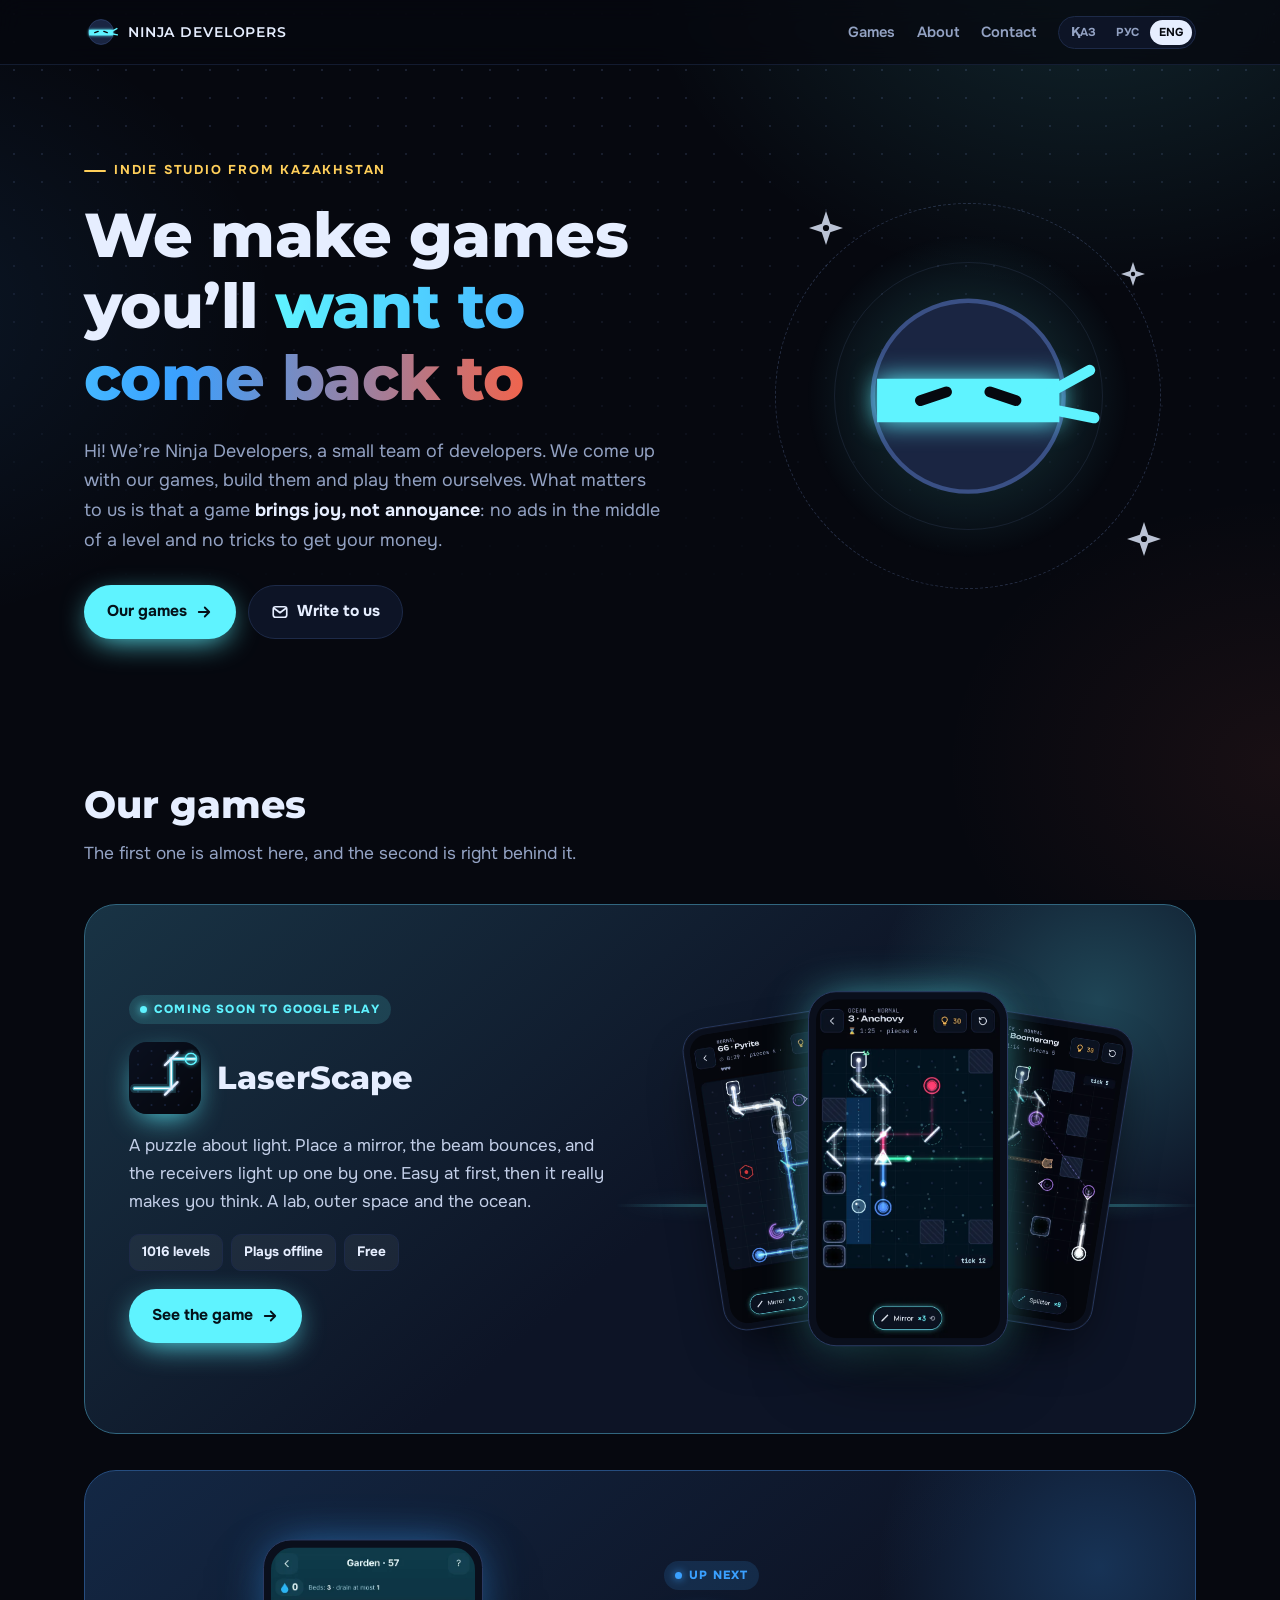
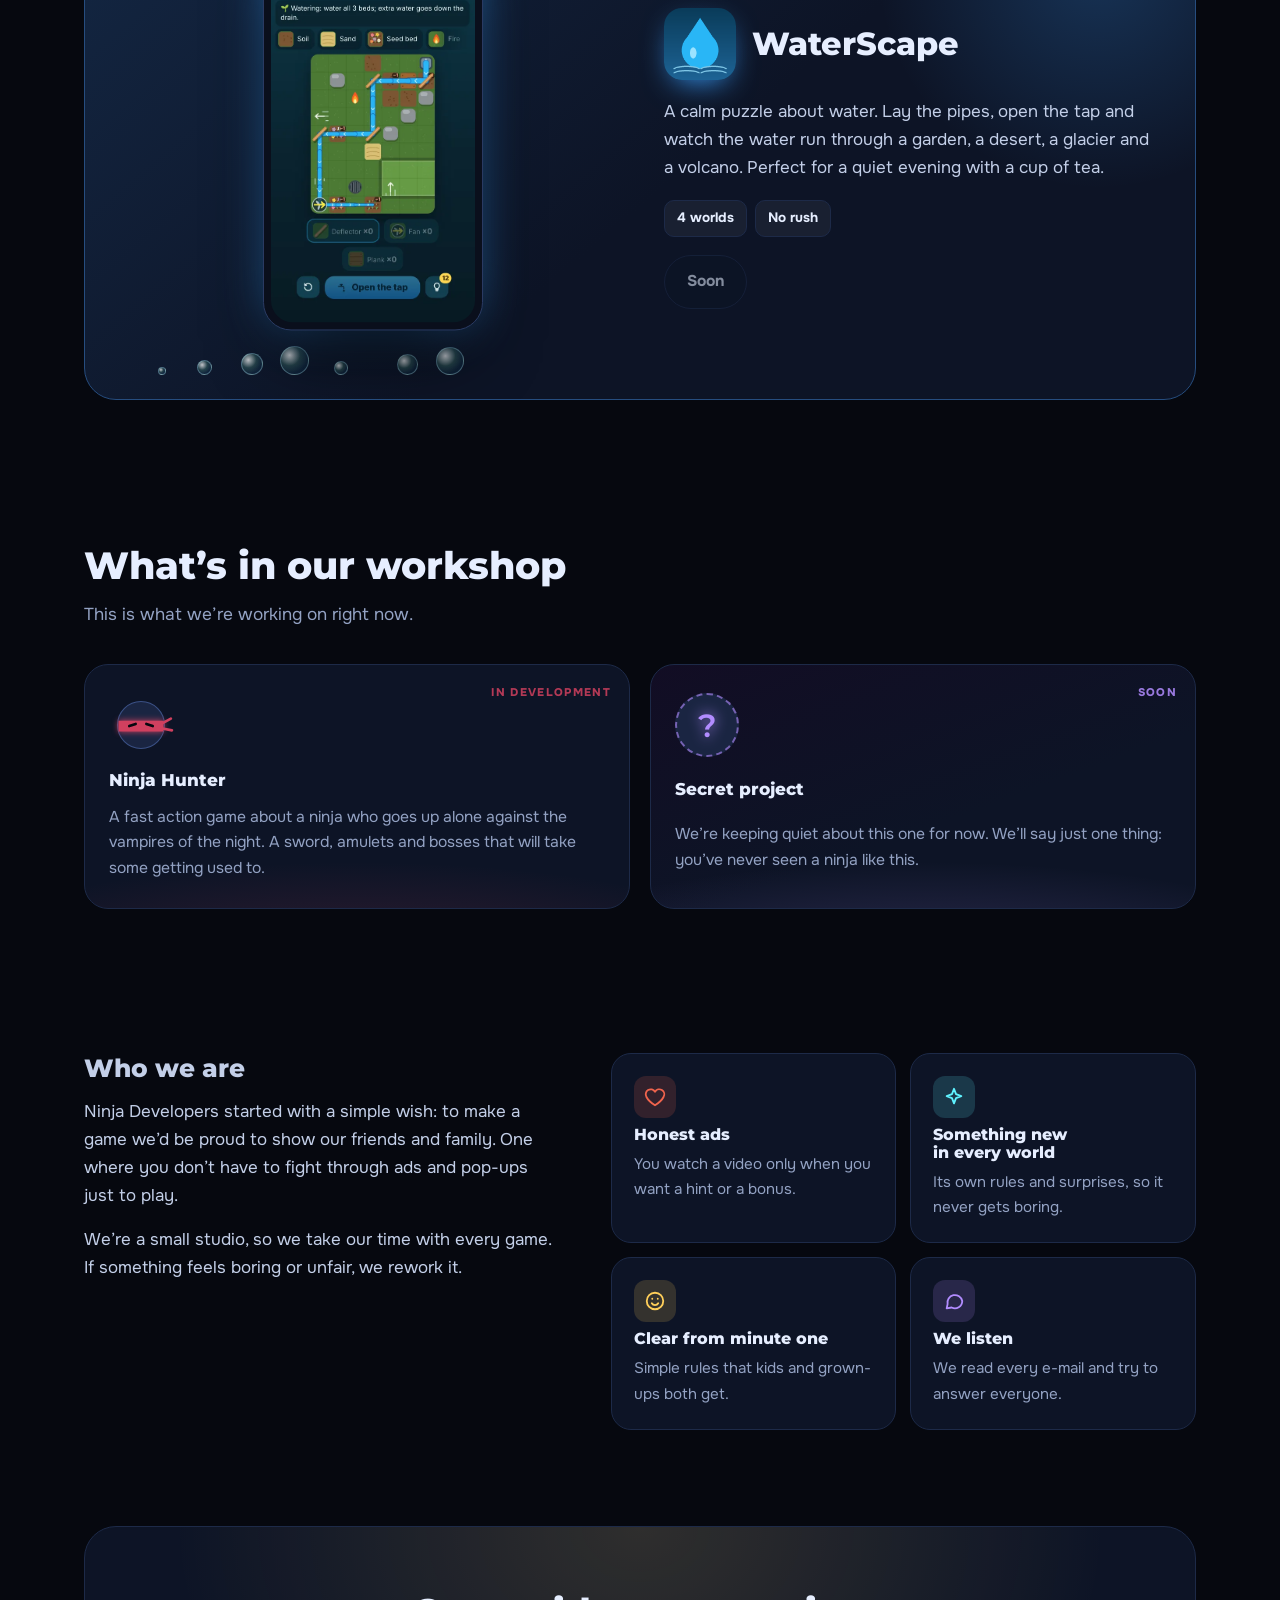
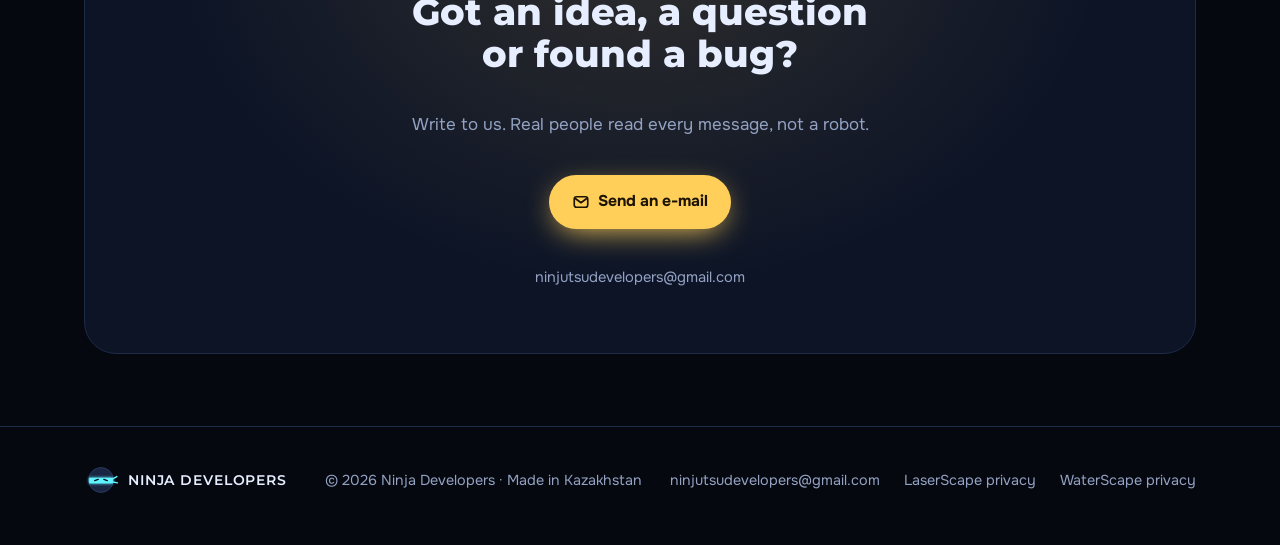
==== index.html @ 0ede1cc4 "About: drop the 'we play every level ourselves' claim Co-Authored-By: Claude Opus 5.5 <noreply@anthr" ====
<!DOCTYPE html>
<html lang="en" data-l="en"><head><meta charset="utf-8"><meta name="viewport" content="width=device-width,initial-scale=1,viewport-fit=cover">
<link rel="preconnect" href="https://fonts.googleapis.com"><link rel="preconnect" href="https://fonts.gstatic.com" crossorigin>
<link rel="stylesheet" href="https://fonts.googleapis.com/css2?family=Montserrat:wght@600;700;800&family=Onest:wght@400;600;700;800&display=swap">
<link rel="stylesheet" href="/style.css"><link rel="icon" href="/img/logo.svg" type="image/svg+xml"><meta name="theme-color" content="#06080f">
<script>document.documentElement.classList.add('js')</script>
<title>Ninja Developers: indie mobile games from Kazakhstan</title>
<meta name="description" content="Ninja Developers is a small indie studio from Kazakhstan. We make calm, honest mobile games: LaserScape, WaterScape and more on the way.">
<meta property="og:title" content="Ninja Developers"><meta property="og:description" content="A small indie studio from Kazakhstan making honest mobile games."><meta property="og:image" content="https://ninja-developers.com/img/og-laserscape.jpg">
</head><body><div class="sky"></div>
<header><div class="wrap bar"><a class="brand" href="/"><svg viewBox="0 0 120 120" class="ninja" aria-hidden="true"><circle cx="60" cy="60" r="44" class="nh"/><path d="M18 52h84v20H18z" class="nb"/><path d="M98 58l18-10M98 66l20 4" class="nt"/><g class="eyes"><path d="M38 62l12-4M70 58l12 4" class="ne"/></g></svg><span>NINJA DEVELOPERS</span></a>
<nav class="top"><a class="hide-s" href="/#games"><span lang="ru">Игры</span><span lang="en">Games</span><span lang="kk">Ойындар</span></a>
<a class="hide-s" href="/#about"><span lang="ru">О нас</span><span lang="en">About</span><span lang="kk">Біз туралы</span></a>
<a class="hide-s" href="/#contact"><span lang="ru">Контакты</span><span lang="en">Contact</span><span lang="kk">Байланыс</span></a>
<div class="langs" role="group" aria-label="Language"><button data-l="kk">ҚАЗ</button><button data-l="ru">РУС</button><button data-l="en">ENG</button></div></nav></div></header>
<main class="wrap">
<div class="hero"><div>
<span class="eyebrow" lang="ru">Инди-студия из Казахстана</span><span class="eyebrow" lang="en">Indie studio from Kazakhstan</span><span class="eyebrow" lang="kk">Қазақстандағы инди-студия</span>
<h1 lang="ru">Делаем игры, к&nbsp;которым <em>хочется вернуться</em></h1><h1 lang="en">We make games you’ll <em>want to come back to</em></h1><h1 lang="kk">Қайта оралғың келетін <em>ойындар</em> жасаймыз</h1>
<p class="lead" lang="ru">Привет! Мы Ninja Developers, небольшая команда разработчиков. Сами придумываем игры, сами их собираем и сами в них играем. Нам важно, чтобы игра <b>радовала, а&nbsp;не&nbsp;раздражала</b>: никакой рекламы посреди уровня и никаких ловушек ради денег.</p><p class="lead" lang="en">Hi! We’re Ninja Developers, a small team of developers. We come up with our games, build them and play them ourselves. What matters to us is that a game <b>brings joy, not annoyance</b>: no ads in the middle of a level and no tricks to get your money.</p><p class="lead" lang="kk">Сәлем! Біз Ninja Developers, шағын әзірлеушілер командамыз. Ойындарды өзіміз ойлап табамыз, өзіміз жасаймыз және өзіміз ойнаймыз. Біз үшін ойынның <b>ашуландырмай, қуантқаны</b> маңызды: деңгейдің ортасында жарнама жоқ, ақша үшін айла жоқ.</p>
<div class="btns"><a class="btn primary" href="#games"><span lang="ru">Наши игры</span><span lang="en">Our games</span><span lang="kk">Біздің ойындар</span><svg viewBox="0 0 24 24" fill="none" stroke="currentColor" stroke-width="2.4" stroke-linecap="round" stroke-linejoin="round"><path d="M5 12h14M13 6l6 6-6 6"/></svg></a><a class="btn" href="#contact"><svg viewBox="0 0 24 24" fill="none" stroke="currentColor" stroke-width="2.2" stroke-linecap="round" stroke-linejoin="round"><rect x="3" y="5" width="18" height="14" rx="3"/><path d="M4 7l8 6 8-6"/></svg><span lang="ru">Написать нам</span><span lang="en">Write to us</span><span lang="kk">Бізге жазу</span></a></div>
</div>
<div class="stage" aria-hidden="true"><div class="ring"></div><div class="ring r2"></div><svg viewBox="0 0 120 120" class="ninja big" aria-hidden="true"><circle cx="60" cy="60" r="44" class="nh"/><path d="M18 52h84v20H18z" class="nb"/><path d="M98 58l18-10M98 66l20 4" class="nt"/><g class="eyes"><path d="M38 62l12-4M70 58l12 4" class="ne"/></g></svg><div class="orb o1"><svg viewBox="0 0 24 24" fill="#cfd8ea"><path d="M12 0l3 9 9 3-9 3-3 9-3-9-9-3 9-3z"/><circle cx="12" cy="12" r="2.2" fill="#06080f"/></svg></div><div class="orb o2"><svg viewBox="0 0 24 24" fill="#cfd8ea"><path d="M12 0l3 9 9 3-9 3-3 9-3-9-9-3 9-3z"/><circle cx="12" cy="12" r="2.2" fill="#06080f"/></svg></div><div class="orb o3"><svg viewBox="0 0 24 24" fill="#cfd8ea"><path d="M12 0l3 9 9 3-9 3-3 9-3-9-9-3 9-3z"/><circle cx="12" cy="12" r="2.2" fill="#06080f"/></svg></div></div>
</div>

<section id="games"><div class="sh rv"><h2 lang="ru">Наши игры</h2><h2 lang="en">Our games</h2><h2 lang="kk">Біздің ойындар</h2><p lang="ru">Первая выходит совсем скоро, вторая сразу за ней.</p><p lang="en">The first one is almost here, and the second is right behind it.</p><p lang="kk">Біріншісі жақында шығады, екіншісі соның артынан.</p></div>

<article class="game laser rv"><div class="info">
<span class="badge"><span lang="ru">Скоро в Google Play</span><span lang="en">Coming soon to Google Play</span><span lang="kk">Жақында Google Play-де</span></span>
<div class="title"><img src="/img/laserscape-icon.png" alt=""><h3>LaserScape</h3></div>
<p lang="ru">Головоломка про свет. Ставишь зеркало, луч отражается, и приёмники загораются один за другим. Сначала легко, а потом приходится по-настоящему подумать. Лаборатория, космос и океан.</p><p lang="en">A puzzle about light. Place a mirror, the beam bounces, and the receivers light up one by one. Easy at first, then it really makes you think. A lab, outer space and the ocean.</p><p lang="kk">Жарық туралы басқатырғыш. Айнаны қоясың, сәуле шағылады, қабылдағыштар бірінен соң бірі жанады. Басында оңай, кейін шын ойлануға тура келеді. Зертхана, ғарыш және мұхит.</p>
<ul class="chips"><li><span lang="ru">1016 уровней</span><span lang="en">1016 levels</span><span lang="kk">1016 деңгей</span></li><li><span lang="ru">Играется без интернета</span><span lang="en">Plays offline</span><span lang="kk">Интернетсіз ойналады</span></li><li><span lang="ru">Бесплатно</span><span lang="en">Free</span><span lang="kk">Тегін</span></li></ul>
<div class="btns"><a class="btn primary" href="/laserscape/"><span lang="ru">Посмотреть игру</span><span lang="en">See the game</span><span lang="kk">Ойынды көру</span><svg viewBox="0 0 24 24" fill="none" stroke="currentColor" stroke-width="2.4" stroke-linecap="round" stroke-linejoin="round"><path d="M5 12h14M13 6l6 6-6 6"/></svg></a></div>
</div><div class="phones" aria-hidden="true"><div class="phone p1"><img lang="ru" src="/img/ls-ru-2_lab.webp" alt="" loading="lazy"><img lang="en" src="/img/ls-en-2_lab.webp" alt="" loading="lazy"><img lang="kk" src="/img/ls-ru-2_lab.webp" alt="" loading="lazy"></div><div class="phone p2"><img lang="ru" src="/img/ls-ru-4_ocean.webp" alt="" loading="lazy"><img lang="en" src="/img/ls-en-4_ocean.webp" alt="" loading="lazy"><img lang="kk" src="/img/ls-ru-4_ocean.webp" alt="" loading="lazy"></div><div class="phone p3"><img lang="ru" src="/img/ls-ru-3_space.webp" alt="" loading="lazy"><img lang="en" src="/img/ls-en-3_space.webp" alt="" loading="lazy"><img lang="kk" src="/img/ls-ru-3_space.webp" alt="" loading="lazy"></div></div></article>

<article class="game water flip rv"><div class="info">
<span class="badge"><span lang="ru">Следующая</span><span lang="en">Up next</span><span lang="kk">Келесі</span></span>
<div class="title"><img src="/img/waterscape-icon.png" alt=""><h3>WaterScape</h3></div>
<p lang="ru">Спокойная головоломка про воду. Собираешь трубы, открываешь кран и смотришь, как вода бежит через сад, пустыню, ледник и вулкан. Хорошо заходит вечером, с чашкой чая.</p><p lang="en">A calm puzzle about water. Lay the pipes, open the tap and watch the water run through a garden, a desert, a glacier and a volcano. Perfect for a quiet evening with a cup of tea.</p><p lang="kk">Су туралы сабырлы басқатырғыш. Құбырларды құрастырасың, кранды ашасың да, судың бақ, шөл, мұздық және жанартау арқылы ағып жатқанын көресің. Кешкі шаймен ойнауға таптырмайды.</p>
<ul class="chips"><li><span lang="ru">4 мира</span><span lang="en">4 worlds</span><span lang="kk">4 әлем</span></li><li><span lang="ru">Без спешки</span><span lang="en">No rush</span><span lang="kk">Асықпай</span></li></ul>
<div class="btns"><span class="btn" aria-disabled="true"><span lang="ru">Скоро</span><span lang="en">Soon</span><span lang="kk">Жақында</span></span></div>
</div><div class="phones one" aria-hidden="true"><span class="bub" style="--x:6%;--s:8px;--d:9s;--dl:-0.0s"></span><span class="bub" style="--x:14%;--s:15px;--d:14s;--dl:-2.3s"></span><span class="bub" style="--x:23%;--s:22px;--d:9s;--dl:-4.6s"></span><span class="bub" style="--x:31%;--s:29px;--d:14s;--dl:-6.9s"></span><span class="bub" style="--x:42%;--s:14px;--d:9s;--dl:-9.2s"></span><span class="bub" style="--x:55%;--s:21px;--d:14s;--dl:-11.5s"></span><span class="bub" style="--x:63%;--s:28px;--d:9s;--dl:-13.8s"></span><div class="phone p2"><img lang="ru" src="/img/ws-ru-garden.webp" alt="" loading="lazy"><img lang="en" src="/img/ws-en-garden.webp" alt="" loading="lazy"><img lang="kk" src="/img/ws-ru-garden.webp" alt="" loading="lazy"></div></div></article>
</section>

<section id="workshop"><div class="sh rv"><h2 lang="ru">Что у нас в мастерской</h2><h2 lang="en">What’s in our workshop</h2><h2 lang="kk">Шеберханамызда не бар</h2><p lang="ru">Над этим мы работаем прямо сейчас.</p><p lang="en">This is what we’re working on right now.</p><p lang="kk">Қазір осының үстінде жұмыс істеп жатырмыз.</p></div>
<div class="teasers">
<div class="teaser rv"><span class="lock"><span lang="ru">В разработке</span><span lang="en">In development</span><span lang="kk">Әзірленуде</span></span><svg viewBox="0 0 120 120" class="ninja" aria-hidden="true"><circle cx="60" cy="60" r="44" class="nh"/><path d="M18 52h84v20H18z" class="nb"/><path d="M98 58l18-10M98 66l20 4" class="nt"/><g class="eyes"><path d="M38 62l12-4M70 58l12 4" class="ne"/></g></svg><h3 lang="ru">Ninja Hunter</h3><h3 lang="en">Ninja Hunter</h3><h3 lang="kk">Ninja Hunter</h3><p lang="ru">Динамичный экшен про ниндзя, который в одиночку выходит против ночных вампиров. Меч, амулеты и боссы, к которым придётся привыкнуть.</p><p lang="en">A fast action game about a ninja who goes up alone against the vampires of the night. A sword, amulets and bosses that will take some getting used to.</p><p lang="kk">Түнгі вампирлерге жалғыз қарсы шыққан ниндзя туралы серпінді экшен. Семсер, тұмарлар және үйренуге тура келетін бастар.</p></div>
<div class="teaser mystery rv"><span class="lock"><span lang="ru">Скоро</span><span lang="en">Soon</span><span lang="kk">Жақында</span></span><div class="qm" aria-hidden="true">?</div><h3 lang="ru">Секретный проект</h3><h3 lang="en">Secret project</h3><h3 lang="kk">Құпия жоба</h3><p lang="ru">Про эту игру мы пока молчим. Скажем только одно: такого ниндзя вы ещё не видели.</p><p lang="en">We’re keeping quiet about this one for now. We’ll say just one thing: you’ve never seen a ninja like this.</p><p lang="kk">Бұл ойын туралы әзірге үндемейміз. Тек бірін айтамыз: мұндай ниндзяны әлі көрген жоқсыз.</p></div>
</div></section>

<section id="about"><div class="about">
<div class="story rv"><h2 lang="ru">Кто мы</h2><h2 lang="en">Who we are</h2><h2 lang="kk">Біз кімбіз</h2><p lang="ru">Ninja Developers началась с простого желания: сделать игру, которую не стыдно показать друзьям и родным. Такую, где не нужно продираться через рекламу и всплывающие окна, чтобы просто поиграть.</p><p lang="en">Ninja Developers started with a simple wish: to make a game we’d be proud to show our friends and family. One where you don’t have to fight through ads and pop-ups just to play.</p><p lang="kk">Ninja Developers қарапайым ниеттен басталды: досқа да, туысқа да көрсетуге ұялмайтын ойын жасау. Жай ойнау үшін жарнама мен қалқымалы терезелерден өтудің қажеті жоқ ойын.</p><p lang="ru">Мы маленькая студия, поэтому каждую игру делаем не спеша и внимательно. Если что-то кажется скучным или нечестным, переделываем.</p><p lang="en">We’re a small studio, so we take our time with every game. If something feels boring or unfair, we rework it.</p><p lang="kk">Біз шағын студиямыз, сондықтан әр ойынды асықпай, мұқият жасаймыз. Бірдеңе іш пыстыратын не әділетсіз көрінсе, қайта жасаймыз.</p></div>
<div class="values">
<div class="value rv" style="--c:var(--ember)"><div class="ic"><svg viewBox="0 0 24 24" fill="none" stroke="currentColor" stroke-width="2" stroke-linecap="round" stroke-linejoin="round"><path d="M12 21s-7-4.4-9.3-9A5.2 5.2 0 0 1 12 6.2 5.2 5.2 0 0 1 21.3 12C19 16.6 12 21 12 21z"/></svg></div><h3 lang="ru">Реклама по-честному</h3><h3 lang="en">Honest ads</h3><h3 lang="kk">Адал жарнама</h3><p lang="ru">Видео смотришь, только если сам захотел подсказку или бонус.</p><p lang="en">You watch a video only when you want a hint or a bonus.</p><p lang="kk">Бейнені тек өзің кеңес не бонус алғың келгенде көресің.</p></div>
<div class="value rv" style="--c:var(--laser)"><div class="ic"><svg viewBox="0 0 24 24" fill="none" stroke="currentColor" stroke-width="2" stroke-linecap="round" stroke-linejoin="round"><path d="M12 3l2.2 5.8L20 11l-5.8 2.2L12 19l-2.2-5.8L4 11l5.8-2.2z"/></svg></div><h3 lang="ru">В каждом мире что-то новое</h3><h3 lang="en">Something new in every world</h3><h3 lang="kk">Әр әлемде жаңа нәрсе</h3><p lang="ru">Свои правила и сюрпризы, чтобы не было скучно.</p><p lang="en">Its own rules and surprises, so it never gets boring.</p><p lang="kk">Іш пыспауы үшін өз ережелері мен тосынсыйлары бар.</p></div>
<div class="value rv" style="--c:var(--gold)"><div class="ic"><svg viewBox="0 0 24 24" fill="none" stroke="currentColor" stroke-width="2" stroke-linecap="round" stroke-linejoin="round"><circle cx="12" cy="12" r="9"/><path d="M8.5 14.5a4 4 0 0 0 7 0M9 9.5h.01M15 9.5h.01"/></svg></div><h3 lang="ru">Понятно с первой минуты</h3><h3 lang="en">Clear from minute one</h3><h3 lang="kk">Бірінші минуттан түсінікті</h3><p lang="ru">Простые правила, понятные и детям, и взрослым.</p><p lang="en">Simple rules that kids and grown-ups both get.</p><p lang="kk">Балаға да, ересекке де түсінікті қарапайым ережелер.</p></div>
<div class="value rv" style="--c:var(--moon)"><div class="ic"><svg viewBox="0 0 24 24" fill="none" stroke="currentColor" stroke-width="2" stroke-linecap="round" stroke-linejoin="round"><path d="M21 12a8 8 0 0 1-11.6 7.1L4 20l1-4.6A8 8 0 1 1 21 12z"/></svg></div><h3 lang="ru">Слушаем игроков</h3><h3 lang="en">We listen</h3><h3 lang="kk">Ойыншыларды тыңдаймыз</h3><p lang="ru">Читаем каждое письмо и стараемся ответить всем.</p><p lang="en">We read every e-mail and try to answer everyone.</p><p lang="kk">Әр хатты оқимыз, бәріне жауап беруге тырысамыз.</p></div>
</div></div></section>

<section id="contact" class="contact rv"><h2 lang="ru">Есть идея, вопрос или нашли ошибку?</h2><h2 lang="en">Got an idea, a question or found a bug?</h2><h2 lang="kk">Идея, сұрақ бар ма, әлде қате таптыңыз ба?</h2><p lang="ru">Напишите нам. Письма читаем мы сами, а не робот.</p><p lang="en">Write to us. Real people read every message, not a robot.</p><p lang="kk">Бізге жазыңыз. Хаттарды робот емес, өзіміз оқимыз.</p>
<a class="btn primary" href="mailto:ninjutsudevelopers@gmail.com"><svg viewBox="0 0 24 24" fill="none" stroke="currentColor" stroke-width="2.2" stroke-linecap="round" stroke-linejoin="round"><rect x="3" y="5" width="18" height="14" rx="3"/><path d="M4 7l8 6 8-6"/></svg><span lang="ru">Написать письмо</span><span lang="en">Send an e-mail</span><span lang="kk">Хат жазу</span></a>
<span class="mail">ninjutsudevelopers@gmail.com</span></section>
</main>
<footer><div class="wrap"><a class="brand" href="/"><svg viewBox="0 0 120 120" class="ninja" aria-hidden="true"><circle cx="60" cy="60" r="44" class="nh"/><path d="M18 52h84v20H18z" class="nb"/><path d="M98 58l18-10M98 66l20 4" class="nt"/><g class="eyes"><path d="M38 62l12-4M70 58l12 4" class="ne"/></g></svg><span>NINJA DEVELOPERS</span></a>
<span>© 2026 Ninja Developers · <span lang="ru">Сделано в Казахстане</span><span lang="en">Made in Kazakhstan</span><span lang="kk">Қазақстанда жасалған</span></span>
<span class="links"><a href="mailto:ninjutsudevelopers@gmail.com">ninjutsudevelopers@gmail.com</a>
<a href="/privacy/laserscape.html"><span lang="ru">Политика LaserScape</span><span lang="en">LaserScape privacy</span><span lang="kk">LaserScape құпиялылығы</span></a>
<a href="/privacy/waterscape.html"><span lang="ru">Политика WaterScape</span><span lang="en">WaterScape privacy</span><span lang="kk">WaterScape құпиялылығы</span></a></span>
</div></footer><script src="/site.js"></script>
</body></html>
---- style.css ----
/* Ninja Developers site. Night palette of the games, warm accents, one dark look.
   Each game has its own colour (--c on the element), like the ninja's headband in every game's splash. */
:root{--bg:#06080f;--bg2:#0a0f1d;--panel:#0d1426;--panel2:#111a31;--line:#1d2a48;--fg:#e6eeff;--dim:#93a2c3;
  --laser:#5ff3ff;--water:#3aa0ff;--ember:#f0644d;--blood:#d0405f;--moon:#b28cff;--gold:#ffcf5a;
  --display:'Montserrat',system-ui,sans-serif;--body:'Onest',system-ui,-apple-system,'Segoe UI',sans-serif;color-scheme:dark}
*{box-sizing:border-box}
html{-webkit-text-size-adjust:100%;scroll-behavior:smooth}
body{margin:0;background:var(--bg);color:var(--fg);font:17px/1.65 var(--body);overflow-x:hidden}
a{color:var(--laser)}a:focus-visible,button:focus-visible{outline:2px solid var(--laser);outline-offset:3px;border-radius:6px}
img{max-width:100%;display:block}
.wrap{max-width:72rem;margin:0 auto;padding:0 max(20px,env(safe-area-inset-left,0px))}
h1,h2,h3{font-family:var(--display);font-weight:800;line-height:1.15;text-wrap:balance;margin:0}
p{margin:0}

/* sky behind everything: soft glows and a faint dot grid like the game boards */
.sky{position:fixed;inset:0;z-index:-1;pointer-events:none;
  background:radial-gradient(40rem 30rem at 85% -5%,rgba(95,243,255,.13),transparent 70%),
             radial-gradient(36rem 28rem at -10% 35%,rgba(58,160,255,.10),transparent 70%),
             radial-gradient(30rem 24rem at 100% 85%,rgba(240,100,77,.08),transparent 70%),var(--bg)}
.sky::after{content:"";position:absolute;inset:0;background-image:radial-gradient(rgba(150,180,255,.16) 1px,transparent 1.4px);background-size:28px 28px;
  -webkit-mask-image:linear-gradient(180deg,#000,transparent 70%);mask-image:linear-gradient(180deg,#000,transparent 70%)}

/* header */
header{position:sticky;top:0;z-index:10;background:rgba(6,8,15,.72);backdrop-filter:blur(12px);-webkit-backdrop-filter:blur(12px);border-bottom:1px solid rgba(29,42,72,.6)}
.bar{display:flex;align-items:center;gap:16px;min-height:64px}
.brand{display:flex;align-items:center;gap:10px;color:var(--fg);text-decoration:none;font:600 .9rem var(--display);letter-spacing:.06em}
.brand svg{width:34px;height:34px}
nav.top{margin-left:auto;display:flex;gap:22px;align-items:center;font-size:.92rem}
nav.top a{color:var(--dim);text-decoration:none;font-weight:600}nav.top a:hover{color:var(--fg)}
.langs{display:flex;gap:2px;background:var(--panel);border:1px solid var(--line);border-radius:999px;padding:3px}
.langs button{background:none;border:0;color:var(--dim);font:700 .72rem var(--body);padding:5px 9px;border-radius:999px;cursor:pointer}
.langs button[aria-pressed=true]{color:var(--bg);background:var(--fg)}

/* ninja head (same drawing as the studio splash) */
.ninja .nh{fill:#1a2542;stroke:#3a5085;stroke-width:2}
.ninja .nb{fill:var(--c,var(--laser));filter:drop-shadow(0 0 6px var(--c,var(--laser)))}
.ninja .nt{stroke:var(--c,var(--laser));stroke-width:5;stroke-linecap:round;fill:none;transform-origin:98px 62px;animation:tail 1.8s ease-in-out infinite alternate}
.ninja .ne{stroke:var(--bg);stroke-width:5;stroke-linecap:round}
.ninja .eyes{animation:look 6s ease-in-out infinite}
@keyframes tail{from{transform:rotate(-5deg)}to{transform:rotate(6deg)}}
@keyframes look{0%,40%,100%{transform:none}46%,58%{transform:translateX(-6px)}64%,76%{transform:translateX(6px)}82%{transform:none}}

/* hero */
.hero{display:grid;grid-template-columns:1.15fr .85fr;gap:40px;align-items:center;padding:88px 0 72px}
.eyebrow{display:inline-flex;align-items:center;gap:8px;font-size:.8rem;font-weight:700;letter-spacing:.14em;text-transform:uppercase;color:var(--gold)}
.eyebrow::before{content:"";width:22px;height:2px;background:currentColor;border-radius:2px}
.hero h1{font-size:clamp(2.1rem,5.4vw,3.9rem);margin:18px 0 22px;letter-spacing:-.01em}
.hero h1 em{font-style:normal;background:linear-gradient(90deg,var(--laser),var(--water) 50%,var(--ember));-webkit-background-clip:text;background-clip:text;color:transparent}
.lead{color:var(--dim);font-size:1.12rem;max-width:36rem}
.lead b{color:var(--fg);font-weight:700}
.hero .btns{margin-top:30px}
.stage{position:relative;aspect-ratio:1;max-width:420px;width:100%;justify-self:center;display:grid;place-items:center}
.stage::before{content:"";position:absolute;inset:8%;border-radius:50%;background:radial-gradient(circle,rgba(95,243,255,.22),transparent 65%);animation:pulse 4s ease-in-out infinite}
.stage .ring{position:absolute;inset:4%;border:1px dashed rgba(150,180,255,.22);border-radius:50%;animation:spin 40s linear infinite}
.stage .ring.r2{inset:18%;border-style:solid;border-color:rgba(150,180,255,.10);animation-duration:60s;animation-direction:reverse}
.stage .big{width:62%;height:auto;overflow:visible;position:relative}
.stage .big .nb,.stage .big .nt{animation:band 12s ease-in-out infinite}
.stage .big .nt{animation:tail 1.8s ease-in-out infinite alternate,bandS 12s ease-in-out infinite}
@keyframes band{0%,20%{fill:var(--laser);filter:drop-shadow(0 0 10px var(--laser))}25%,45%{fill:var(--water);filter:drop-shadow(0 0 10px var(--water))}50%,70%{fill:var(--ember);filter:drop-shadow(0 0 10px var(--ember))}75%,95%{fill:var(--moon);filter:drop-shadow(0 0 10px var(--moon))}100%{fill:var(--laser)}}
@keyframes bandS{0%,20%{stroke:var(--laser)}25%,45%{stroke:var(--water)}50%,70%{stroke:var(--ember)}75%,95%{stroke:var(--moon)}100%{stroke:var(--laser)}}
.orb{position:absolute;width:34px;height:34px;opacity:.9;animation:float 6s ease-in-out infinite}
.orb svg{width:100%;height:100%}
.orb.o1{top:6%;left:12%}.orb.o2{bottom:12%;right:4%;animation-delay:-2s}.orb.o3{top:18%;right:8%;width:24px;height:24px;animation-delay:-4s}
@keyframes pulse{50%{transform:scale(1.08);opacity:.75}}
@keyframes spin{to{transform:rotate(360deg)}}
@keyframes float{50%{transform:translateY(-12px) rotate(25deg)}}

/* buttons */
.btns{display:flex;gap:12px;flex-wrap:wrap;align-items:center}
.btn{display:inline-flex;align-items:center;gap:8px;padding:13px 22px;border-radius:999px;font-weight:700;font-size:.98rem;text-decoration:none;border:1px solid var(--line);color:var(--fg);background:var(--panel);transition:transform .15s,box-shadow .15s,background .15s}
.btn:hover{transform:translateY(-2px);background:var(--panel2)}
.btn.primary{background:var(--c,var(--laser));color:#04121a;border-color:transparent;box-shadow:0 8px 30px -8px var(--c,var(--laser))}
.btn.primary:hover{box-shadow:0 12px 36px -6px var(--c,var(--laser))}
.btn[aria-disabled=true]{opacity:.55;pointer-events:none}
.btn svg{width:18px;height:18px;flex:none}

/* sections */
section{padding:72px 0;display:grid;gap:36px}
.sh{display:grid;gap:12px;max-width:44rem}
.sh h2{font-size:clamp(1.6rem,3.6vw,2.4rem)}
.sh p{color:var(--dim);font-size:1.08rem}

/* game showcase rows */
.game{--c:var(--laser);position:relative;display:grid;grid-template-columns:1fr 1fr;gap:48px;align-items:center;padding:44px;border-radius:32px;
  background:linear-gradient(140deg,color-mix(in srgb,var(--c) 14%,var(--panel)) 0%,var(--panel) 55%);border:1px solid color-mix(in srgb,var(--c) 30%,var(--line));overflow:hidden}
.game::after{content:"";position:absolute;width:28rem;height:28rem;right:-8rem;top:-8rem;border-radius:50%;background:radial-gradient(circle,color-mix(in srgb,var(--c) 22%,transparent),transparent 70%);pointer-events:none}
.game.water{--c:var(--water)}
.game.flip .info{order:2}
.game .info{display:grid;gap:18px;position:relative;z-index:1;justify-items:start}
.game .title{display:flex;gap:16px;align-items:center}
.game .title img{width:72px;height:72px;border-radius:18px;box-shadow:0 10px 30px -10px var(--c)}
.game h3{font-size:clamp(1.5rem,3vw,2rem)}
.badge{display:inline-flex;align-items:center;gap:7px;font-size:.74rem;font-weight:800;letter-spacing:.1em;text-transform:uppercase;color:var(--c);padding:5px 11px;border-radius:999px;background:color-mix(in srgb,var(--c) 14%,transparent)}
.badge::before{content:"";width:7px;height:7px;border-radius:50%;background:currentColor;box-shadow:0 0 8px currentColor;animation:blink 2s ease-in-out infinite}
@keyframes blink{50%{opacity:.35}}
.game .info>p{color:#c3cfe8;font-size:1.06rem}
.chips{display:flex;flex-wrap:wrap;gap:8px;list-style:none;margin:0;padding:0}
.chips li{font-size:.85rem;font-weight:700;padding:6px 12px;border-radius:10px;background:rgba(255,255,255,.05);border:1px solid var(--line);color:var(--fg)}

/* phones fan */
.phones{position:relative;height:440px;z-index:1}
.phone{position:absolute;top:50%;left:50%;width:200px;aspect-ratio:9/16;border-radius:28px;padding:7px;background:#0a0f1c;border:1px solid #2a3a62;
  box-shadow:0 30px 60px -20px rgba(0,0,0,.8),0 0 0 1px rgba(255,255,255,.03) inset;transition:transform .5s cubic-bezier(.2,.8,.2,1)}
.phone img{width:100%;height:100%;object-fit:cover;object-position:top;border-radius:22px}
.phone.p1{transform:translate(-50%,-50%) translateX(-120px) rotate(-9deg) scale(.86);z-index:1}
.phone.p2{transform:translate(-50%,-50%);z-index:3;box-shadow:0 30px 70px -18px rgba(0,0,0,.9),0 0 50px -14px var(--c)}
.phone.p3{transform:translate(-50%,-50%) translateX(120px) rotate(9deg) scale(.86);z-index:2}
.game:hover .phone.p1{transform:translate(-50%,-50%) translateX(-140px) rotate(-12deg) scale(.88)}
.game:hover .phone.p3{transform:translate(-50%,-50%) translateX(140px) rotate(12deg) scale(.88)}
.phones.one .phone.p2{width:220px}

/* workshop teasers */
.teasers{display:grid;gap:20px;grid-template-columns:repeat(auto-fit,minmax(240px,1fr))}
.teaser{--c:var(--blood);position:relative;padding:28px 24px 26px;border-radius:24px;background:var(--panel);border:1px solid var(--line);display:grid;gap:14px;overflow:hidden;transition:transform .2s,border-color .2s}
.teaser:hover{transform:translateY(-4px);border-color:color-mix(in srgb,var(--c) 50%,var(--line))}
.teaser::before{content:"";position:absolute;inset:0;background:radial-gradient(120% 70% at 50% 130%,color-mix(in srgb,var(--c) 22%,transparent),transparent 70%);pointer-events:none}
.teaser>*{position:relative}.teaser .lock{position:absolute}
.teaser .ninja{width:64px;height:64px;overflow:visible}
.teaser h3{font-size:1.05rem}
.teaser p{color:var(--dim);font-size:.98rem}
.teaser .lock{position:absolute;top:18px;right:18px;font-size:.7rem;font-weight:800;letter-spacing:.12em;text-transform:uppercase;color:var(--c);opacity:.85}
.teasers{grid-template-columns:repeat(auto-fit,minmax(300px,1fr))}
.teaser.mystery{--c:var(--moon);background:linear-gradient(160deg,#120d24,var(--panel) 60%)}
.teaser .qm{width:64px;height:64px;border-radius:50%;display:grid;place-items:center;font:600 2rem var(--display);color:var(--c);
  background:#1a2542;border:2px dashed color-mix(in srgb,var(--c) 60%,transparent);text-shadow:0 0 14px var(--c);animation:qm 3s ease-in-out infinite}
@keyframes qm{50%{transform:rotate(-8deg) scale(1.06);box-shadow:0 0 30px -6px var(--c)}}

/* about */
.about{display:grid;grid-template-columns:.9fr 1.1fr;gap:48px;align-items:start}
.about .story{display:grid;gap:16px;color:#c3cfe8;font-size:1.06rem}
.values{display:grid;gap:14px;grid-template-columns:1fr 1fr}
.value{padding:22px;border-radius:20px;background:var(--panel);border:1px solid var(--line);display:grid;gap:8px;align-content:start}
.value .ic{width:42px;height:42px;border-radius:12px;display:grid;place-items:center;background:color-mix(in srgb,var(--c) 16%,transparent);color:var(--c)}
.value .ic svg{width:22px;height:22px}
.value h3{font-size:.98rem}
.value p{color:var(--dim);font-size:.95rem}

/* contact */
.contact{position:relative;text-align:center;justify-items:center;padding:64px 28px;margin:24px 0 72px;border-radius:32px;overflow:hidden;
  background:radial-gradient(60% 120% at 50% 0%,rgba(255,207,90,.14),transparent 70%),var(--panel);border:1px solid var(--line)}
.contact h2{font-size:clamp(1.6rem,3.6vw,2.3rem);max-width:30rem}
.contact p{color:var(--dim);max-width:32rem;font-size:1.06rem}
.contact .btn.primary{--c:var(--gold);color:#1d1400}
.contact .mail{font-size:.92rem;color:var(--dim)}

/* game page bits */
.worlds{display:grid;gap:20px;grid-template-columns:repeat(auto-fit,minmax(260px,1fr))}
.world{--c:var(--laser);border-radius:24px;overflow:hidden;background:var(--panel);border:1px solid color-mix(in srgb,var(--c) 28%,var(--line));display:grid}
.world img{aspect-ratio:4/3;object-fit:cover;object-position:50% 22%;width:100%}
.world div{padding:20px 22px 24px;display:grid;gap:8px}
.world h3{font-size:1.1rem;color:var(--c)}
.world p{color:var(--dim);font-size:.98rem}
.world.space{--c:var(--moon)}.world.ocean{--c:var(--water)}
.steps{display:grid;gap:16px;grid-template-columns:repeat(auto-fit,minmax(220px,1fr));counter-reset:s;list-style:none;margin:0;padding:0}
.steps li{counter-increment:s;padding:24px;border-radius:20px;background:var(--panel);border:1px solid var(--line);display:grid;gap:6px;color:var(--dim)}
.steps li::before{content:counter(s);font:600 1.6rem var(--display);color:var(--c,var(--laser))}
.steps b{color:var(--fg)}
.gallery{display:flex;gap:16px;overflow-x:auto;scroll-snap-type:x mandatory;padding:4px 4px 16px;margin:0 -4px;scrollbar-width:thin}
.gallery img{flex:none;width:200px;aspect-ratio:9/16;object-fit:cover;object-position:top;border-radius:20px;border:1px solid var(--line);scroll-snap-align:start}
.gallery[lang]{display:none}
html[data-l=ru] .gallery[lang=ru],html[data-l=en] .gallery[lang=en],html[data-l=kk] .gallery[lang=kk]{display:flex}
.facts{display:grid;gap:14px;grid-template-columns:repeat(auto-fit,minmax(220px,1fr))}
.fact{padding:22px;border-radius:20px;background:var(--panel);border:1px solid var(--line);display:grid;gap:4px}
.fact b{font:600 1.5rem var(--display);color:var(--c,var(--laser))}
.fact span{color:var(--dim);font-size:.95rem}

/* footer */
footer{border-top:1px solid var(--line);padding:36px 0 48px;color:var(--dim);font-size:.9rem}
footer .wrap{display:flex;flex-wrap:wrap;gap:14px 28px;align-items:center}
footer .brand{margin-right:auto}
footer .links{display:flex;flex-wrap:wrap;gap:8px 24px}
footer a{color:var(--dim);text-decoration:none}footer a:hover{color:var(--fg)}

/* reveal on scroll (only when JS runs) */
.js .rv{opacity:0;transform:translateY(24px);transition:opacity .7s ease,transform .7s cubic-bezier(.2,.8,.2,1)}
.js .rv.in{opacity:1;transform:none}

/* ===== Game pages: each page wears its game's colour and mood (body class g-<game>) =====
   To add a game: copy one g-* block, set --c/--c2 and the sky, and put a .mood layer after .sky. */
.mood{position:absolute;top:0;left:0;width:100%;height:820px;overflow:hidden;z-index:-1;pointer-events:none}
.g-game .hero{min-height:72vh}
.g-game .sh h2::after{content:"";display:block;width:56px;height:4px;border-radius:4px;margin-top:14px;background:linear-gradient(90deg,var(--c),var(--c2))}
.g-game .steps li,.g-game .fact,.g-game .world{border-color:color-mix(in srgb,var(--c) 22%,var(--line))}
.g-game .eyebrow{color:var(--c2)}
.g-game .hero h1{background:linear-gradient(90deg,var(--fg) 30%,var(--c));-webkit-background-clip:text;background-clip:text;color:transparent}

/* LaserScape: night lab, neon grid like the game board, a beam that bounces off mirrors */
.g-laser{--c:var(--laser);--c2:#b28cff}
.g-laser .sky{background:radial-gradient(44rem 30rem at 80% 0%,rgba(95,243,255,.16),transparent 70%),radial-gradient(34rem 26rem at 0% 60%,rgba(178,140,255,.12),transparent 70%),#04060c}
.g-laser .sky::after{background-image:linear-gradient(rgba(95,243,255,.06) 1px,transparent 1px),linear-gradient(90deg,rgba(95,243,255,.06) 1px,transparent 1px);background-size:56px 56px}
.beam svg{width:100%;height:100%}
.beam .ray{fill:none;stroke:var(--laser);stroke-width:3;stroke-linecap:round;stroke-linejoin:round;filter:drop-shadow(0 0 6px var(--laser)) drop-shadow(0 0 16px var(--laser));
  stroke-dasharray:2400;stroke-dashoffset:2400;animation:ray 7s cubic-bezier(.5,0,.3,1) infinite}
.beam .ray.r2{stroke:#b28cff;filter:drop-shadow(0 0 6px #b28cff);animation-delay:3.5s;opacity:.7}
.beam .mir{stroke:#e8f6ff;stroke-width:5;stroke-linecap:round;opacity:.75}
.beam .src{fill:#0d1528;stroke:var(--laser);stroke-width:3}
.beam .rcv{fill:none;stroke:var(--laser);stroke-width:3;animation:rcv 7s ease infinite}
.beam .rcv.r2{stroke:#b28cff;animation-delay:3.5s}
@keyframes ray{0%{stroke-dashoffset:2400;opacity:1}45%{stroke-dashoffset:0;opacity:1}80%{stroke-dashoffset:0;opacity:1}100%{stroke-dashoffset:0;opacity:0}}
@keyframes rcv{0%,40%{fill:transparent;filter:none}48%,80%{fill:currentColor;filter:drop-shadow(0 0 14px var(--laser))}100%{fill:transparent}}
.beam .rcv{color:var(--laser)}.beam .rcv.r2{color:#b28cff}
.g-laser .phone.p2{box-shadow:0 30px 70px -18px rgba(0,0,0,.9),0 0 60px -10px var(--laser)}

/* WaterScape: deep teal water, light ripples, rising bubbles and waves */
.g-water{--c:#29b6f6;--c2:#7ee8c4;--bg:#071a23;--panel:#0d2a36;--panel2:#123644;--line:#1d4a5a}
.g-water .sky{background:radial-gradient(50rem 30rem at 70% -10%,rgba(126,232,196,.16),transparent 70%),radial-gradient(40rem 30rem at 10% 30%,rgba(41,182,246,.18),transparent 70%),linear-gradient(180deg,#0e3a4a 0%,#0a2430 45%,#071a23 100%)}
.g-water .sky::after{background-image:radial-gradient(rgba(180,240,255,.10) 1px,transparent 1.6px);background-size:34px 34px}
.water-mood .caustic{position:absolute;inset:-20%;background:radial-gradient(closest-side,rgba(126,232,196,.10),transparent),radial-gradient(closest-side,rgba(41,182,246,.10),transparent);
  background-size:380px 300px,520px 420px;background-position:0 0,140px 90px;animation:caustic 18s ease-in-out infinite alternate;filter:blur(8px)}
.water-mood{-webkit-mask-image:linear-gradient(180deg,#000 75%,transparent);mask-image:linear-gradient(180deg,#000 75%,transparent)}
.water-mood .waves{bottom:12%}
@keyframes caustic{to{background-position:200px 120px,-80px 260px;transform:scale(1.08)}}
.bub{position:absolute;bottom:-30px;left:var(--x);width:var(--s);height:var(--s);border-radius:50%;
  background:radial-gradient(circle at 32% 30%,rgba(255,255,255,.75),rgba(126,232,196,.20) 40%,rgba(41,182,246,.08) 70%);border:1px solid rgba(180,240,255,.35);
  animation:bub var(--d) linear infinite;animation-delay:var(--dl)}
@keyframes bub{0%{transform:translate(0,0);opacity:0}10%{opacity:.9}50%{transform:translate(14px,-420px)}100%{transform:translate(-10px,-860px);opacity:0}}
.waves{position:absolute;left:0;right:0;bottom:0;height:120px}
.waves svg{position:absolute;bottom:0;width:200%;height:100%;animation:wave 14s linear infinite}
.waves svg.w2{animation-duration:22s;animation-direction:reverse;opacity:.55}
@keyframes wave{to{transform:translateX(-50%)}}
.g-water .btn.primary{color:#03202b}
.g-water .phone{border-color:#2a6577}
.world.garden{--c:#7ccf6a}.world.desert{--c:#f2b25a}.world.glacier{--c:#9fe3ff}.world.volcano{--c:#ff7a4d}

/* Ninja Hunter: night over Kuroyama's castle, blood moon, bats, embers, pixel headings like the game */
.g-hunter{--c:#e0455f;--c2:#ffcf5a;--bg:#07050b;--panel:#120c18;--panel2:#1a1122;--line:#2c1d36}
.g-hunter .sky{background:radial-gradient(40rem 30rem at 50% 110%,rgba(155,27,48,.20),transparent 70%),linear-gradient(180deg,#0d0812 0%,#07050b 60%)}
.g-hunter .sky::after{background-image:radial-gradient(rgba(255,220,230,.35) 1px,transparent 1.3px),radial-gradient(rgba(255,220,230,.18) 1px,transparent 1.2px);background-size:140px 120px,90px 70px;background-position:0 0,40px 30px}
.g-hunter h1,.g-hunter h2,.g-hunter h3{font-family:'Tiny5',var(--display);font-weight:400;letter-spacing:.02em}
.g-hunter .hero h1{font-size:clamp(2.6rem,7vw,5rem);background:linear-gradient(180deg,#fff 40%,#ff8f9f);-webkit-background-clip:text;background-clip:text;color:transparent;text-shadow:none;filter:drop-shadow(0 0 18px rgba(224,69,95,.45))}
.g-hunter .btn.primary{color:#fff;border-radius:6px;box-shadow:0 0 0 2px #0007 inset,0 8px 30px -8px var(--c)}
.g-hunter .btn{border-radius:6px}
.g-hunter .steps li,.g-hunter .fact,.g-hunter .chap{border-radius:8px}
.g-hunter .phone{border-radius:18px;border-color:#3a2440}.g-hunter .phone img{border-radius:12px;object-position:50% 30%}
.g-hunter .gallery img{border-radius:12px}
.hunt-mood .moon{position:absolute;top:84px;right:3%;width:240px;height:240px;border-radius:50%;
  background:radial-gradient(circle at 38% 36%,#ff9a8a 0%,#e0455f 38%,#9b1b30 70%,#5a0f1e 100%);box-shadow:0 0 80px 10px rgba(224,69,95,.45),0 0 200px 40px rgba(155,27,48,.25);animation:moon 8s ease-in-out infinite}
.hunt-mood .moon::after{content:"";position:absolute;inset:0;border-radius:50%;background:radial-gradient(circle at 62% 58%,rgba(0,0,0,.18) 0 9%,transparent 10%),radial-gradient(circle at 30% 64%,rgba(0,0,0,.14) 0 6%,transparent 7%),radial-gradient(circle at 58% 28%,rgba(0,0,0,.12) 0 5%,transparent 6%)}
@keyframes moon{50%{box-shadow:0 0 100px 16px rgba(224,69,95,.55),0 0 240px 60px rgba(155,27,48,.3)}}
.hunt-mood .castle{position:absolute;bottom:0;left:-4%;width:min(1000px,80%);height:auto;fill:#040307;opacity:.95}
.hunt-mood .castle .win{fill:#ffcf5a;animation:win 3s steps(2) infinite}
.hunt-mood .castle .win:nth-child(2n){animation-delay:-1.3s}
@keyframes win{50%{fill:#7a4a10}}
.bat{position:absolute;top:var(--y);left:-60px;width:var(--w);height:auto;fill:#0a0610;filter:drop-shadow(0 0 2px rgba(224,69,95,.5));animation:batfly var(--d) linear infinite;animation-delay:var(--dl)}
.bat path{animation:flap .28s steps(2) infinite;transform-origin:50% 40%}
@keyframes batfly{0%{transform:translate(0,0)}25%{transform:translate(30vw,-30px)}50%{transform:translate(60vw,20px)}75%{transform:translate(90vw,-20px)}100%{transform:translate(115vw,10px)}}
@keyframes flap{50%{transform:scaleY(.35)}}
.ember{position:absolute;bottom:-10px;left:var(--x);width:4px;height:4px;background:#ff7a4d;box-shadow:0 0 6px #ff7a4d;animation:ember var(--d) linear infinite;animation-delay:var(--dl)}
@keyframes ember{0%{transform:translate(0,0);opacity:0}10%{opacity:1}100%{transform:translate(40px,-700px);opacity:0}}
.chapters{display:grid;gap:14px;grid-template-columns:repeat(auto-fit,minmax(190px,1fr))}
.chap{padding:22px 20px;background:var(--panel);border:1px solid var(--line);display:grid;gap:6px;position:relative;overflow:hidden}
.chap .n{font:600 .75rem var(--body);letter-spacing:.14em;text-transform:uppercase;color:var(--c2)}
.chap h3{font-size:1.25rem}
.chap p{color:var(--dim);font-size:.95rem}
.chap .boss{margin-top:6px;font-size:.85rem;font-weight:700;color:var(--c)}
.chap.final{background:linear-gradient(160deg,#2a0d18,var(--panel) 70%);border-color:#5a1f30}
@media (max-width:860px){.hunt-mood .moon{width:150px;height:150px;top:90px;right:6%}}

/* game cards on the home page carry a hint of the same mood */
.game.laser .phones::before{content:"";position:absolute;left:-10%;right:-10%;top:58%;height:3px;border-radius:3px;background:linear-gradient(90deg,transparent,var(--laser),transparent);filter:drop-shadow(0 0 8px var(--laser));animation:sweep 4s ease-in-out infinite;z-index:0}
@keyframes sweep{0%,100%{transform:translateY(-120px) scaleX(.3);opacity:0}30%,70%{opacity:1;transform:translateY(0) scaleX(1)}}
.game.water .bub{bottom:-20px}

/* language switch: elements carry lang="ru|en|kk"; only the chosen one shows */
html[data-l=ru] [lang=en]:not(html),html[data-l=ru] [lang=kk]:not(html),
html[data-l=en] [lang=ru]:not(html),html[data-l=en] [lang=kk]:not(html),
html[data-l=kk] [lang=ru]:not(html),html[data-l=kk] [lang=en]:not(html){display:none!important}

@media (max-width:860px){
  .hero{grid-template-columns:1fr;padding:48px 0 40px;gap:8px}
  .stage{order:-1;max-width:240px}
  .game{grid-template-columns:1fr;padding:28px 22px;gap:28px}
  .game.flip .info{order:0}
  .phones{height:360px}.phone{width:160px}
  .phone.p1{transform:translate(-50%,-50%) translateX(-92px) rotate(-9deg) scale(.86)}
  .phone.p3{transform:translate(-50%,-50%) translateX(92px) rotate(9deg) scale(.86)}
  .phones.one .phone.p2{width:180px}
  .about{grid-template-columns:1fr;gap:28px}
  section{padding:52px 0}
}
@media (max-width:560px){nav.top .hide-s{display:none}.values{grid-template-columns:1fr}.brand span{display:none}}
@media (max-width:860px){.mood{height:640px}.beam{opacity:.45}.g-game .hero{min-height:0}}
@media (prefers-reduced-motion:reduce){*,*::before,*::after{animation:none!important;transition:none!important}.js .rv{opacity:1;transform:none}}
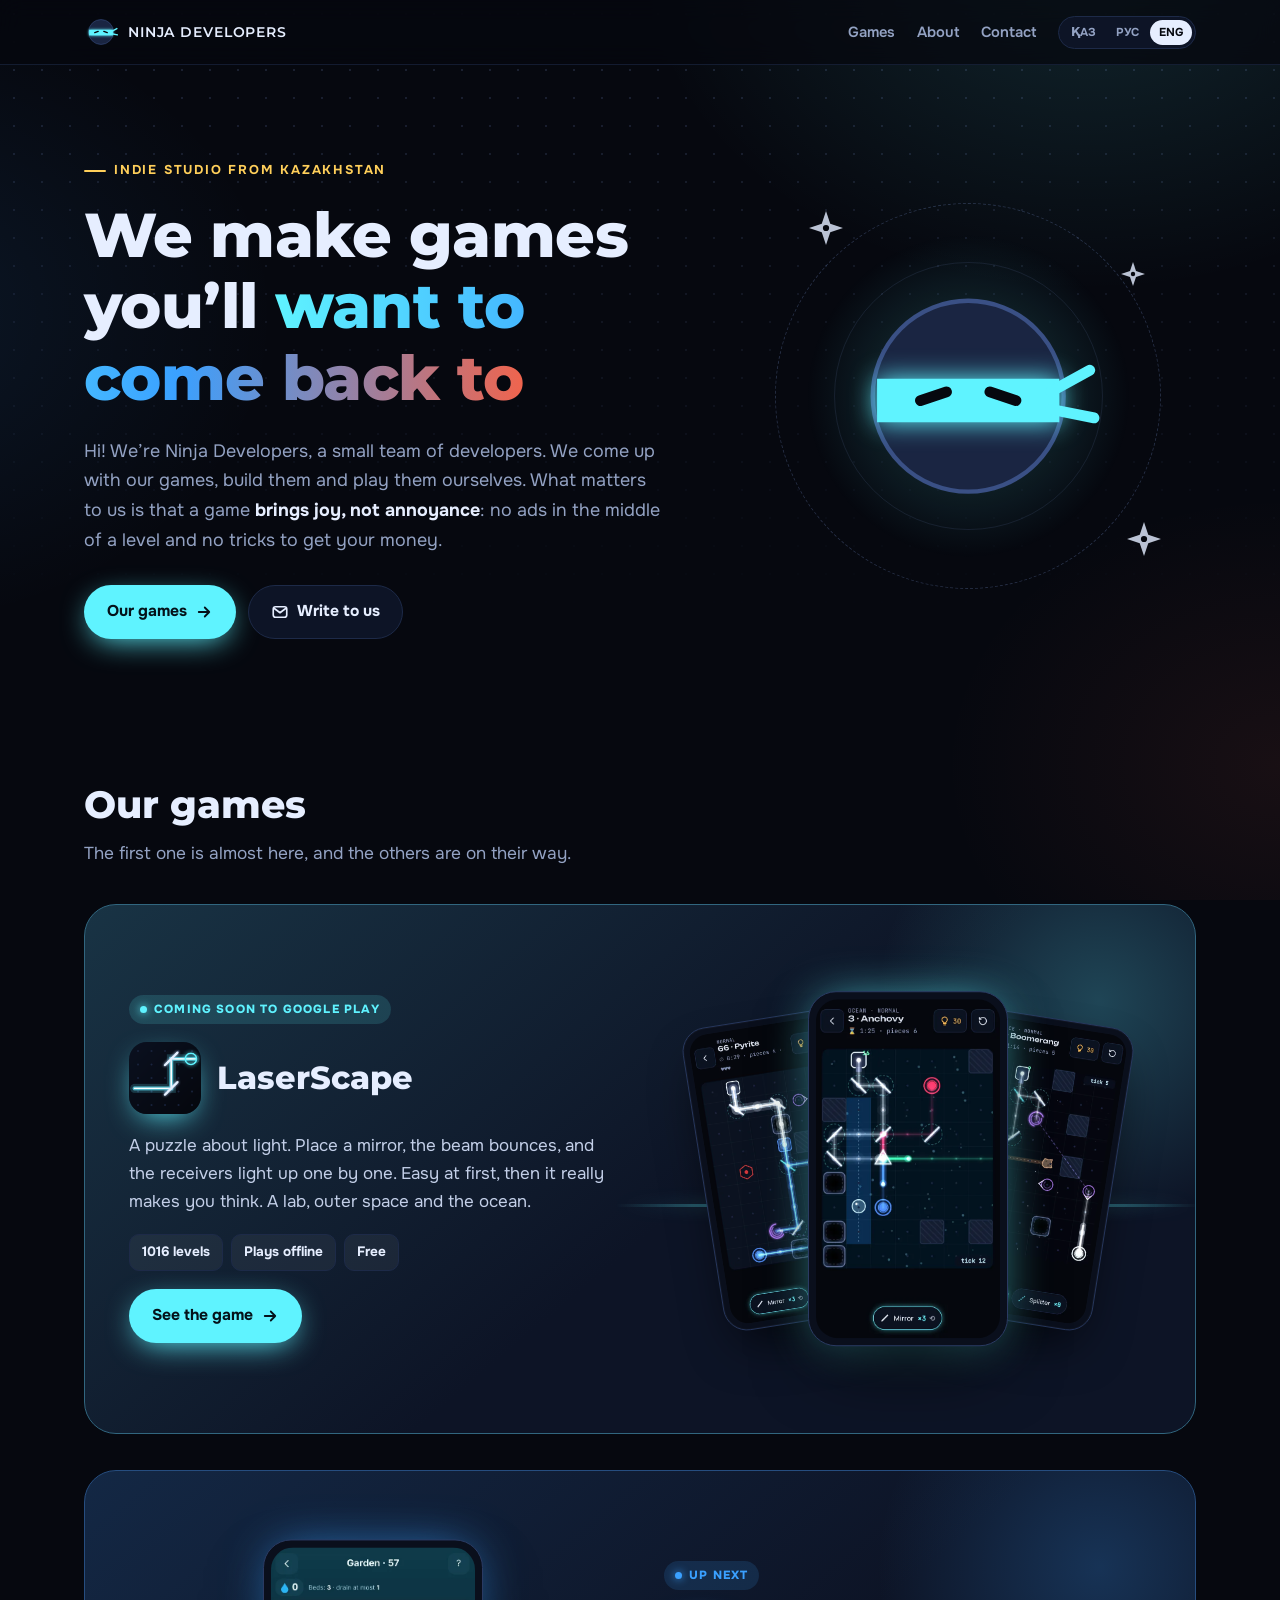
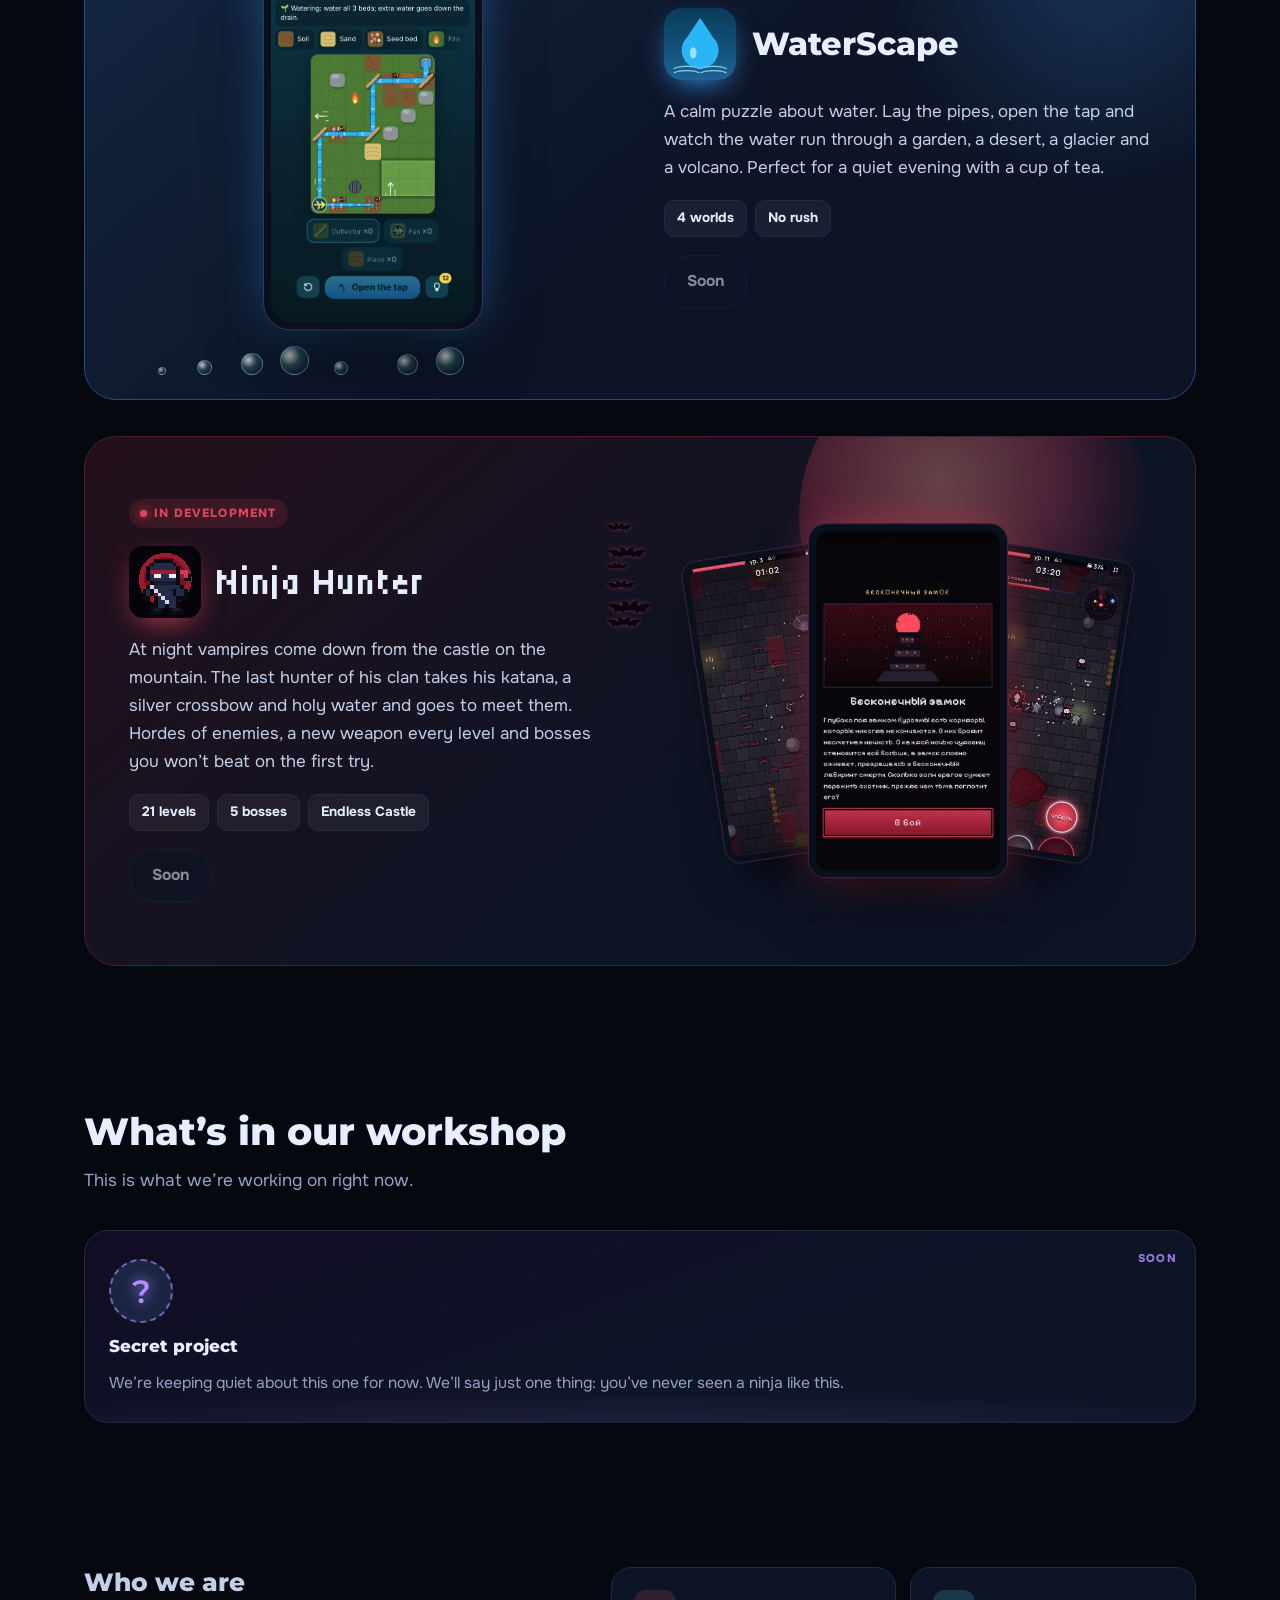
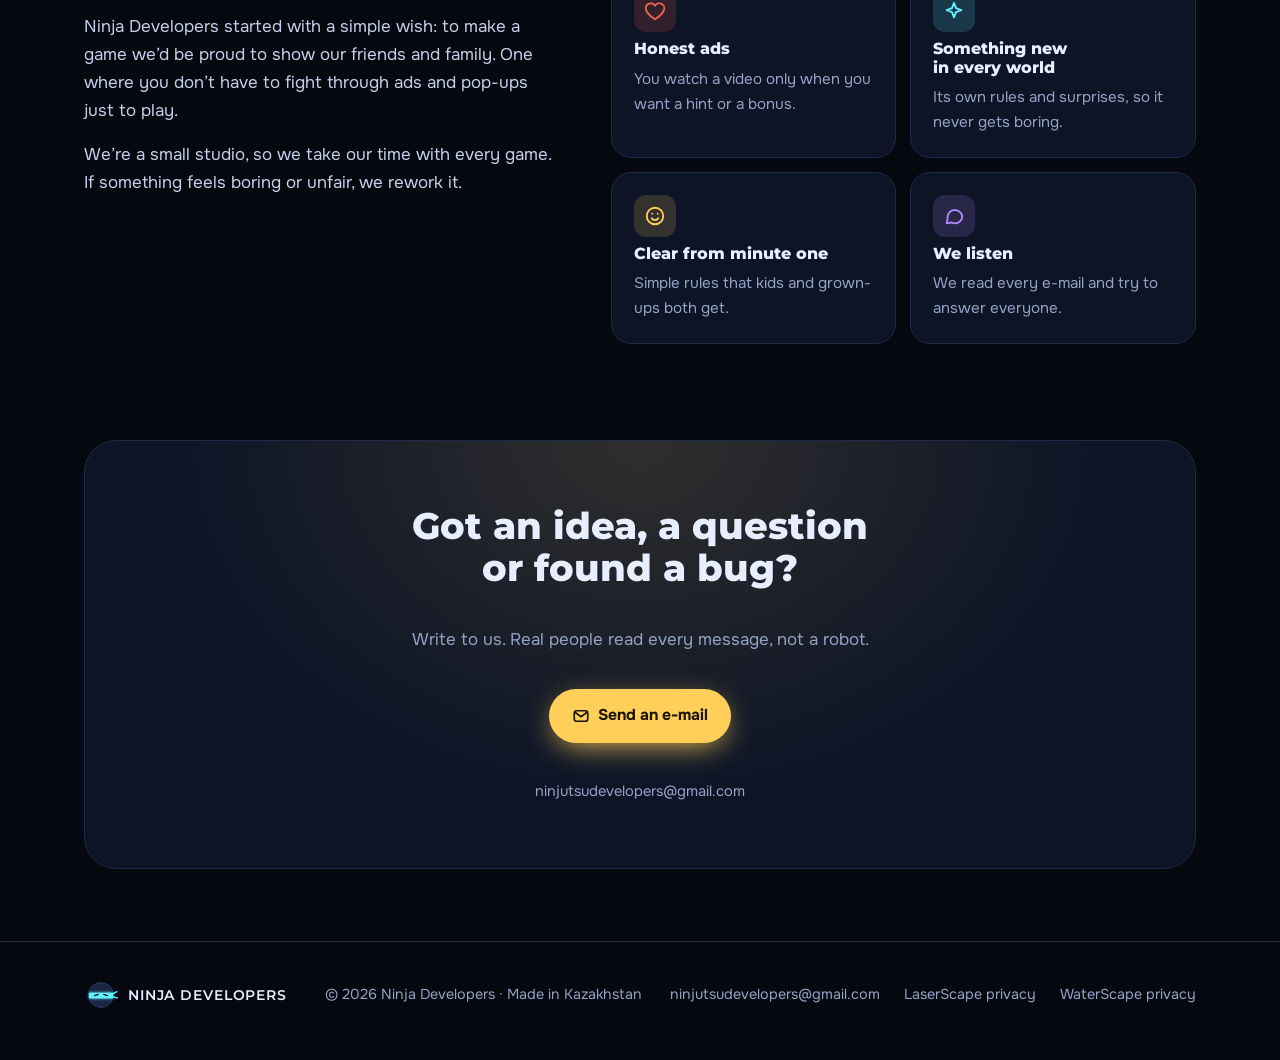
==== commit 5e6b7644: "Home: Ninja Hunter showcase card in its night mood Third game card (blood-moon glow, bats, pixel tit" ====
--- a/index.html
+++ b/index.html
@@ -1,7 +1,7 @@
 <!DOCTYPE html>
 <html lang="en" data-l="en"><head><meta charset="utf-8"><meta name="viewport" content="width=device-width,initial-scale=1,viewport-fit=cover">
 <link rel="preconnect" href="https://fonts.googleapis.com"><link rel="preconnect" href="https://fonts.gstatic.com" crossorigin>
-<link rel="stylesheet" href="https://fonts.googleapis.com/css2?family=Montserrat:wght@600;700;800&family=Onest:wght@400;600;700;800&display=swap">
+<link rel="stylesheet" href="https://fonts.googleapis.com/css2?family=Montserrat:wght@600;700;800&family=Onest:wght@400;600;700;800&family=Tiny5&display=swap">
 <link rel="stylesheet" href="/style.css"><link rel="icon" href="/img/logo.svg" type="image/svg+xml"><meta name="theme-color" content="#06080f">
 <script>document.documentElement.classList.add('js')</script>
 <title>Ninja Developers: indie mobile games from Kazakhstan</title>
@@ -23,7 +23,7 @@
 <div class="stage" aria-hidden="true"><div class="ring"></div><div class="ring r2"></div><svg viewBox="0 0 120 120" class="ninja big" aria-hidden="true"><circle cx="60" cy="60" r="44" class="nh"/><path d="M18 52h84v20H18z" class="nb"/><path d="M98 58l18-10M98 66l20 4" class="nt"/><g class="eyes"><path d="M38 62l12-4M70 58l12 4" class="ne"/></g></svg><div class="orb o1"><svg viewBox="0 0 24 24" fill="#cfd8ea"><path d="M12 0l3 9 9 3-9 3-3 9-3-9-9-3 9-3z"/><circle cx="12" cy="12" r="2.2" fill="#06080f"/></svg></div><div class="orb o2"><svg viewBox="0 0 24 24" fill="#cfd8ea"><path d="M12 0l3 9 9 3-9 3-3 9-3-9-9-3 9-3z"/><circle cx="12" cy="12" r="2.2" fill="#06080f"/></svg></div><div class="orb o3"><svg viewBox="0 0 24 24" fill="#cfd8ea"><path d="M12 0l3 9 9 3-9 3-3 9-3-9-9-3 9-3z"/><circle cx="12" cy="12" r="2.2" fill="#06080f"/></svg></div></div>
 </div>
 
-<section id="games"><div class="sh rv"><h2 lang="ru">Наши игры</h2><h2 lang="en">Our games</h2><h2 lang="kk">Біздің ойындар</h2><p lang="ru">Первая выходит совсем скоро, вторая сразу за ней.</p><p lang="en">The first one is almost here, and the second is right behind it.</p><p lang="kk">Біріншісі жақында шығады, екіншісі соның артынан.</p></div>
+<section id="games"><div class="sh rv"><h2 lang="ru">Наши игры</h2><h2 lang="en">Our games</h2><h2 lang="kk">Біздің ойындар</h2><p lang="ru">Первая выходит совсем скоро, остальные уже на подходе.</p><p lang="en">The first one is almost here, and the others are on their way.</p><p lang="kk">Біріншісі жақында шығады, қалғандары да жолда.</p></div>
 
 <article class="game laser rv"><div class="info">
 <span class="badge"><span lang="ru">Скоро в Google Play</span><span lang="en">Coming soon to Google Play</span><span lang="kk">Жақында Google Play-де</span></span>
@@ -40,11 +40,17 @@
 <ul class="chips"><li><span lang="ru">4 мира</span><span lang="en">4 worlds</span><span lang="kk">4 әлем</span></li><li><span lang="ru">Без спешки</span><span lang="en">No rush</span><span lang="kk">Асықпай</span></li></ul>
 <div class="btns"><span class="btn" aria-disabled="true"><span lang="ru">Скоро</span><span lang="en">Soon</span><span lang="kk">Жақында</span></span></div>
 </div><div class="phones one" aria-hidden="true"><span class="bub" style="--x:6%;--s:8px;--d:9s;--dl:-0.0s"></span><span class="bub" style="--x:14%;--s:15px;--d:14s;--dl:-2.3s"></span><span class="bub" style="--x:23%;--s:22px;--d:9s;--dl:-4.6s"></span><span class="bub" style="--x:31%;--s:29px;--d:14s;--dl:-6.9s"></span><span class="bub" style="--x:42%;--s:14px;--d:9s;--dl:-9.2s"></span><span class="bub" style="--x:55%;--s:21px;--d:14s;--dl:-11.5s"></span><span class="bub" style="--x:63%;--s:28px;--d:9s;--dl:-13.8s"></span><div class="phone p2"><img lang="ru" src="/img/ws-ru-garden.webp" alt="" loading="lazy"><img lang="en" src="/img/ws-en-garden.webp" alt="" loading="lazy"><img lang="kk" src="/img/ws-ru-garden.webp" alt="" loading="lazy"></div></div></article>
+<article class="game hunter rv"><div class="info">
+<span class="badge"><span lang="ru">В разработке</span><span lang="en">In development</span><span lang="kk">Әзірленуде</span></span>
+<div class="title"><img src="/img/ninjahunter-icon.png" alt="" style="image-rendering:pixelated"><h3>Ninja Hunter</h3></div>
+<p lang="ru">Ночью из замка на горе спускаются вампиры. Последний охотник клана берёт катану, серебряный арбалет и святую воду и идёт к ним сам. Толпы врагов, новое оружие с каждым уровнем и боссы, которых не победить с первого раза.</p><p lang="en">At night vampires come down from the castle on the mountain. The last hunter of his clan takes his katana, a silver crossbow and holy water and goes to meet them. Hordes of enemies, a new weapon every level and bosses you won’t beat on the first try.</p><p lang="kk">Түнде таудағы қамалдан вампирлер түседі. Руының соңғы аңшысы катанасын, күміс арбалетін және қасиетті суын алып, оларға өзі барады. Жау тобы, әр деңгейде жаңа қару және бірден жеңе алмайтын бастар.</p>
+<ul class="chips"><li><span lang="ru">21 уровень</span><span lang="en">21 levels</span><span lang="kk">21 деңгей</span></li><li><span lang="ru">5 боссов</span><span lang="en">5 bosses</span><span lang="kk">5 бас</span></li><li><span lang="ru">Бесконечный замок</span><span lang="en">Endless Castle</span><span lang="kk">Шексіз қамал</span></li></ul>
+<div class="btns"><span class="btn" aria-disabled="true"><span lang="ru">Скоро</span><span lang="en">Soon</span><span lang="kk">Жақында</span></span></div>
+</div><div class="phones" aria-hidden="true"><svg class="bat" viewBox="0 0 60 30" style="--y:14%;--w:46px;--d:22s;--dl:0s"><path d="M30 12c-2-4-6-6-10-5 2 2 2 4 1 6-4-3-11-4-16-1 4 1 7 4 8 8 3-2 7-2 9 1 1-3 4-4 8-3 4-1 7 0 8 3 2-3 6-3 9-1 1-4 4-7 8-8-5-3-12-2-16 1-1-2-1-4 1-6-4-1-8 1-10 5z"/></svg><svg class="bat" viewBox="0 0 60 30" style="--y:22%;--w:34px;--d:28s;--dl:-6s"><path d="M30 12c-2-4-6-6-10-5 2 2 2 4 1 6-4-3-11-4-16-1 4 1 7 4 8 8 3-2 7-2 9 1 1-3 4-4 8-3 4-1 7 0 8 3 2-3 6-3 9-1 1-4 4-7 8-8-5-3-12-2-16 1-1-2-1-4 1-6-4-1-8 1-10 5z"/></svg><svg class="bat" viewBox="0 0 60 30" style="--y:9%;--w:30px;--d:18s;--dl:-11s"><path d="M30 12c-2-4-6-6-10-5 2 2 2 4 1 6-4-3-11-4-16-1 4 1 7 4 8 8 3-2 7-2 9 1 1-3 4-4 8-3 4-1 7 0 8 3 2-3 6-3 9-1 1-4 4-7 8-8-5-3-12-2-16 1-1-2-1-4 1-6-4-1-8 1-10 5z"/></svg><svg class="bat" viewBox="0 0 60 30" style="--y:30%;--w:40px;--d:34s;--dl:-3s"><path d="M30 12c-2-4-6-6-10-5 2 2 2 4 1 6-4-3-11-4-16-1 4 1 7 4 8 8 3-2 7-2 9 1 1-3 4-4 8-3 4-1 7 0 8 3 2-3 6-3 9-1 1-4 4-7 8-8-5-3-12-2-16 1-1-2-1-4 1-6-4-1-8 1-10 5z"/></svg><svg class="bat" viewBox="0 0 60 30" style="--y:18%;--w:26px;--d:24s;--dl:-15s"><path d="M30 12c-2-4-6-6-10-5 2 2 2 4 1 6-4-3-11-4-16-1 4 1 7 4 8 8 3-2 7-2 9 1 1-3 4-4 8-3 4-1 7 0 8 3 2-3 6-3 9-1 1-4 4-7 8-8-5-3-12-2-16 1-1-2-1-4 1-6-4-1-8 1-10 5z"/></svg><svg class="bat" viewBox="0 0 60 30" style="--y:26%;--w:52px;--d:30s;--dl:-20s"><path d="M30 12c-2-4-6-6-10-5 2 2 2 4 1 6-4-3-11-4-16-1 4 1 7 4 8 8 3-2 7-2 9 1 1-3 4-4 8-3 4-1 7 0 8 3 2-3 6-3 9-1 1-4 4-7 8-8-5-3-12-2-16 1-1-2-1-4 1-6-4-1-8 1-10 5z"/></svg><div class="phone p1"><img src="/img/nh-ru-bats.webp" alt="" loading="lazy"></div><div class="phone p2"><img src="/img/nh-ru-endless.webp" alt="" loading="lazy"></div><div class="phone p3"><img src="/img/nh-ru-elite.webp" alt="" loading="lazy"></div></div></article>
 </section>
 
 <section id="workshop"><div class="sh rv"><h2 lang="ru">Что у нас в мастерской</h2><h2 lang="en">What’s in our workshop</h2><h2 lang="kk">Шеберханамызда не бар</h2><p lang="ru">Над этим мы работаем прямо сейчас.</p><p lang="en">This is what we’re working on right now.</p><p lang="kk">Қазір осының үстінде жұмыс істеп жатырмыз.</p></div>
 <div class="teasers">
-<div class="teaser rv"><span class="lock"><span lang="ru">В разработке</span><span lang="en">In development</span><span lang="kk">Әзірленуде</span></span><svg viewBox="0 0 120 120" class="ninja" aria-hidden="true"><circle cx="60" cy="60" r="44" class="nh"/><path d="M18 52h84v20H18z" class="nb"/><path d="M98 58l18-10M98 66l20 4" class="nt"/><g class="eyes"><path d="M38 62l12-4M70 58l12 4" class="ne"/></g></svg><h3 lang="ru">Ninja Hunter</h3><h3 lang="en">Ninja Hunter</h3><h3 lang="kk">Ninja Hunter</h3><p lang="ru">Динамичный экшен про ниндзя, который в одиночку выходит против ночных вампиров. Меч, амулеты и боссы, к которым придётся привыкнуть.</p><p lang="en">A fast action game about a ninja who goes up alone against the vampires of the night. A sword, amulets and bosses that will take some getting used to.</p><p lang="kk">Түнгі вампирлерге жалғыз қарсы шыққан ниндзя туралы серпінді экшен. Семсер, тұмарлар және үйренуге тура келетін бастар.</p></div>
 <div class="teaser mystery rv"><span class="lock"><span lang="ru">Скоро</span><span lang="en">Soon</span><span lang="kk">Жақында</span></span><div class="qm" aria-hidden="true">?</div><h3 lang="ru">Секретный проект</h3><h3 lang="en">Secret project</h3><h3 lang="kk">Құпия жоба</h3><p lang="ru">Про эту игру мы пока молчим. Скажем только одно: такого ниндзя вы ещё не видели.</p><p lang="en">We’re keeping quiet about this one for now. We’ll say just one thing: you’ve never seen a ninja like this.</p><p lang="kk">Бұл ойын туралы әзірге үндемейміз. Тек бірін айтамыз: мұндай ниндзяны әлі көрген жоқсыз.</p></div>
 </div></section>
 
--- a/style.css
+++ b/style.css
@@ -261,6 +261,16 @@
 @keyframes sweep{0%,100%{transform:translateY(-120px) scaleX(.3);opacity:0}30%,70%{opacity:1;transform:translateY(0) scaleX(1)}}
 .game.water .bub{bottom:-20px}
 
+/* Ninja Hunter card on the home page: blood moon glow, bats, pixel title */
+.game.hunter{--c:#e0455f;background:linear-gradient(140deg,#24101a 0%,var(--panel) 60%);border-color:#4a2032}
+.game.hunter::after{width:22rem;height:22rem;right:4%;top:-6rem;background:radial-gradient(circle at 40% 40%,rgba(255,154,138,.35),rgba(224,69,95,.28) 40%,rgba(155,27,48,.15) 60%,transparent 72%)}
+.game.hunter h3{font-family:'Tiny5',var(--display);font-weight:400;font-size:clamp(1.8rem,3.6vw,2.4rem);letter-spacing:.02em}
+.game.hunter .title img{border-radius:14px;background:#0a0610}
+.game.hunter .phones{overflow:visible}
+.game.hunter .phone{border-radius:18px;border-color:#3a2440}.game.hunter .phone img{border-radius:12px;object-position:50% 30%}
+.game.hunter .phone.p2{box-shadow:0 30px 70px -18px rgba(0,0,0,.9),0 0 50px -12px #e0455f}
+.game.hunter .bat{z-index:4}
+
 /* language switch: elements carry lang="ru|en|kk"; only the chosen one shows */
 html[data-l=ru] [lang=en]:not(html),html[data-l=ru] [lang=kk]:not(html),
 html[data-l=en] [lang=ru]:not(html),html[data-l=en] [lang=kk]:not(html),
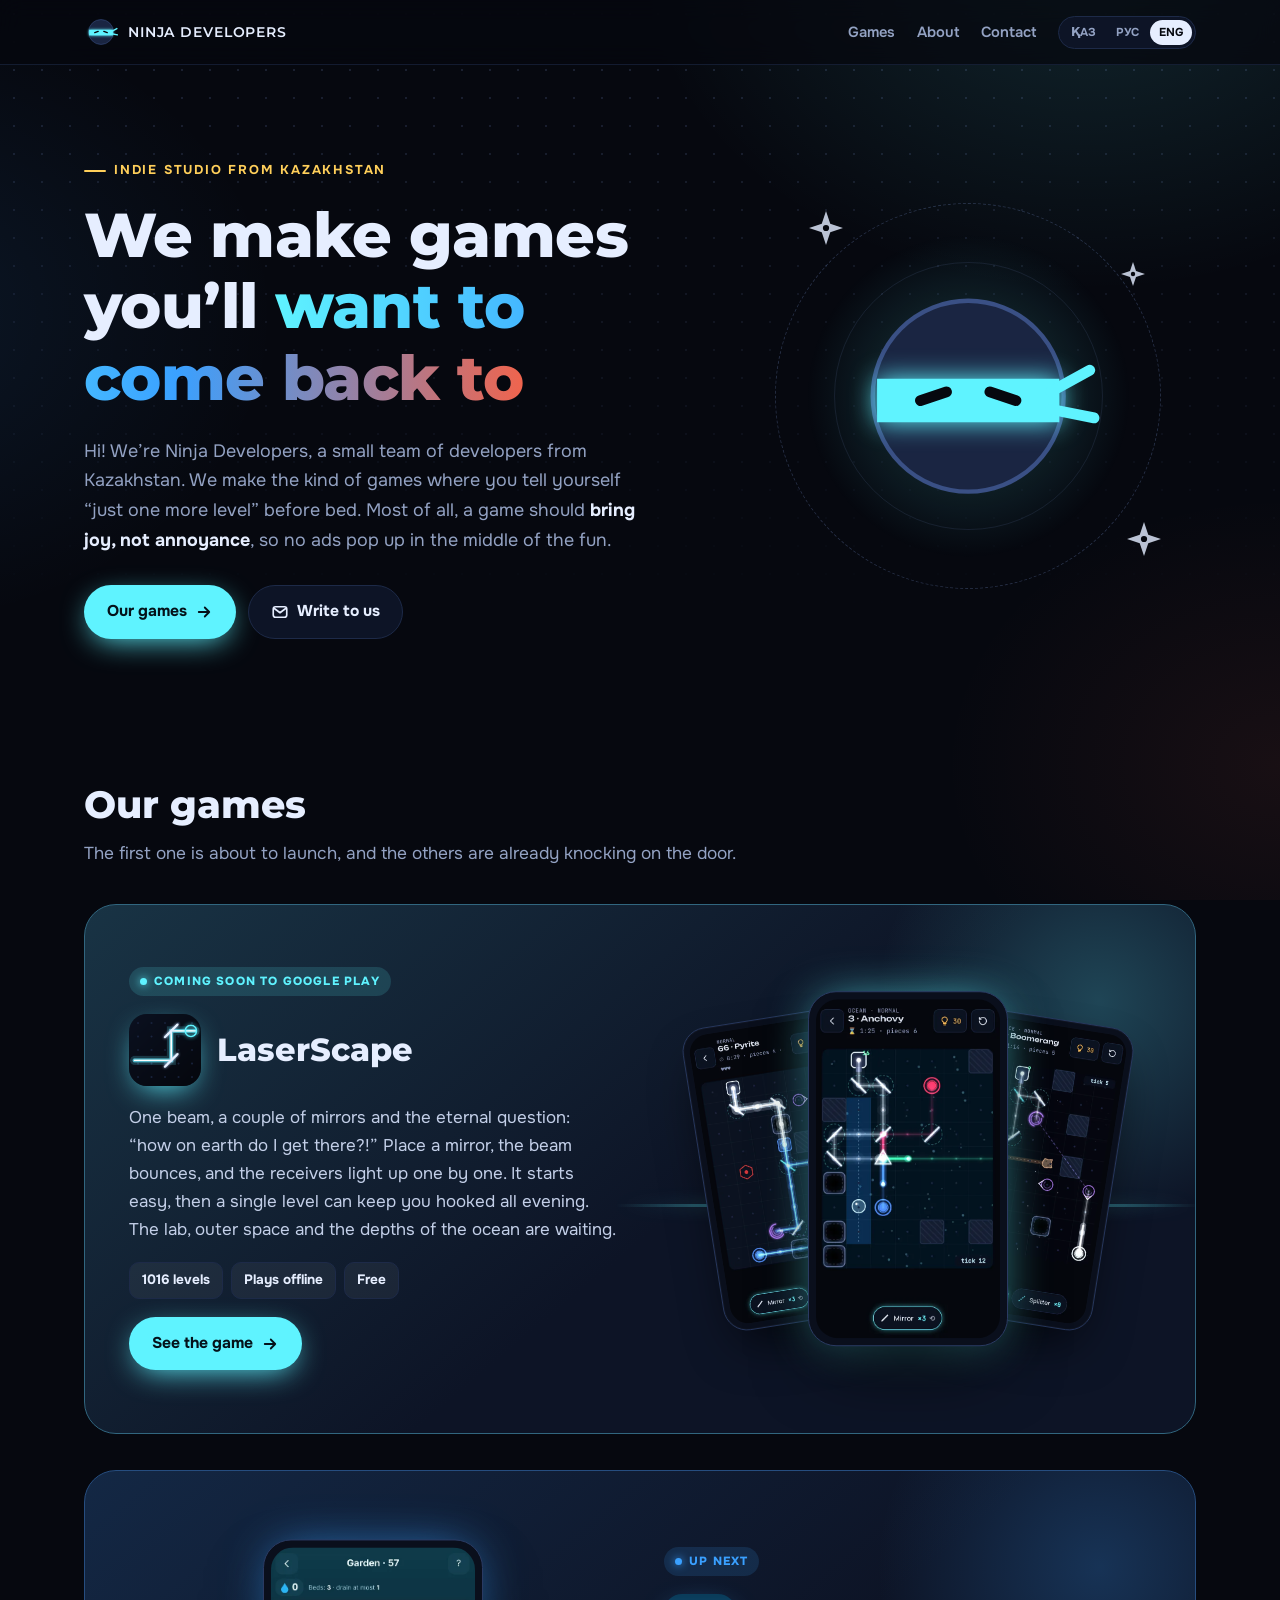
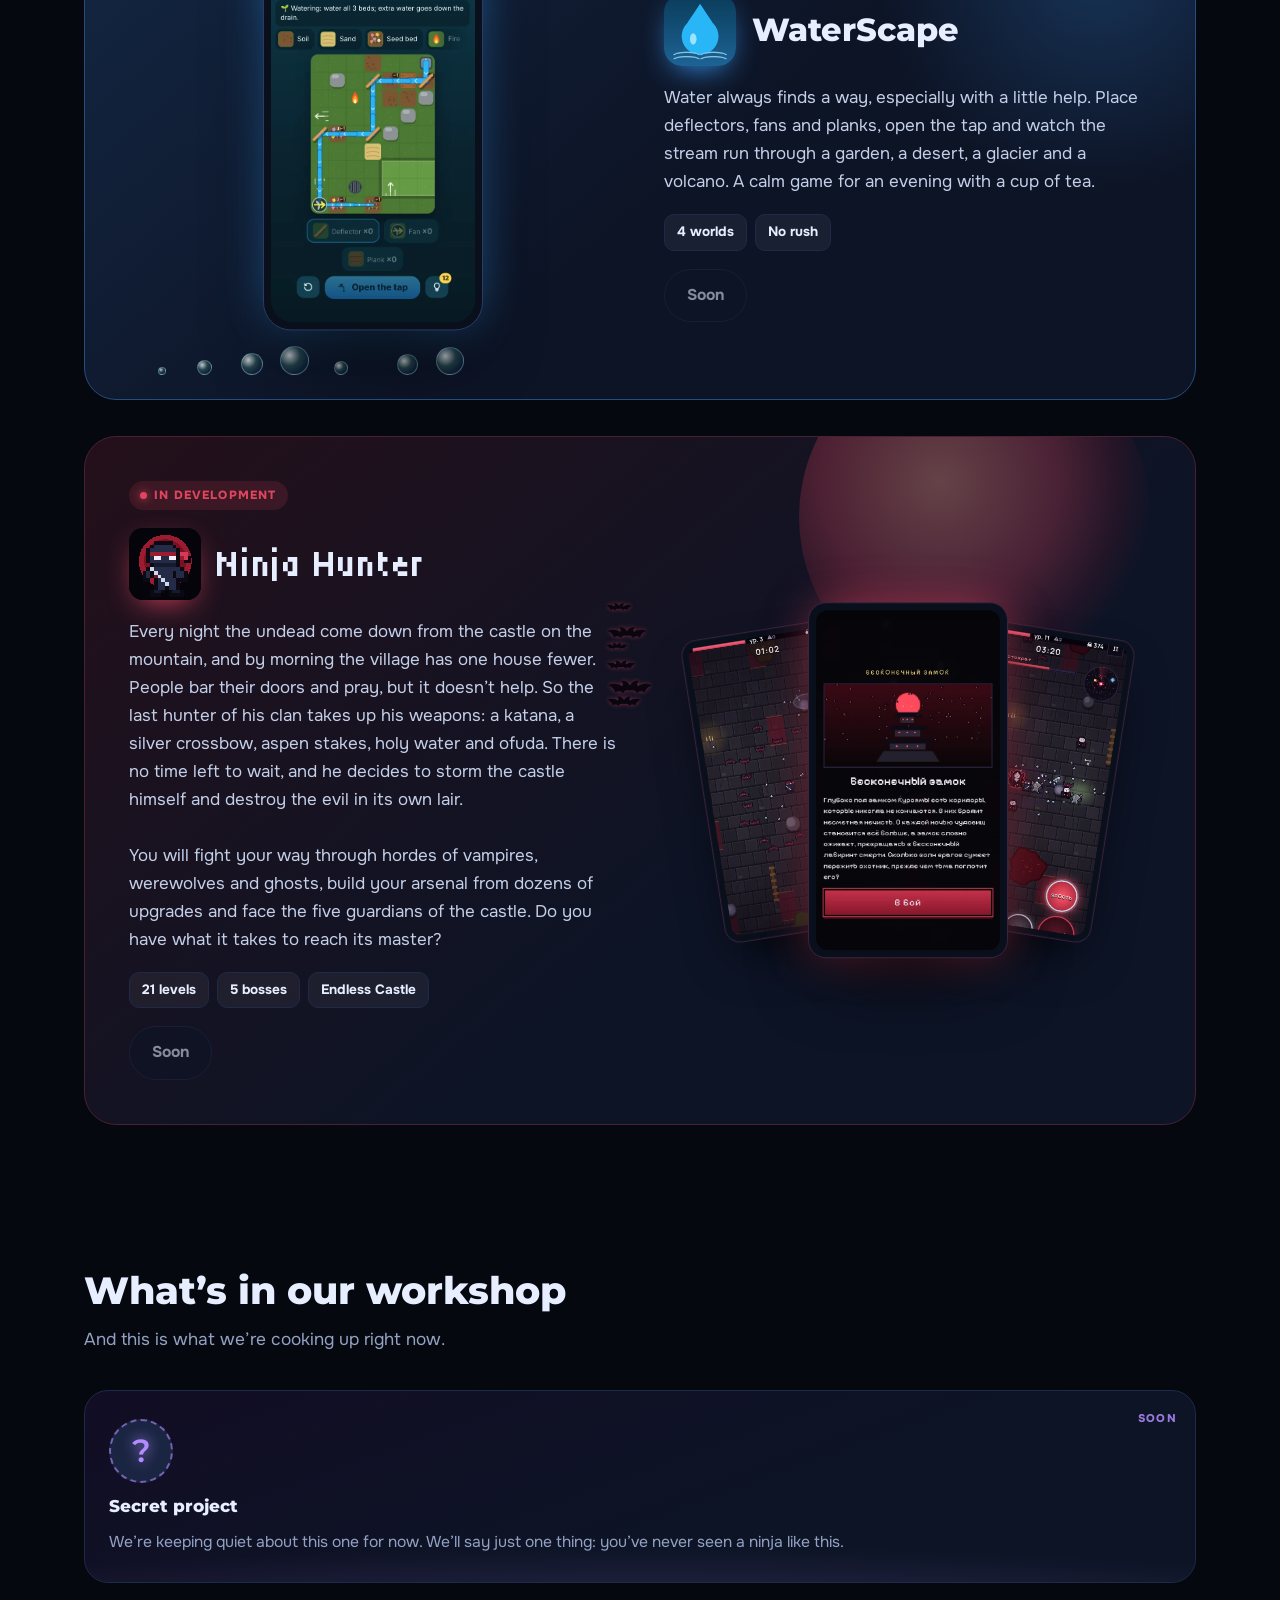
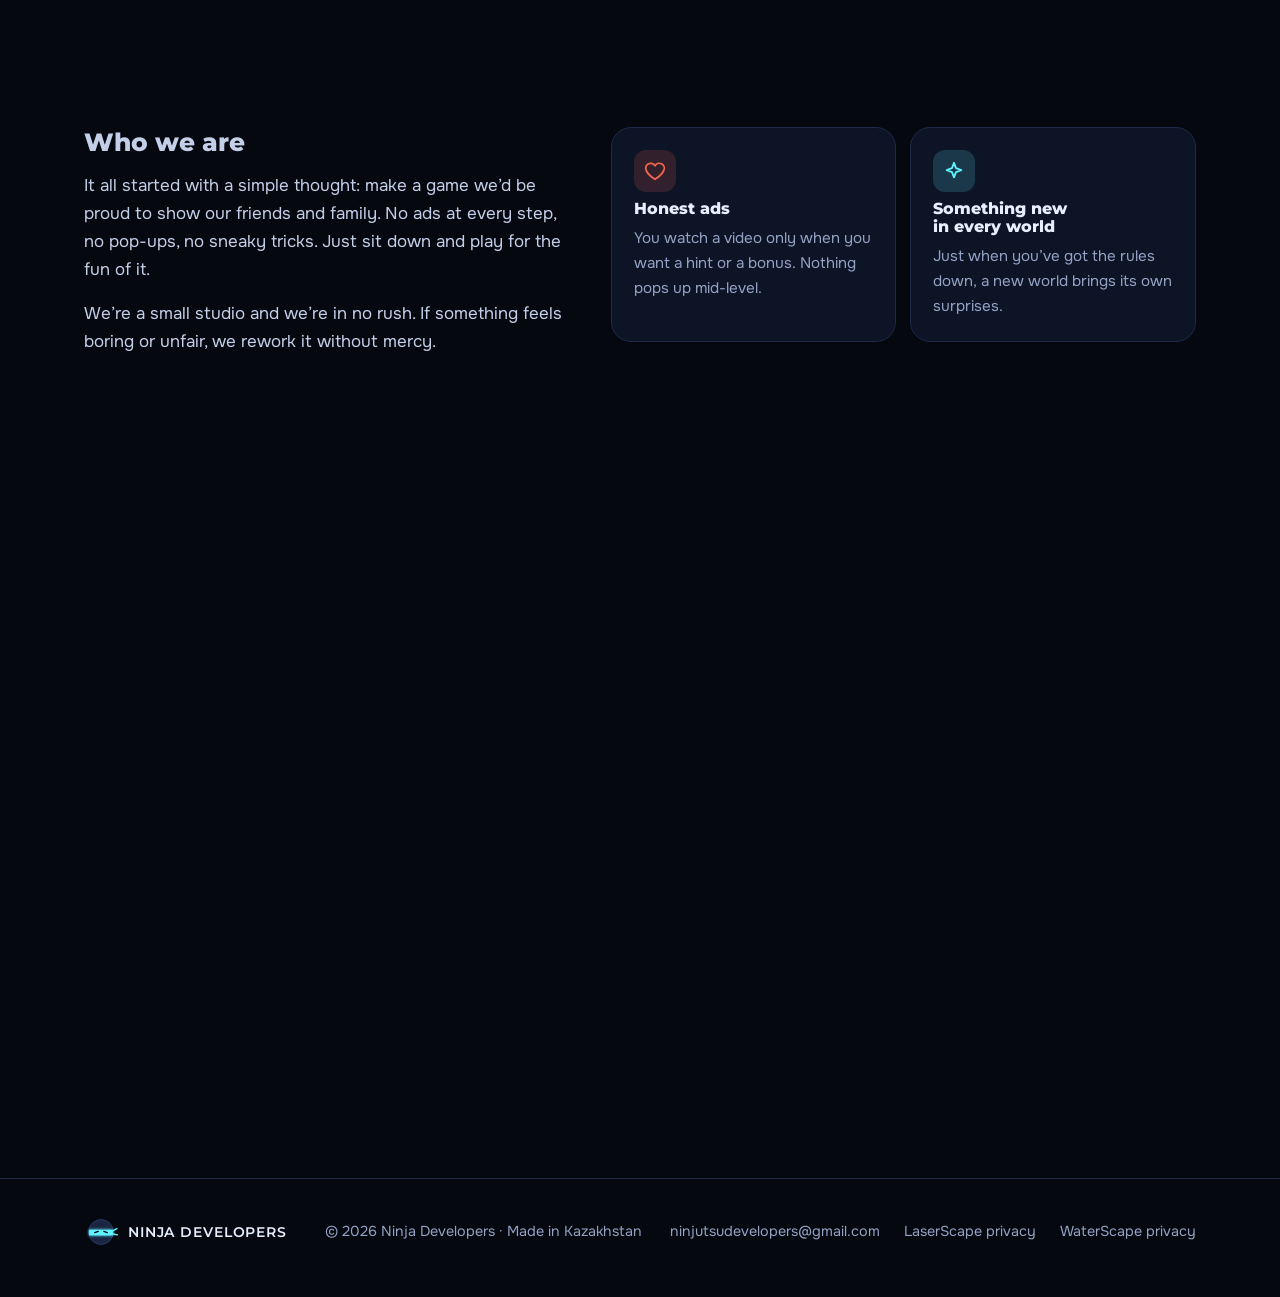
==== commit c63b56a1: "Livelier copy on every page; WaterScape has no pipes Rewrote home, LaserScape, WaterScape and Ninja " ====
--- a/index.html
+++ b/index.html
@@ -17,18 +17,18 @@
 <div class="hero"><div>
 <span class="eyebrow" lang="ru">Инди-студия из Казахстана</span><span class="eyebrow" lang="en">Indie studio from Kazakhstan</span><span class="eyebrow" lang="kk">Қазақстандағы инди-студия</span>
 <h1 lang="ru">Делаем игры, к&nbsp;которым <em>хочется вернуться</em></h1><h1 lang="en">We make games you’ll <em>want to come back to</em></h1><h1 lang="kk">Қайта оралғың келетін <em>ойындар</em> жасаймыз</h1>
-<p class="lead" lang="ru">Привет! Мы Ninja Developers, небольшая команда разработчиков. Сами придумываем игры, сами их собираем и сами в них играем. Нам важно, чтобы игра <b>радовала, а&nbsp;не&nbsp;раздражала</b>: никакой рекламы посреди уровня и никаких ловушек ради денег.</p><p class="lead" lang="en">Hi! We’re Ninja Developers, a small team of developers. We come up with our games, build them and play them ourselves. What matters to us is that a game <b>brings joy, not annoyance</b>: no ads in the middle of a level and no tricks to get your money.</p><p class="lead" lang="kk">Сәлем! Біз Ninja Developers, шағын әзірлеушілер командамыз. Ойындарды өзіміз ойлап табамыз, өзіміз жасаймыз және өзіміз ойнаймыз. Біз үшін ойынның <b>ашуландырмай, қуантқаны</b> маңызды: деңгейдің ортасында жарнама жоқ, ақша үшін айла жоқ.</p>
+<p class="lead" lang="ru">Привет! Мы Ninja Developers, небольшая команда разработчиков из Казахстана. Делаем игры, в которых самим хочется пройти «ещё один уровень» перед сном. И главное: игра должна <b>радовать, а&nbsp;не&nbsp;раздражать</b>, поэтому никакой рекламы посреди самого интересного.</p><p class="lead" lang="en">Hi! We’re Ninja Developers, a small team of developers from Kazakhstan. We make the kind of games where you tell yourself “just one more level” before bed. Most of all, a game should <b>bring joy, not annoyance</b>, so no ads pop up in the middle of the fun.</p><p class="lead" lang="kk">Сәлем! Біз Ninja Developers, Қазақстандағы шағын әзірлеушілер командамыз. Ұйықтар алдында «тағы бір деңгей» деп отыратын ойындар жасаймыз. Ең бастысы, ойын <b>ашуландырмай, қуантуы</b> керек, сондықтан ең қызық жерде ешқандай жарнама шықпайды.</p>
 <div class="btns"><a class="btn primary" href="#games"><span lang="ru">Наши игры</span><span lang="en">Our games</span><span lang="kk">Біздің ойындар</span><svg viewBox="0 0 24 24" fill="none" stroke="currentColor" stroke-width="2.4" stroke-linecap="round" stroke-linejoin="round"><path d="M5 12h14M13 6l6 6-6 6"/></svg></a><a class="btn" href="#contact"><svg viewBox="0 0 24 24" fill="none" stroke="currentColor" stroke-width="2.2" stroke-linecap="round" stroke-linejoin="round"><rect x="3" y="5" width="18" height="14" rx="3"/><path d="M4 7l8 6 8-6"/></svg><span lang="ru">Написать нам</span><span lang="en">Write to us</span><span lang="kk">Бізге жазу</span></a></div>
 </div>
 <div class="stage" aria-hidden="true"><div class="ring"></div><div class="ring r2"></div><svg viewBox="0 0 120 120" class="ninja big" aria-hidden="true"><circle cx="60" cy="60" r="44" class="nh"/><path d="M18 52h84v20H18z" class="nb"/><path d="M98 58l18-10M98 66l20 4" class="nt"/><g class="eyes"><path d="M38 62l12-4M70 58l12 4" class="ne"/></g></svg><div class="orb o1"><svg viewBox="0 0 24 24" fill="#cfd8ea"><path d="M12 0l3 9 9 3-9 3-3 9-3-9-9-3 9-3z"/><circle cx="12" cy="12" r="2.2" fill="#06080f"/></svg></div><div class="orb o2"><svg viewBox="0 0 24 24" fill="#cfd8ea"><path d="M12 0l3 9 9 3-9 3-3 9-3-9-9-3 9-3z"/><circle cx="12" cy="12" r="2.2" fill="#06080f"/></svg></div><div class="orb o3"><svg viewBox="0 0 24 24" fill="#cfd8ea"><path d="M12 0l3 9 9 3-9 3-3 9-3-9-9-3 9-3z"/><circle cx="12" cy="12" r="2.2" fill="#06080f"/></svg></div></div>
 </div>
 
-<section id="games"><div class="sh rv"><h2 lang="ru">Наши игры</h2><h2 lang="en">Our games</h2><h2 lang="kk">Біздің ойындар</h2><p lang="ru">Первая выходит совсем скоро, остальные уже на подходе.</p><p lang="en">The first one is almost here, and the others are on their way.</p><p lang="kk">Біріншісі жақында шығады, қалғандары да жолда.</p></div>
+<section id="games"><div class="sh rv"><h2 lang="ru">Наши игры</h2><h2 lang="en">Our games</h2><h2 lang="kk">Біздің ойындар</h2><p lang="ru">Первая вот-вот выйдет, а остальные уже стучатся в дверь.</p><p lang="en">The first one is about to launch, and the others are already knocking on the door.</p><p lang="kk">Біріншісі шығуға таяу, қалғандары да есік қағып тұр.</p></div>
 
 <article class="game laser rv"><div class="info">
 <span class="badge"><span lang="ru">Скоро в Google Play</span><span lang="en">Coming soon to Google Play</span><span lang="kk">Жақында Google Play-де</span></span>
 <div class="title"><img src="/img/laserscape-icon.png" alt=""><h3>LaserScape</h3></div>
-<p lang="ru">Головоломка про свет. Ставишь зеркало, луч отражается, и приёмники загораются один за другим. Сначала легко, а потом приходится по-настоящему подумать. Лаборатория, космос и океан.</p><p lang="en">A puzzle about light. Place a mirror, the beam bounces, and the receivers light up one by one. Easy at first, then it really makes you think. A lab, outer space and the ocean.</p><p lang="kk">Жарық туралы басқатырғыш. Айнаны қоясың, сәуле шағылады, қабылдағыштар бірінен соң бірі жанады. Басында оңай, кейін шын ойлануға тура келеді. Зертхана, ғарыш және мұхит.</p>
+<p lang="ru">Один луч, пара зеркал и вечный вопрос «да как же сюда попасть?!». Ставишь зеркало, луч отскакивает, и приёмники вспыхивают один за другим. Начинается легко, а потом один уровень может не отпускать весь вечер. Лаборатория, открытый космос и глубины океана уже ждут.</p><p lang="en">One beam, a couple of mirrors and the eternal question: “how on earth do I get there?!” Place a mirror, the beam bounces, and the receivers light up one by one. It starts easy, then a single level can keep you hooked all evening. The lab, outer space and the depths of the ocean are waiting.</p><p lang="kk">Бір сәуле, бірнеше айна және «бұл жерге қалай жетемін?!» деген мәңгі сұрақ. Айнаны қоясың, сәуле шағылады, қабылдағыштар бірінен соң бірі жарқ етеді. Басы оңай, кейін бір деңгей кешке дейін жібермеуі мүмкін. Зертхана, ашық ғарыш және мұхит тереңі сені күтіп тұр.</p>
 <ul class="chips"><li><span lang="ru">1016 уровней</span><span lang="en">1016 levels</span><span lang="kk">1016 деңгей</span></li><li><span lang="ru">Играется без интернета</span><span lang="en">Plays offline</span><span lang="kk">Интернетсіз ойналады</span></li><li><span lang="ru">Бесплатно</span><span lang="en">Free</span><span lang="kk">Тегін</span></li></ul>
 <div class="btns"><a class="btn primary" href="/laserscape/"><span lang="ru">Посмотреть игру</span><span lang="en">See the game</span><span lang="kk">Ойынды көру</span><svg viewBox="0 0 24 24" fill="none" stroke="currentColor" stroke-width="2.4" stroke-linecap="round" stroke-linejoin="round"><path d="M5 12h14M13 6l6 6-6 6"/></svg></a></div>
 </div><div class="phones" aria-hidden="true"><div class="phone p1"><img lang="ru" src="/img/ls-ru-2_lab.webp" alt="" loading="lazy"><img lang="en" src="/img/ls-en-2_lab.webp" alt="" loading="lazy"><img lang="kk" src="/img/ls-ru-2_lab.webp" alt="" loading="lazy"></div><div class="phone p2"><img lang="ru" src="/img/ls-ru-4_ocean.webp" alt="" loading="lazy"><img lang="en" src="/img/ls-en-4_ocean.webp" alt="" loading="lazy"><img lang="kk" src="/img/ls-ru-4_ocean.webp" alt="" loading="lazy"></div><div class="phone p3"><img lang="ru" src="/img/ls-ru-3_space.webp" alt="" loading="lazy"><img lang="en" src="/img/ls-en-3_space.webp" alt="" loading="lazy"><img lang="kk" src="/img/ls-ru-3_space.webp" alt="" loading="lazy"></div></div></article>
@@ -36,34 +36,34 @@
 <article class="game water flip rv"><div class="info">
 <span class="badge"><span lang="ru">Следующая</span><span lang="en">Up next</span><span lang="kk">Келесі</span></span>
 <div class="title"><img src="/img/waterscape-icon.png" alt=""><h3>WaterScape</h3></div>
-<p lang="ru">Спокойная головоломка про воду. Собираешь трубы, открываешь кран и смотришь, как вода бежит через сад, пустыню, ледник и вулкан. Хорошо заходит вечером, с чашкой чая.</p><p lang="en">A calm puzzle about water. Lay the pipes, open the tap and watch the water run through a garden, a desert, a glacier and a volcano. Perfect for a quiet evening with a cup of tea.</p><p lang="kk">Су туралы сабырлы басқатырғыш. Құбырларды құрастырасың, кранды ашасың да, судың бақ, шөл, мұздық және жанартау арқылы ағып жатқанын көресің. Кешкі шаймен ойнауға таптырмайды.</p>
+<p lang="ru">Вода всегда найдёт дорогу, особенно если ей подсказать. Расставь отбойники, вентиляторы и настилы, открой кран и смотри, как поток бежит через сад, пустыню, ледник и вулкан. Спокойная игра для вечера с чашкой чая.</p><p lang="en">Water always finds a way, especially with a little help. Place deflectors, fans and planks, open the tap and watch the stream run through a garden, a desert, a glacier and a volcano. A calm game for an evening with a cup of tea.</p><p lang="kk">Су әрқашан жол табады, әсіресе оған сәл көмектессең. Бағыттағыштарды, желдеткіштерді және төсемдерді қой, кранды аш та, ағынның бақ, шөл, мұздық және жанартау арқылы жүгіргенін тамашала. Кешкі шаймен ойнайтын сабырлы ойын.</p>
 <ul class="chips"><li><span lang="ru">4 мира</span><span lang="en">4 worlds</span><span lang="kk">4 әлем</span></li><li><span lang="ru">Без спешки</span><span lang="en">No rush</span><span lang="kk">Асықпай</span></li></ul>
 <div class="btns"><span class="btn" aria-disabled="true"><span lang="ru">Скоро</span><span lang="en">Soon</span><span lang="kk">Жақында</span></span></div>
 </div><div class="phones one" aria-hidden="true"><span class="bub" style="--x:6%;--s:8px;--d:9s;--dl:-0.0s"></span><span class="bub" style="--x:14%;--s:15px;--d:14s;--dl:-2.3s"></span><span class="bub" style="--x:23%;--s:22px;--d:9s;--dl:-4.6s"></span><span class="bub" style="--x:31%;--s:29px;--d:14s;--dl:-6.9s"></span><span class="bub" style="--x:42%;--s:14px;--d:9s;--dl:-9.2s"></span><span class="bub" style="--x:55%;--s:21px;--d:14s;--dl:-11.5s"></span><span class="bub" style="--x:63%;--s:28px;--d:9s;--dl:-13.8s"></span><div class="phone p2"><img lang="ru" src="/img/ws-ru-garden.webp" alt="" loading="lazy"><img lang="en" src="/img/ws-en-garden.webp" alt="" loading="lazy"><img lang="kk" src="/img/ws-ru-garden.webp" alt="" loading="lazy"></div></div></article>
 <article class="game hunter rv"><div class="info">
 <span class="badge"><span lang="ru">В разработке</span><span lang="en">In development</span><span lang="kk">Әзірленуде</span></span>
 <div class="title"><img src="/img/ninjahunter-icon.png" alt="" style="image-rendering:pixelated"><h3>Ninja Hunter</h3></div>
-<p lang="ru">Ночью из замка на горе спускаются вампиры. Последний охотник клана берёт катану, серебряный арбалет и святую воду и идёт к ним сам. Толпы врагов, новое оружие с каждым уровнем и боссы, которых не победить с первого раза.</p><p lang="en">At night vampires come down from the castle on the mountain. The last hunter of his clan takes his katana, a silver crossbow and holy water and goes to meet them. Hordes of enemies, a new weapon every level and bosses you won’t beat on the first try.</p><p lang="kk">Түнде таудағы қамалдан вампирлер түседі. Руының соңғы аңшысы катанасын, күміс арбалетін және қасиетті суын алып, оларға өзі барады. Жау тобы, әр деңгейде жаңа қару және бірден жеңе алмайтын бастар.</p>
+<p lang="ru">Каждую ночь из замка на горе спускается нежить, и к утру в деревне становится на один дом меньше. Люди запирают двери и молятся, но это не помогает. Тогда за оружие берётся последний охотник своего клана: катана, серебряный арбалет, осиновые колья, святая вода и офуда. Ждать больше нельзя, и он решает сам пойти на штурм замка и уничтожить нечисть в её логове.<br><br>Тебе предстоит пробиться через полчища вампиров, оборотней и призраков, собрать своё оружие из десятков усилений и сразиться с пятью стражами замка. Хватит ли сил дойти до самого хозяина?</p><p lang="en">Every night the undead come down from the castle on the mountain, and by morning the village has one house fewer. People bar their doors and pray, but it doesn’t help. So the last hunter of his clan takes up his weapons: a katana, a silver crossbow, aspen stakes, holy water and ofuda. There is no time left to wait, and he decides to storm the castle himself and destroy the evil in its own lair.<br><br>You will fight your way through hordes of vampires, werewolves and ghosts, build your arsenal from dozens of upgrades and face the five guardians of the castle. Do you have what it takes to reach its master?</p><p lang="kk">Әр түні таудағы қамалдан өлі жандар түседі, ал таңертең ауылда бір үй кем болады. Адамдар есіктерін бекітіп, дұға оқиды, бірақ бұл көмектеспейді. Сонда руының соңғы аңшысы қаруын қолына алады: катана, күміс арбалет, көктерек қазықтар, қасиетті су және офуда. Енді күтуге болмайды, ол қамалға өзі шабуыл жасап, жын-перілерді өз ұясында жоюды ұйғарады.<br><br>Саған вампирлер, қасқыр-адамдар мен елестердің қалың тобын жарып өту, ондаған күшейтуден қаруыңды жинау және қамалдың бес күзетшісімен шайқасу керек. Қамал иесіне дейін жетуге күшің жете ме?</p>
 <ul class="chips"><li><span lang="ru">21 уровень</span><span lang="en">21 levels</span><span lang="kk">21 деңгей</span></li><li><span lang="ru">5 боссов</span><span lang="en">5 bosses</span><span lang="kk">5 бас</span></li><li><span lang="ru">Бесконечный замок</span><span lang="en">Endless Castle</span><span lang="kk">Шексіз қамал</span></li></ul>
 <div class="btns"><span class="btn" aria-disabled="true"><span lang="ru">Скоро</span><span lang="en">Soon</span><span lang="kk">Жақында</span></span></div>
 </div><div class="phones" aria-hidden="true"><svg class="bat" viewBox="0 0 60 30" style="--y:14%;--w:46px;--d:22s;--dl:0s"><path d="M30 12c-2-4-6-6-10-5 2 2 2 4 1 6-4-3-11-4-16-1 4 1 7 4 8 8 3-2 7-2 9 1 1-3 4-4 8-3 4-1 7 0 8 3 2-3 6-3 9-1 1-4 4-7 8-8-5-3-12-2-16 1-1-2-1-4 1-6-4-1-8 1-10 5z"/></svg><svg class="bat" viewBox="0 0 60 30" style="--y:22%;--w:34px;--d:28s;--dl:-6s"><path d="M30 12c-2-4-6-6-10-5 2 2 2 4 1 6-4-3-11-4-16-1 4 1 7 4 8 8 3-2 7-2 9 1 1-3 4-4 8-3 4-1 7 0 8 3 2-3 6-3 9-1 1-4 4-7 8-8-5-3-12-2-16 1-1-2-1-4 1-6-4-1-8 1-10 5z"/></svg><svg class="bat" viewBox="0 0 60 30" style="--y:9%;--w:30px;--d:18s;--dl:-11s"><path d="M30 12c-2-4-6-6-10-5 2 2 2 4 1 6-4-3-11-4-16-1 4 1 7 4 8 8 3-2 7-2 9 1 1-3 4-4 8-3 4-1 7 0 8 3 2-3 6-3 9-1 1-4 4-7 8-8-5-3-12-2-16 1-1-2-1-4 1-6-4-1-8 1-10 5z"/></svg><svg class="bat" viewBox="0 0 60 30" style="--y:30%;--w:40px;--d:34s;--dl:-3s"><path d="M30 12c-2-4-6-6-10-5 2 2 2 4 1 6-4-3-11-4-16-1 4 1 7 4 8 8 3-2 7-2 9 1 1-3 4-4 8-3 4-1 7 0 8 3 2-3 6-3 9-1 1-4 4-7 8-8-5-3-12-2-16 1-1-2-1-4 1-6-4-1-8 1-10 5z"/></svg><svg class="bat" viewBox="0 0 60 30" style="--y:18%;--w:26px;--d:24s;--dl:-15s"><path d="M30 12c-2-4-6-6-10-5 2 2 2 4 1 6-4-3-11-4-16-1 4 1 7 4 8 8 3-2 7-2 9 1 1-3 4-4 8-3 4-1 7 0 8 3 2-3 6-3 9-1 1-4 4-7 8-8-5-3-12-2-16 1-1-2-1-4 1-6-4-1-8 1-10 5z"/></svg><svg class="bat" viewBox="0 0 60 30" style="--y:26%;--w:52px;--d:30s;--dl:-20s"><path d="M30 12c-2-4-6-6-10-5 2 2 2 4 1 6-4-3-11-4-16-1 4 1 7 4 8 8 3-2 7-2 9 1 1-3 4-4 8-3 4-1 7 0 8 3 2-3 6-3 9-1 1-4 4-7 8-8-5-3-12-2-16 1-1-2-1-4 1-6-4-1-8 1-10 5z"/></svg><div class="phone p1"><img src="/img/nh-ru-bats.webp" alt="" loading="lazy"></div><div class="phone p2"><img src="/img/nh-ru-endless.webp" alt="" loading="lazy"></div><div class="phone p3"><img src="/img/nh-ru-elite.webp" alt="" loading="lazy"></div></div></article>
 </section>
 
-<section id="workshop"><div class="sh rv"><h2 lang="ru">Что у нас в мастерской</h2><h2 lang="en">What’s in our workshop</h2><h2 lang="kk">Шеберханамызда не бар</h2><p lang="ru">Над этим мы работаем прямо сейчас.</p><p lang="en">This is what we’re working on right now.</p><p lang="kk">Қазір осының үстінде жұмыс істеп жатырмыз.</p></div>
+<section id="workshop"><div class="sh rv"><h2 lang="ru">Что у нас в мастерской</h2><h2 lang="en">What’s in our workshop</h2><h2 lang="kk">Шеберханамызда не бар</h2><p lang="ru">А это то, над чем мы колдуем прямо сейчас.</p><p lang="en">And this is what we’re cooking up right now.</p><p lang="kk">Ал мынау қазір үстінде отырған жұмысымыз.</p></div>
 <div class="teasers">
 <div class="teaser mystery rv"><span class="lock"><span lang="ru">Скоро</span><span lang="en">Soon</span><span lang="kk">Жақында</span></span><div class="qm" aria-hidden="true">?</div><h3 lang="ru">Секретный проект</h3><h3 lang="en">Secret project</h3><h3 lang="kk">Құпия жоба</h3><p lang="ru">Про эту игру мы пока молчим. Скажем только одно: такого ниндзя вы ещё не видели.</p><p lang="en">We’re keeping quiet about this one for now. We’ll say just one thing: you’ve never seen a ninja like this.</p><p lang="kk">Бұл ойын туралы әзірге үндемейміз. Тек бірін айтамыз: мұндай ниндзяны әлі көрген жоқсыз.</p></div>
 </div></section>
 
 <section id="about"><div class="about">
-<div class="story rv"><h2 lang="ru">Кто мы</h2><h2 lang="en">Who we are</h2><h2 lang="kk">Біз кімбіз</h2><p lang="ru">Ninja Developers началась с простого желания: сделать игру, которую не стыдно показать друзьям и родным. Такую, где не нужно продираться через рекламу и всплывающие окна, чтобы просто поиграть.</p><p lang="en">Ninja Developers started with a simple wish: to make a game we’d be proud to show our friends and family. One where you don’t have to fight through ads and pop-ups just to play.</p><p lang="kk">Ninja Developers қарапайым ниеттен басталды: досқа да, туысқа да көрсетуге ұялмайтын ойын жасау. Жай ойнау үшін жарнама мен қалқымалы терезелерден өтудің қажеті жоқ ойын.</p><p lang="ru">Мы маленькая студия, поэтому каждую игру делаем не спеша и внимательно. Если что-то кажется скучным или нечестным, переделываем.</p><p lang="en">We’re a small studio, so we take our time with every game. If something feels boring or unfair, we rework it.</p><p lang="kk">Біз шағын студиямыз, сондықтан әр ойынды асықпай, мұқият жасаймыз. Бірдеңе іш пыстыратын не әділетсіз көрінсе, қайта жасаймыз.</p></div>
+<div class="story rv"><h2 lang="ru">Кто мы</h2><h2 lang="en">Who we are</h2><h2 lang="kk">Біз кімбіз</h2><p lang="ru">Всё началось с простой мысли: сделать игру, которую не стыдно показать друзьям и родным. Без рекламы на каждом шагу, без всплывающих окон и хитрых ловушек. Чтобы человек просто сел и поиграл в своё удовольствие.</p><p lang="en">It all started with a simple thought: make a game we’d be proud to show our friends and family. No ads at every step, no pop-ups, no sneaky tricks. Just sit down and play for the fun of it.</p><p lang="kk">Бәрі қарапайым ойдан басталды: досқа да, туысқа да көрсетуге ұялмайтын ойын жасау. Әр қадамда жарнама жоқ, қалқымалы терезе жоқ, айла жоқ. Адам жай отырып, рахаттанып ойнасын.</p><p lang="ru">Мы маленькая студия и никуда не торопимся. Если что-то кажется скучным или нечестным, без жалости переделываем.</p><p lang="en">We’re a small studio and we’re in no rush. If something feels boring or unfair, we rework it without mercy.</p><p lang="kk">Біз шағын студиямыз және асықпаймыз. Бірдеңе іш пыстыратын не әділетсіз көрінсе, аямай қайта жасаймыз.</p></div>
 <div class="values">
-<div class="value rv" style="--c:var(--ember)"><div class="ic"><svg viewBox="0 0 24 24" fill="none" stroke="currentColor" stroke-width="2" stroke-linecap="round" stroke-linejoin="round"><path d="M12 21s-7-4.4-9.3-9A5.2 5.2 0 0 1 12 6.2 5.2 5.2 0 0 1 21.3 12C19 16.6 12 21 12 21z"/></svg></div><h3 lang="ru">Реклама по-честному</h3><h3 lang="en">Honest ads</h3><h3 lang="kk">Адал жарнама</h3><p lang="ru">Видео смотришь, только если сам захотел подсказку или бонус.</p><p lang="en">You watch a video only when you want a hint or a bonus.</p><p lang="kk">Бейнені тек өзің кеңес не бонус алғың келгенде көресің.</p></div>
-<div class="value rv" style="--c:var(--laser)"><div class="ic"><svg viewBox="0 0 24 24" fill="none" stroke="currentColor" stroke-width="2" stroke-linecap="round" stroke-linejoin="round"><path d="M12 3l2.2 5.8L20 11l-5.8 2.2L12 19l-2.2-5.8L4 11l5.8-2.2z"/></svg></div><h3 lang="ru">В каждом мире что-то новое</h3><h3 lang="en">Something new in every world</h3><h3 lang="kk">Әр әлемде жаңа нәрсе</h3><p lang="ru">Свои правила и сюрпризы, чтобы не было скучно.</p><p lang="en">Its own rules and surprises, so it never gets boring.</p><p lang="kk">Іш пыспауы үшін өз ережелері мен тосынсыйлары бар.</p></div>
-<div class="value rv" style="--c:var(--gold)"><div class="ic"><svg viewBox="0 0 24 24" fill="none" stroke="currentColor" stroke-width="2" stroke-linecap="round" stroke-linejoin="round"><circle cx="12" cy="12" r="9"/><path d="M8.5 14.5a4 4 0 0 0 7 0M9 9.5h.01M15 9.5h.01"/></svg></div><h3 lang="ru">Понятно с первой минуты</h3><h3 lang="en">Clear from minute one</h3><h3 lang="kk">Бірінші минуттан түсінікті</h3><p lang="ru">Простые правила, понятные и детям, и взрослым.</p><p lang="en">Simple rules that kids and grown-ups both get.</p><p lang="kk">Балаға да, ересекке де түсінікті қарапайым ережелер.</p></div>
-<div class="value rv" style="--c:var(--moon)"><div class="ic"><svg viewBox="0 0 24 24" fill="none" stroke="currentColor" stroke-width="2" stroke-linecap="round" stroke-linejoin="round"><path d="M21 12a8 8 0 0 1-11.6 7.1L4 20l1-4.6A8 8 0 1 1 21 12z"/></svg></div><h3 lang="ru">Слушаем игроков</h3><h3 lang="en">We listen</h3><h3 lang="kk">Ойыншыларды тыңдаймыз</h3><p lang="ru">Читаем каждое письмо и стараемся ответить всем.</p><p lang="en">We read every e-mail and try to answer everyone.</p><p lang="kk">Әр хатты оқимыз, бәріне жауап беруге тырысамыз.</p></div>
+<div class="value rv" style="--c:var(--ember)"><div class="ic"><svg viewBox="0 0 24 24" fill="none" stroke="currentColor" stroke-width="2" stroke-linecap="round" stroke-linejoin="round"><path d="M12 21s-7-4.4-9.3-9A5.2 5.2 0 0 1 12 6.2 5.2 5.2 0 0 1 21.3 12C19 16.6 12 21 12 21z"/></svg></div><h3 lang="ru">Реклама по-честному</h3><h3 lang="en">Honest ads</h3><h3 lang="kk">Адал жарнама</h3><p lang="ru">Видео смотришь, только когда сам захотел подсказку или бонус. Посреди уровня ничего не выскочит.</p><p lang="en">You watch a video only when you want a hint or a bonus. Nothing pops up mid-level.</p><p lang="kk">Бейнені тек өзің кеңес не бонус алғың келгенде көресің. Деңгей ортасында ештеңе шықпайды.</p></div>
+<div class="value rv" style="--c:var(--laser)"><div class="ic"><svg viewBox="0 0 24 24" fill="none" stroke="currentColor" stroke-width="2" stroke-linecap="round" stroke-linejoin="round"><path d="M12 3l2.2 5.8L20 11l-5.8 2.2L12 19l-2.2-5.8L4 11l5.8-2.2z"/></svg></div><h3 lang="ru">В каждом мире что-то новое</h3><h3 lang="en">Something new in every world</h3><h3 lang="kk">Әр әлемде жаңа нәрсе</h3><p lang="ru">Только привык к правилам, а тут новый мир со своими сюрпризами.</p><p lang="en">Just when you’ve got the rules down, a new world brings its own surprises.</p><p lang="kk">Ережеге енді үйрене бастағанда, жаңа әлем өз тосынсыйын әкеледі.</p></div>
+<div class="value rv" style="--c:var(--gold)"><div class="ic"><svg viewBox="0 0 24 24" fill="none" stroke="currentColor" stroke-width="2" stroke-linecap="round" stroke-linejoin="round"><circle cx="12" cy="12" r="9"/><path d="M8.5 14.5a4 4 0 0 0 7 0M9 9.5h.01M15 9.5h.01"/></svg></div><h3 lang="ru">Понятно с первой минуты</h3><h3 lang="en">Clear from minute one</h3><h3 lang="kk">Бірінші минуттан түсінікті</h3><p lang="ru">Разберётся и ребёнок, и бабушка. А вот дойти до конца получится не у всех.</p><p lang="en">A kid or a grandma can pick it up in a minute. Getting to the very end is another story.</p><p lang="kk">Баланың да, әженің де түсінері анық. Ал соңына дейін жету бәрінің қолынан келе бермейді.</p></div>
+<div class="value rv" style="--c:var(--moon)"><div class="ic"><svg viewBox="0 0 24 24" fill="none" stroke="currentColor" stroke-width="2" stroke-linecap="round" stroke-linejoin="round"><path d="M21 12a8 8 0 0 1-11.6 7.1L4 20l1-4.6A8 8 0 1 1 21 12z"/></svg></div><h3 lang="ru">Слушаем игроков</h3><h3 lang="en">We listen</h3><h3 lang="kk">Ойыншыларды тыңдаймыз</h3><p lang="ru">Читаем каждое письмо. Нашёл ошибку или придумал идею? Пиши, нам правда интересно.</p><p lang="en">We read every e-mail. Found a bug or have an idea? Write to us, we genuinely want to hear it.</p><p lang="kk">Әр хатты оқимыз. Қате таптың ба, идея келді ме? Жаз, бізге шынымен қызық.</p></div>
 </div></div></section>
 
-<section id="contact" class="contact rv"><h2 lang="ru">Есть идея, вопрос или нашли ошибку?</h2><h2 lang="en">Got an idea, a question or found a bug?</h2><h2 lang="kk">Идея, сұрақ бар ма, әлде қате таптыңыз ба?</h2><p lang="ru">Напишите нам. Письма читаем мы сами, а не робот.</p><p lang="en">Write to us. Real people read every message, not a robot.</p><p lang="kk">Бізге жазыңыз. Хаттарды робот емес, өзіміз оқимыз.</p>
+<section id="contact" class="contact rv"><h2 lang="ru">Есть идея, вопрос или нашли ошибку?</h2><h2 lang="en">Got an idea, a question or found a bug?</h2><h2 lang="kk">Идея, сұрақ бар ма, әлде қате таптыңыз ба?</h2><p lang="ru">Пишите! Письма читаем мы сами, а не робот, и каждому стараемся ответить.</p><p lang="en">Write to us! Real people read every message, not a robot, and we try to answer everyone.</p><p lang="kk">Жазыңыз! Хаттарды робот емес, өзіміз оқимыз және әркімге жауап беруге тырысамыз.</p>
 <a class="btn primary" href="mailto:ninjutsudevelopers@gmail.com"><svg viewBox="0 0 24 24" fill="none" stroke="currentColor" stroke-width="2.2" stroke-linecap="round" stroke-linejoin="round"><rect x="3" y="5" width="18" height="14" rx="3"/><path d="M4 7l8 6 8-6"/></svg><span lang="ru">Написать письмо</span><span lang="en">Send an e-mail</span><span lang="kk">Хат жазу</span></a>
 <span class="mail">ninjutsudevelopers@gmail.com</span></section>
 </main>
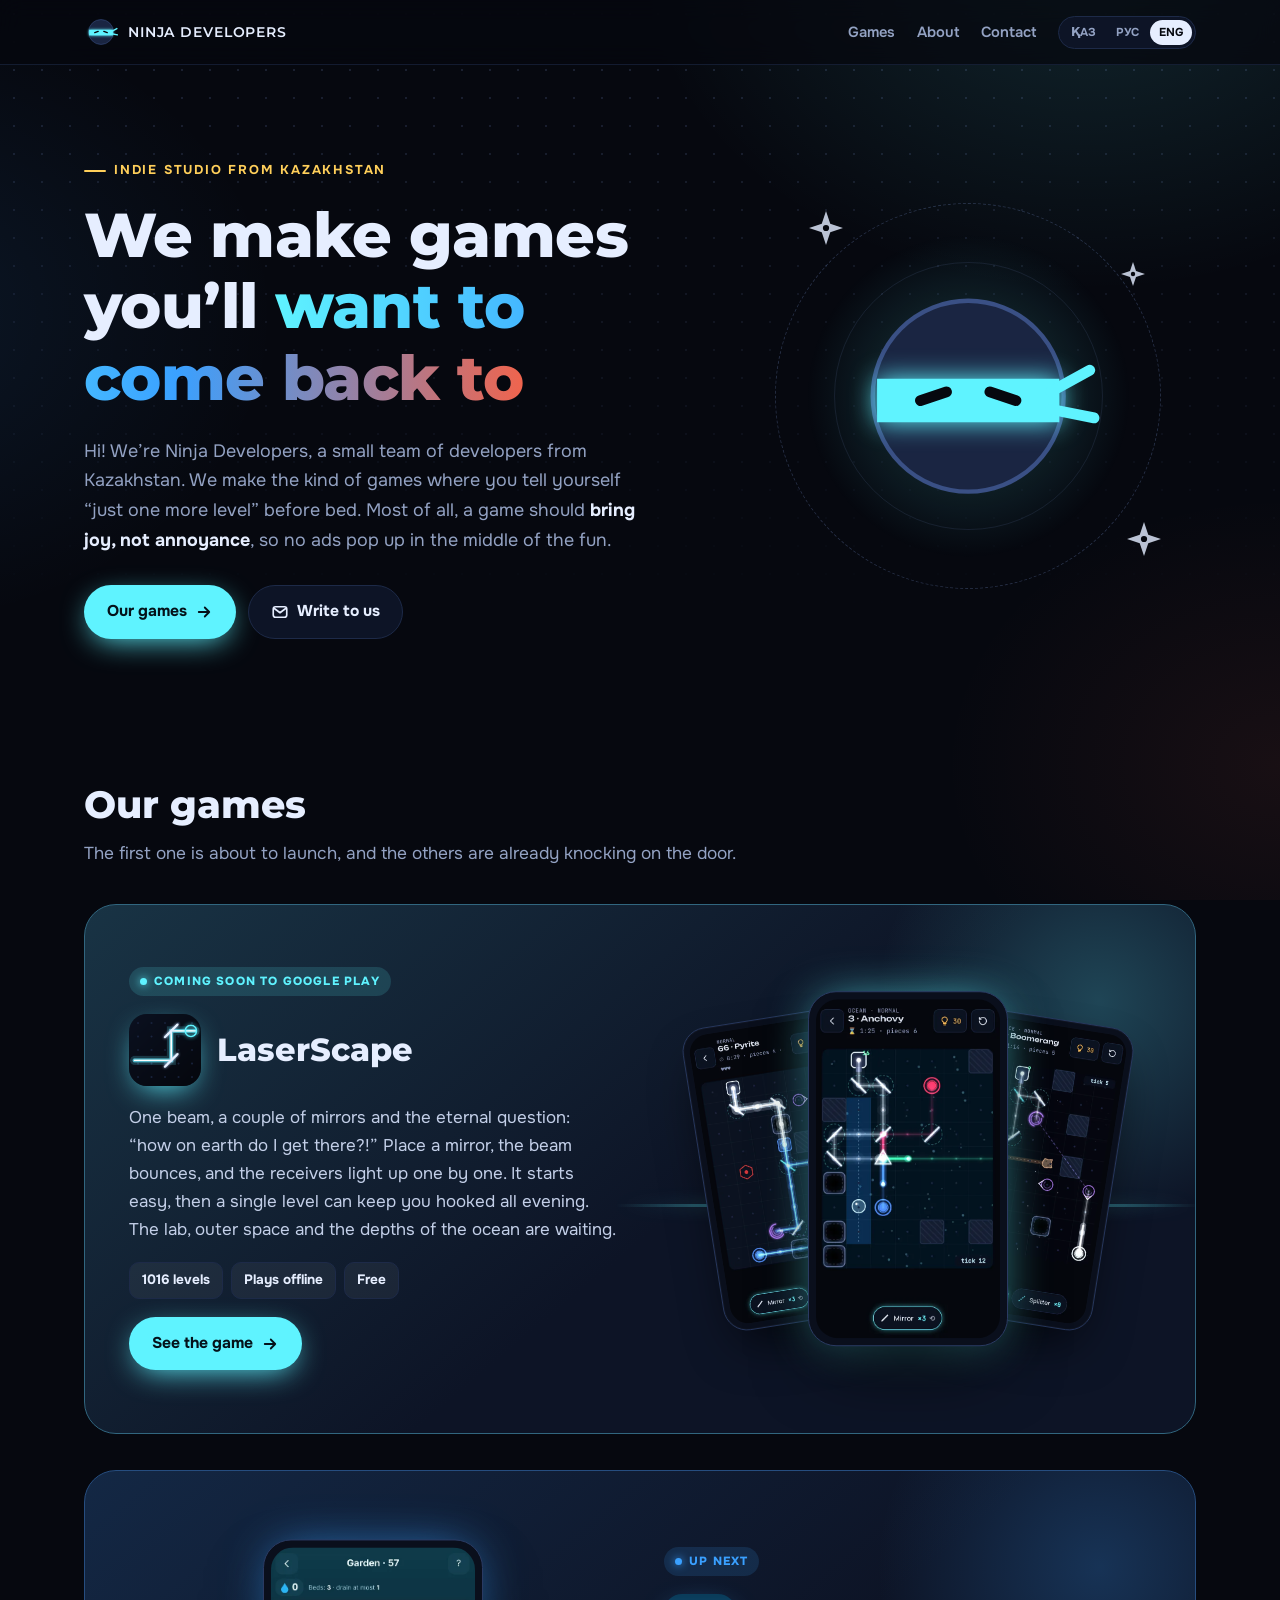
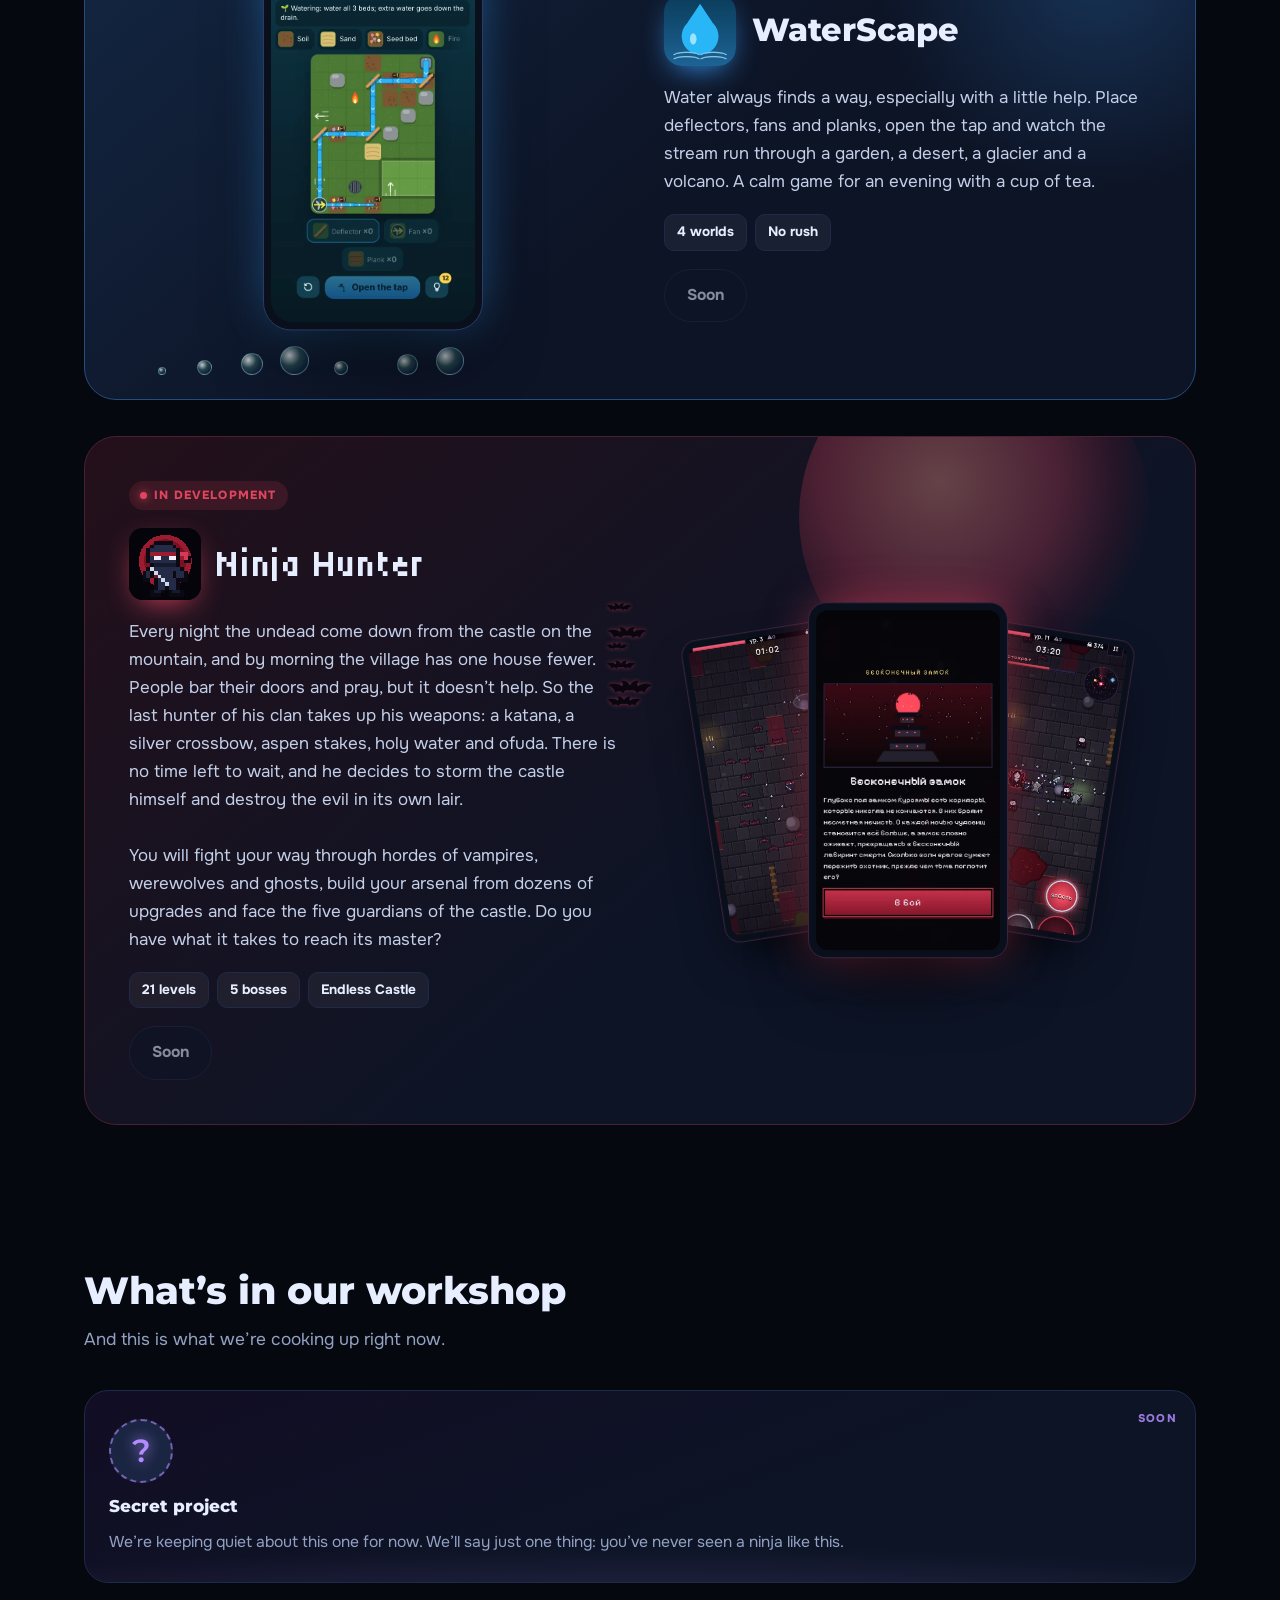
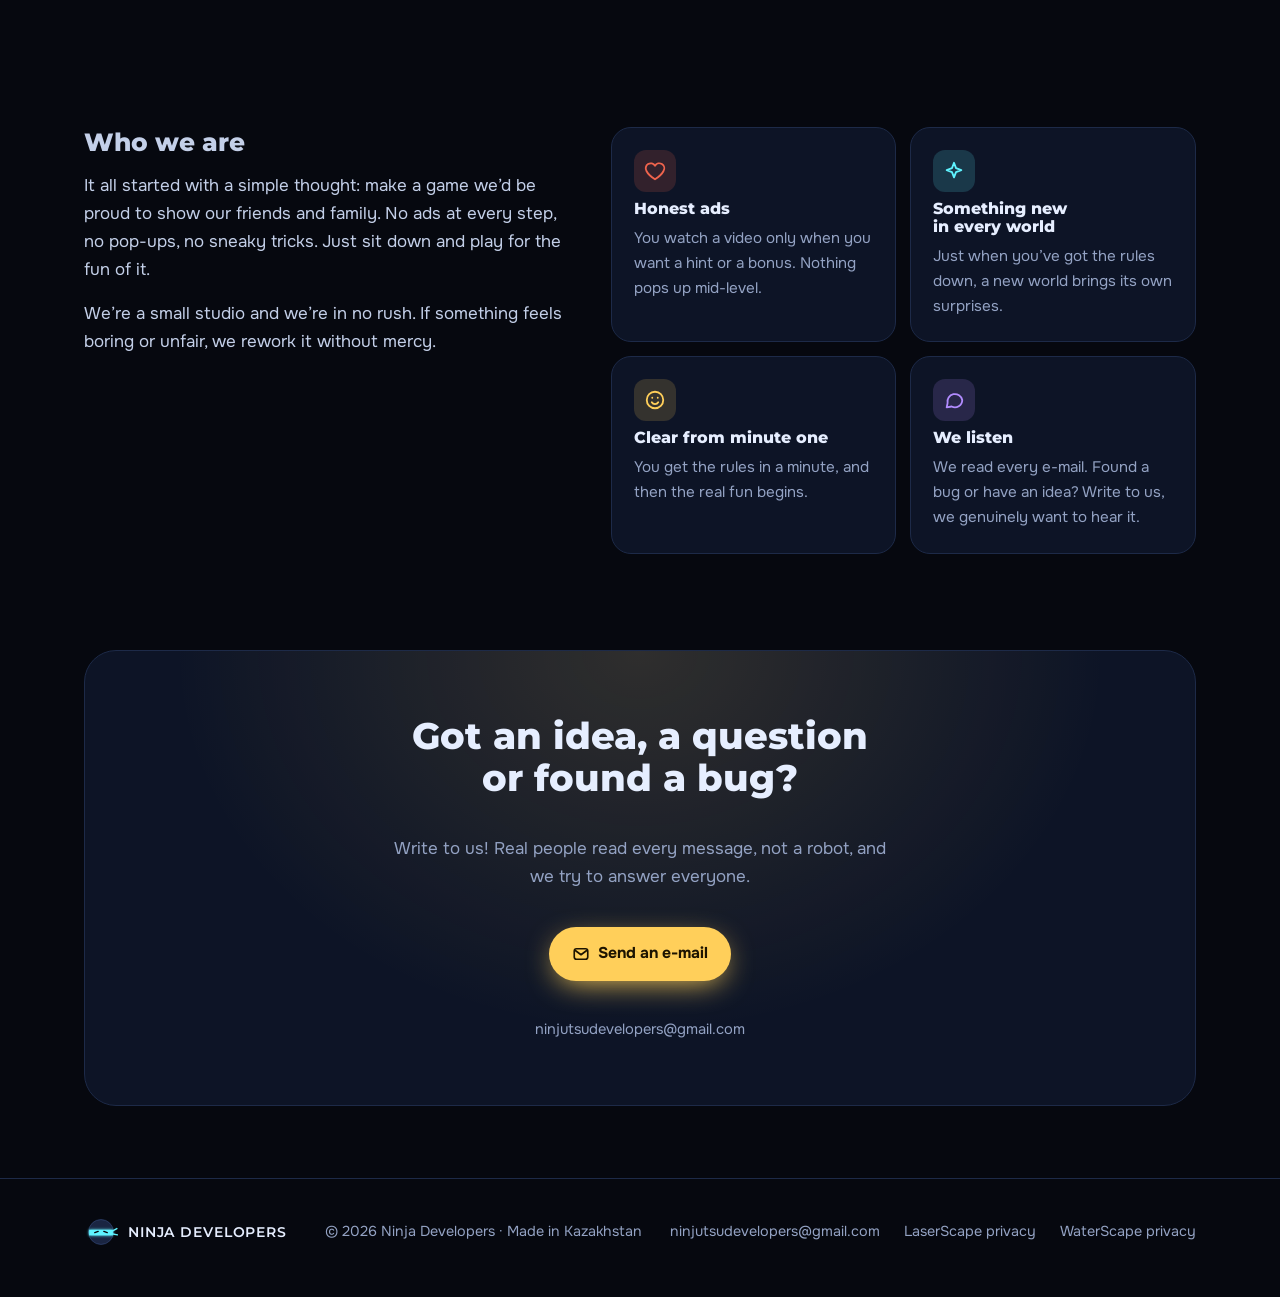
==== commit 890363cd: "About: replace the kid-and-grandma line Co-Authored-By: Claude Opus 5.5 <noreply@anthropic.com> Clau" ====
--- a/index.html
+++ b/index.html
@@ -59,7 +59,7 @@
 <div class="values">
 <div class="value rv" style="--c:var(--ember)"><div class="ic"><svg viewBox="0 0 24 24" fill="none" stroke="currentColor" stroke-width="2" stroke-linecap="round" stroke-linejoin="round"><path d="M12 21s-7-4.4-9.3-9A5.2 5.2 0 0 1 12 6.2 5.2 5.2 0 0 1 21.3 12C19 16.6 12 21 12 21z"/></svg></div><h3 lang="ru">Реклама по-честному</h3><h3 lang="en">Honest ads</h3><h3 lang="kk">Адал жарнама</h3><p lang="ru">Видео смотришь, только когда сам захотел подсказку или бонус. Посреди уровня ничего не выскочит.</p><p lang="en">You watch a video only when you want a hint or a bonus. Nothing pops up mid-level.</p><p lang="kk">Бейнені тек өзің кеңес не бонус алғың келгенде көресің. Деңгей ортасында ештеңе шықпайды.</p></div>
 <div class="value rv" style="--c:var(--laser)"><div class="ic"><svg viewBox="0 0 24 24" fill="none" stroke="currentColor" stroke-width="2" stroke-linecap="round" stroke-linejoin="round"><path d="M12 3l2.2 5.8L20 11l-5.8 2.2L12 19l-2.2-5.8L4 11l5.8-2.2z"/></svg></div><h3 lang="ru">В каждом мире что-то новое</h3><h3 lang="en">Something new in every world</h3><h3 lang="kk">Әр әлемде жаңа нәрсе</h3><p lang="ru">Только привык к правилам, а тут новый мир со своими сюрпризами.</p><p lang="en">Just when you’ve got the rules down, a new world brings its own surprises.</p><p lang="kk">Ережеге енді үйрене бастағанда, жаңа әлем өз тосынсыйын әкеледі.</p></div>
-<div class="value rv" style="--c:var(--gold)"><div class="ic"><svg viewBox="0 0 24 24" fill="none" stroke="currentColor" stroke-width="2" stroke-linecap="round" stroke-linejoin="round"><circle cx="12" cy="12" r="9"/><path d="M8.5 14.5a4 4 0 0 0 7 0M9 9.5h.01M15 9.5h.01"/></svg></div><h3 lang="ru">Понятно с первой минуты</h3><h3 lang="en">Clear from minute one</h3><h3 lang="kk">Бірінші минуттан түсінікті</h3><p lang="ru">Разберётся и ребёнок, и бабушка. А вот дойти до конца получится не у всех.</p><p lang="en">A kid or a grandma can pick it up in a minute. Getting to the very end is another story.</p><p lang="kk">Баланың да, әженің де түсінері анық. Ал соңына дейін жету бәрінің қолынан келе бермейді.</p></div>
+<div class="value rv" style="--c:var(--gold)"><div class="ic"><svg viewBox="0 0 24 24" fill="none" stroke="currentColor" stroke-width="2" stroke-linecap="round" stroke-linejoin="round"><circle cx="12" cy="12" r="9"/><path d="M8.5 14.5a4 4 0 0 0 7 0M9 9.5h.01M15 9.5h.01"/></svg></div><h3 lang="ru">Понятно с первой минуты</h3><h3 lang="en">Clear from minute one</h3><h3 lang="kk">Бірінші минуттан түсінікті</h3><p lang="ru">Правила понятны с первой минуты, а дальше начинается самое интересное.</p><p lang="en">You get the rules in a minute, and then the real fun begins.</p><p lang="kk">Ережелер бірінші минуттан түсінікті, ал әрі қарай ең қызығы басталады.</p></div>
 <div class="value rv" style="--c:var(--moon)"><div class="ic"><svg viewBox="0 0 24 24" fill="none" stroke="currentColor" stroke-width="2" stroke-linecap="round" stroke-linejoin="round"><path d="M21 12a8 8 0 0 1-11.6 7.1L4 20l1-4.6A8 8 0 1 1 21 12z"/></svg></div><h3 lang="ru">Слушаем игроков</h3><h3 lang="en">We listen</h3><h3 lang="kk">Ойыншыларды тыңдаймыз</h3><p lang="ru">Читаем каждое письмо. Нашёл ошибку или придумал идею? Пиши, нам правда интересно.</p><p lang="en">We read every e-mail. Found a bug or have an idea? Write to us, we genuinely want to hear it.</p><p lang="kk">Әр хатты оқимыз. Қате таптың ба, идея келді ме? Жаз, бізге шынымен қызық.</p></div>
 </div></div></section>
 
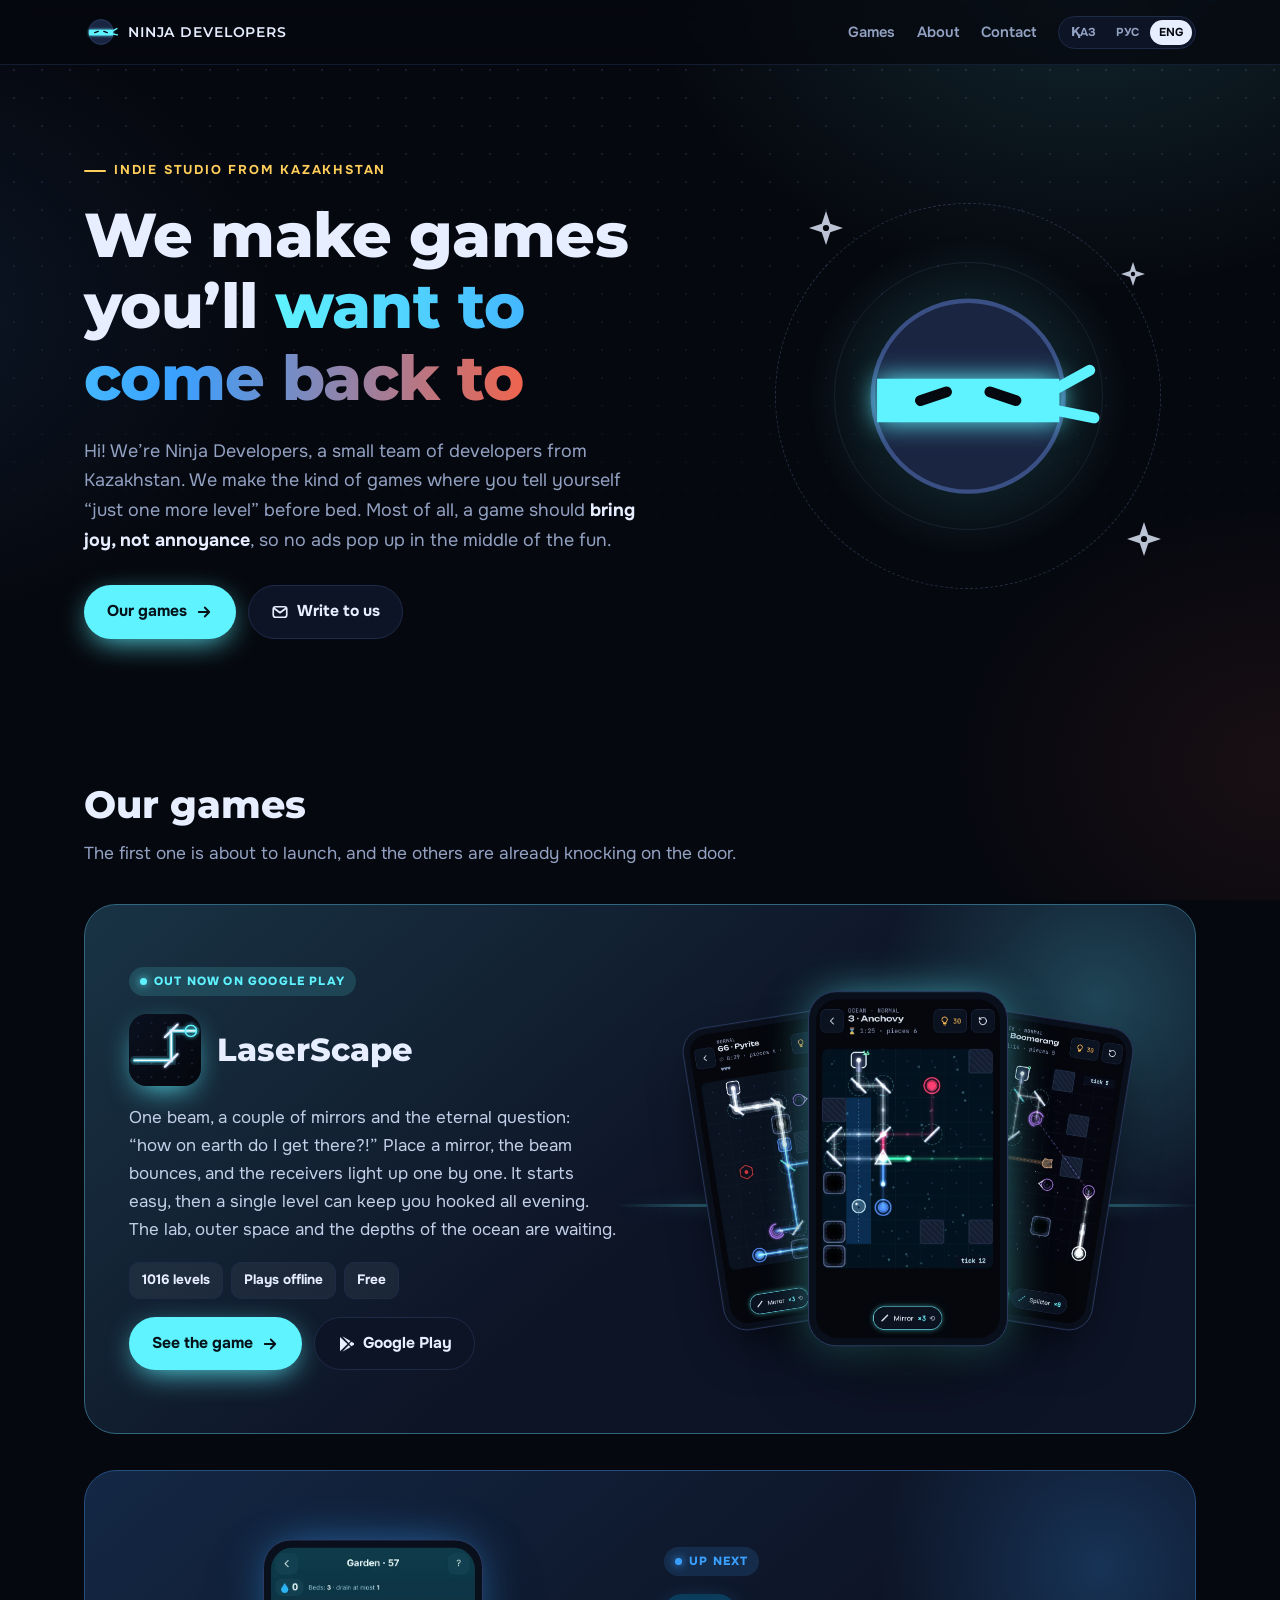
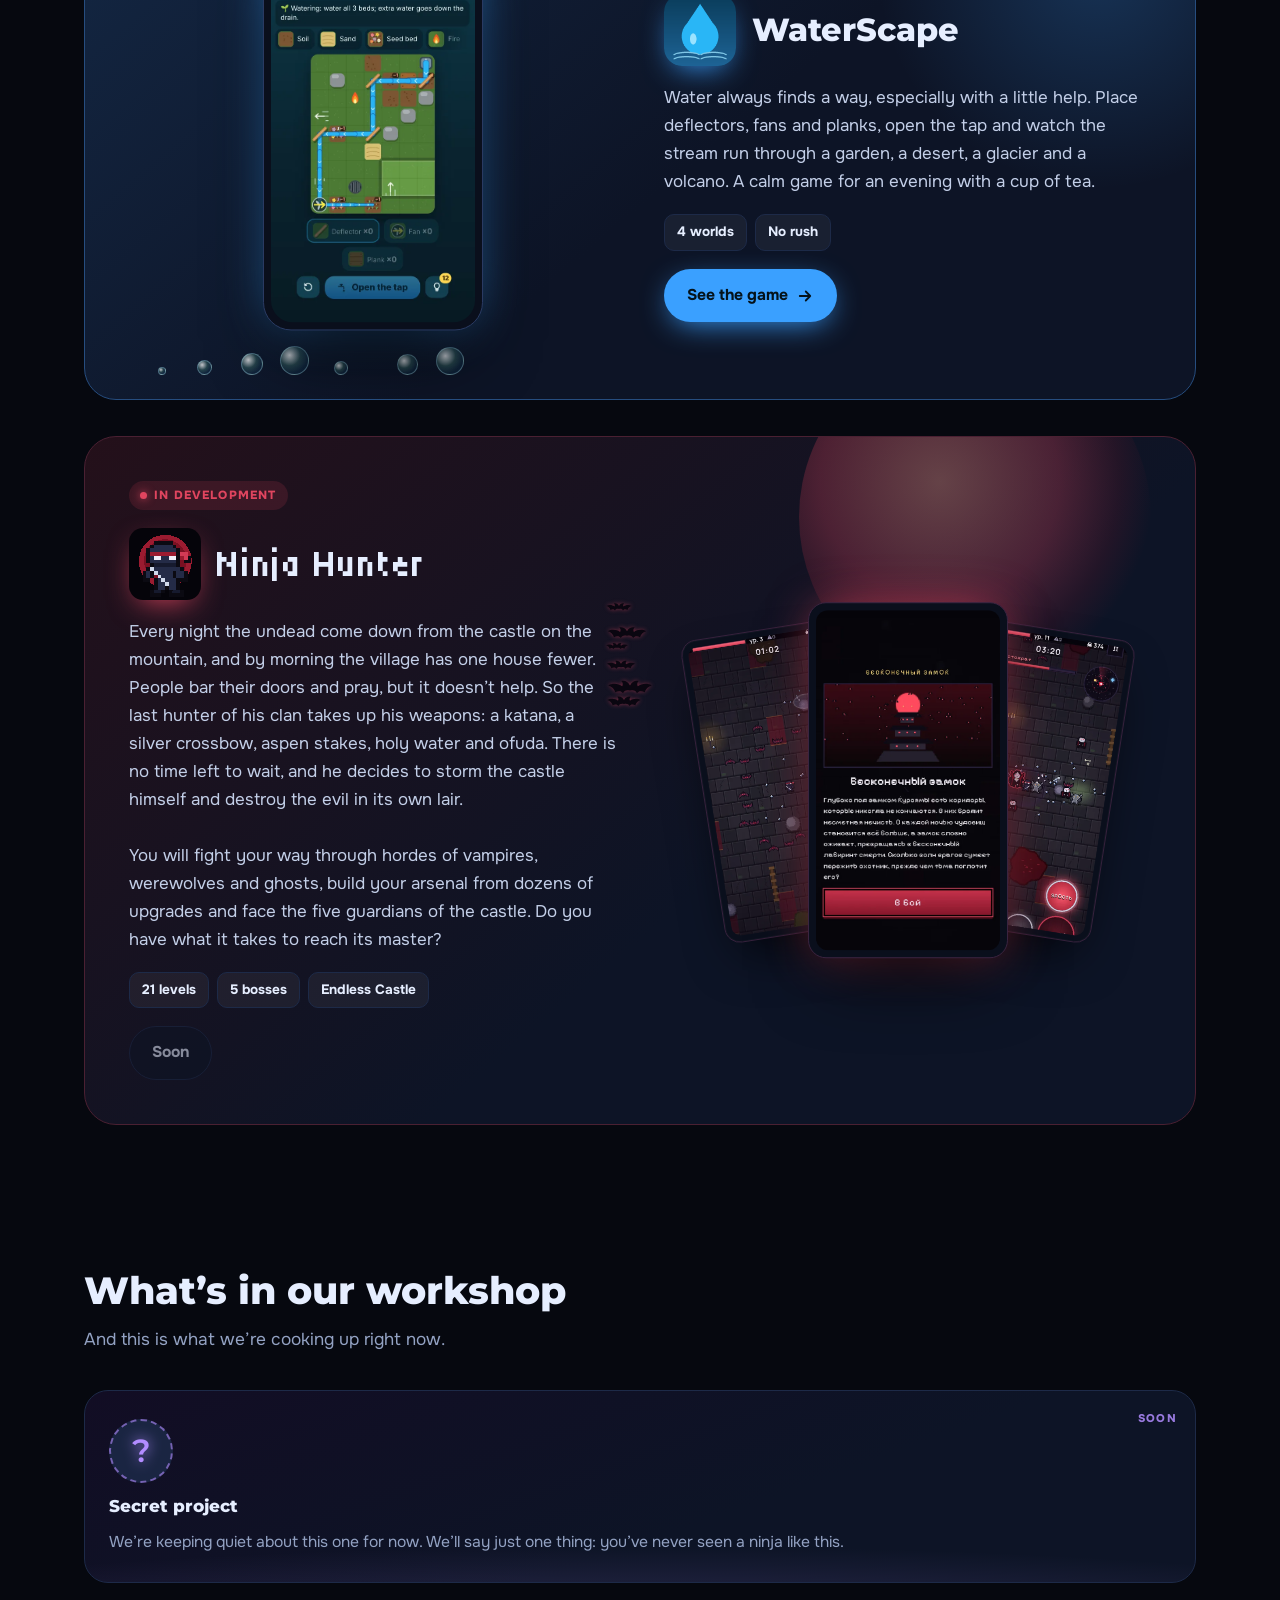
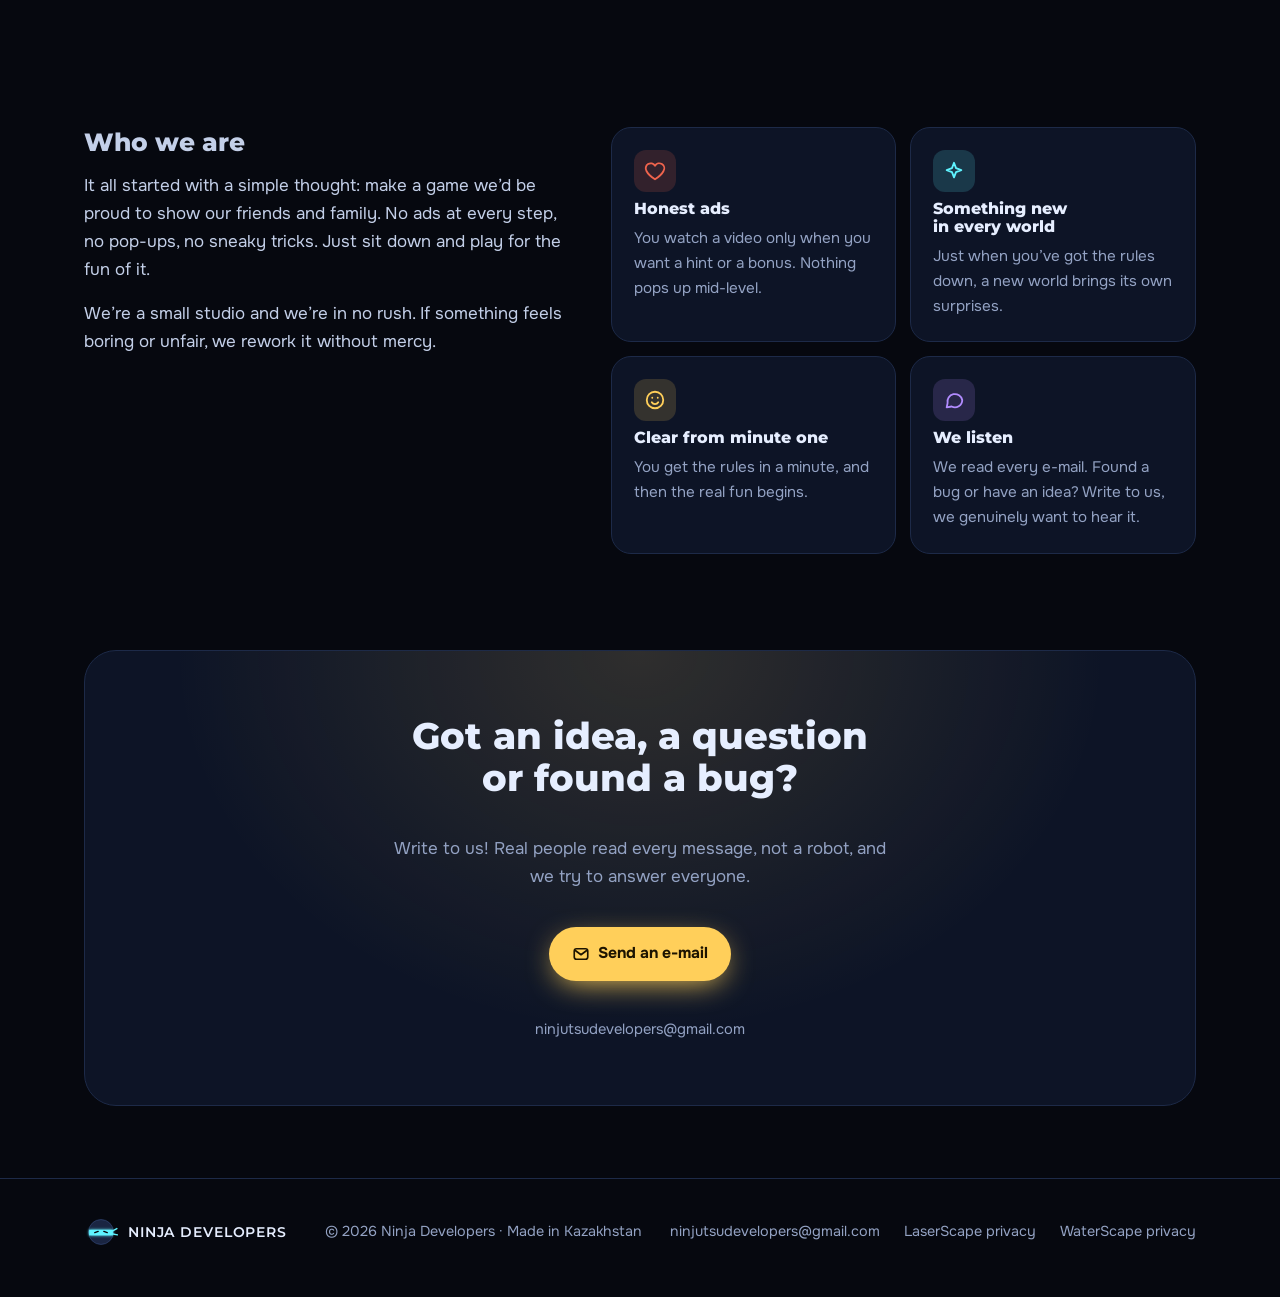
==== commit d6c850b9: "LaserScape is live on Google Play: Play buttons on, WaterScape page opened Co-Authored-By: Claude Op" ====
--- a/index.html
+++ b/index.html
@@ -26,11 +26,11 @@
 <section id="games"><div class="sh rv"><h2 lang="ru">Наши игры</h2><h2 lang="en">Our games</h2><h2 lang="kk">Біздің ойындар</h2><p lang="ru">Первая вот-вот выйдет, а остальные уже стучатся в дверь.</p><p lang="en">The first one is about to launch, and the others are already knocking on the door.</p><p lang="kk">Біріншісі шығуға таяу, қалғандары да есік қағып тұр.</p></div>
 
 <article class="game laser rv"><div class="info">
-<span class="badge"><span lang="ru">Скоро в Google Play</span><span lang="en">Coming soon to Google Play</span><span lang="kk">Жақында Google Play-де</span></span>
+<span class="badge"><span lang="ru">Уже в Google Play</span><span lang="en">Out now on Google Play</span><span lang="kk">Google Play-де бар</span></span>
 <div class="title"><img src="/img/laserscape-icon.png" alt=""><h3>LaserScape</h3></div>
 <p lang="ru">Один луч, пара зеркал и вечный вопрос «да как же сюда попасть?!». Ставишь зеркало, луч отскакивает, и приёмники вспыхивают один за другим. Начинается легко, а потом один уровень может не отпускать весь вечер. Лаборатория, открытый космос и глубины океана уже ждут.</p><p lang="en">One beam, a couple of mirrors and the eternal question: “how on earth do I get there?!” Place a mirror, the beam bounces, and the receivers light up one by one. It starts easy, then a single level can keep you hooked all evening. The lab, outer space and the depths of the ocean are waiting.</p><p lang="kk">Бір сәуле, бірнеше айна және «бұл жерге қалай жетемін?!» деген мәңгі сұрақ. Айнаны қоясың, сәуле шағылады, қабылдағыштар бірінен соң бірі жарқ етеді. Басы оңай, кейін бір деңгей кешке дейін жібермеуі мүмкін. Зертхана, ашық ғарыш және мұхит тереңі сені күтіп тұр.</p>
 <ul class="chips"><li><span lang="ru">1016 уровней</span><span lang="en">1016 levels</span><span lang="kk">1016 деңгей</span></li><li><span lang="ru">Играется без интернета</span><span lang="en">Plays offline</span><span lang="kk">Интернетсіз ойналады</span></li><li><span lang="ru">Бесплатно</span><span lang="en">Free</span><span lang="kk">Тегін</span></li></ul>
-<div class="btns"><a class="btn primary" href="/laserscape/"><span lang="ru">Посмотреть игру</span><span lang="en">See the game</span><span lang="kk">Ойынды көру</span><svg viewBox="0 0 24 24" fill="none" stroke="currentColor" stroke-width="2.4" stroke-linecap="round" stroke-linejoin="round"><path d="M5 12h14M13 6l6 6-6 6"/></svg></a></div>
+<div class="btns"><a class="btn primary" href="/laserscape/"><span lang="ru">Посмотреть игру</span><span lang="en">See the game</span><span lang="kk">Ойынды көру</span><svg viewBox="0 0 24 24" fill="none" stroke="currentColor" stroke-width="2.4" stroke-linecap="round" stroke-linejoin="round"><path d="M5 12h14M13 6l6 6-6 6"/></svg></a><a class="btn" href="https://play.google.com/store/apps/details?id=com.arsen.lazerkanal&amp;referrer=utm_source%3Dninja-developers.com%26utm_medium%3Dsite%26utm_campaign%3Dhome"><svg viewBox="0 0 24 24" fill="currentColor"><path d="M4 2.5v19l10-9.5zM15.5 13.5l2.6 2.5-11 6.2zM15.5 10.5L7.1 1.8l11 6.2zM19.2 9l3 1.7c.9.5.9 2.1 0 2.6l-3 1.7-2.9-3z"/></svg>Google Play</a></div>
 </div><div class="phones" aria-hidden="true"><div class="phone p1"><img lang="ru" src="/img/ls-ru-2_lab.webp" alt="" loading="lazy"><img lang="en" src="/img/ls-en-2_lab.webp" alt="" loading="lazy"><img lang="kk" src="/img/ls-ru-2_lab.webp" alt="" loading="lazy"></div><div class="phone p2"><img lang="ru" src="/img/ls-ru-4_ocean.webp" alt="" loading="lazy"><img lang="en" src="/img/ls-en-4_ocean.webp" alt="" loading="lazy"><img lang="kk" src="/img/ls-ru-4_ocean.webp" alt="" loading="lazy"></div><div class="phone p3"><img lang="ru" src="/img/ls-ru-3_space.webp" alt="" loading="lazy"><img lang="en" src="/img/ls-en-3_space.webp" alt="" loading="lazy"><img lang="kk" src="/img/ls-ru-3_space.webp" alt="" loading="lazy"></div></div></article>
 
 <article class="game water flip rv"><div class="info">
@@ -38,7 +38,7 @@
 <div class="title"><img src="/img/waterscape-icon.png" alt=""><h3>WaterScape</h3></div>
 <p lang="ru">Вода всегда найдёт дорогу, особенно если ей подсказать. Расставь отбойники, вентиляторы и настилы, открой кран и смотри, как поток бежит через сад, пустыню, ледник и вулкан. Спокойная игра для вечера с чашкой чая.</p><p lang="en">Water always finds a way, especially with a little help. Place deflectors, fans and planks, open the tap and watch the stream run through a garden, a desert, a glacier and a volcano. A calm game for an evening with a cup of tea.</p><p lang="kk">Су әрқашан жол табады, әсіресе оған сәл көмектессең. Бағыттағыштарды, желдеткіштерді және төсемдерді қой, кранды аш та, ағынның бақ, шөл, мұздық және жанартау арқылы жүгіргенін тамашала. Кешкі шаймен ойнайтын сабырлы ойын.</p>
 <ul class="chips"><li><span lang="ru">4 мира</span><span lang="en">4 worlds</span><span lang="kk">4 әлем</span></li><li><span lang="ru">Без спешки</span><span lang="en">No rush</span><span lang="kk">Асықпай</span></li></ul>
-<div class="btns"><span class="btn" aria-disabled="true"><span lang="ru">Скоро</span><span lang="en">Soon</span><span lang="kk">Жақында</span></span></div>
+<div class="btns"><a class="btn primary" href="/waterscape/"><span lang="ru">Посмотреть игру</span><span lang="en">See the game</span><span lang="kk">Ойынды көру</span><svg viewBox="0 0 24 24" fill="none" stroke="currentColor" stroke-width="2.4" stroke-linecap="round" stroke-linejoin="round"><path d="M5 12h14M13 6l6 6-6 6"/></svg></a></div>
 </div><div class="phones one" aria-hidden="true"><span class="bub" style="--x:6%;--s:8px;--d:9s;--dl:-0.0s"></span><span class="bub" style="--x:14%;--s:15px;--d:14s;--dl:-2.3s"></span><span class="bub" style="--x:23%;--s:22px;--d:9s;--dl:-4.6s"></span><span class="bub" style="--x:31%;--s:29px;--d:14s;--dl:-6.9s"></span><span class="bub" style="--x:42%;--s:14px;--d:9s;--dl:-9.2s"></span><span class="bub" style="--x:55%;--s:21px;--d:14s;--dl:-11.5s"></span><span class="bub" style="--x:63%;--s:28px;--d:9s;--dl:-13.8s"></span><div class="phone p2"><img lang="ru" src="/img/ws-ru-garden.webp" alt="" loading="lazy"><img lang="en" src="/img/ws-en-garden.webp" alt="" loading="lazy"><img lang="kk" src="/img/ws-ru-garden.webp" alt="" loading="lazy"></div></div></article>
 <article class="game hunter rv"><div class="info">
 <span class="badge"><span lang="ru">В разработке</span><span lang="en">In development</span><span lang="kk">Әзірленуде</span></span>
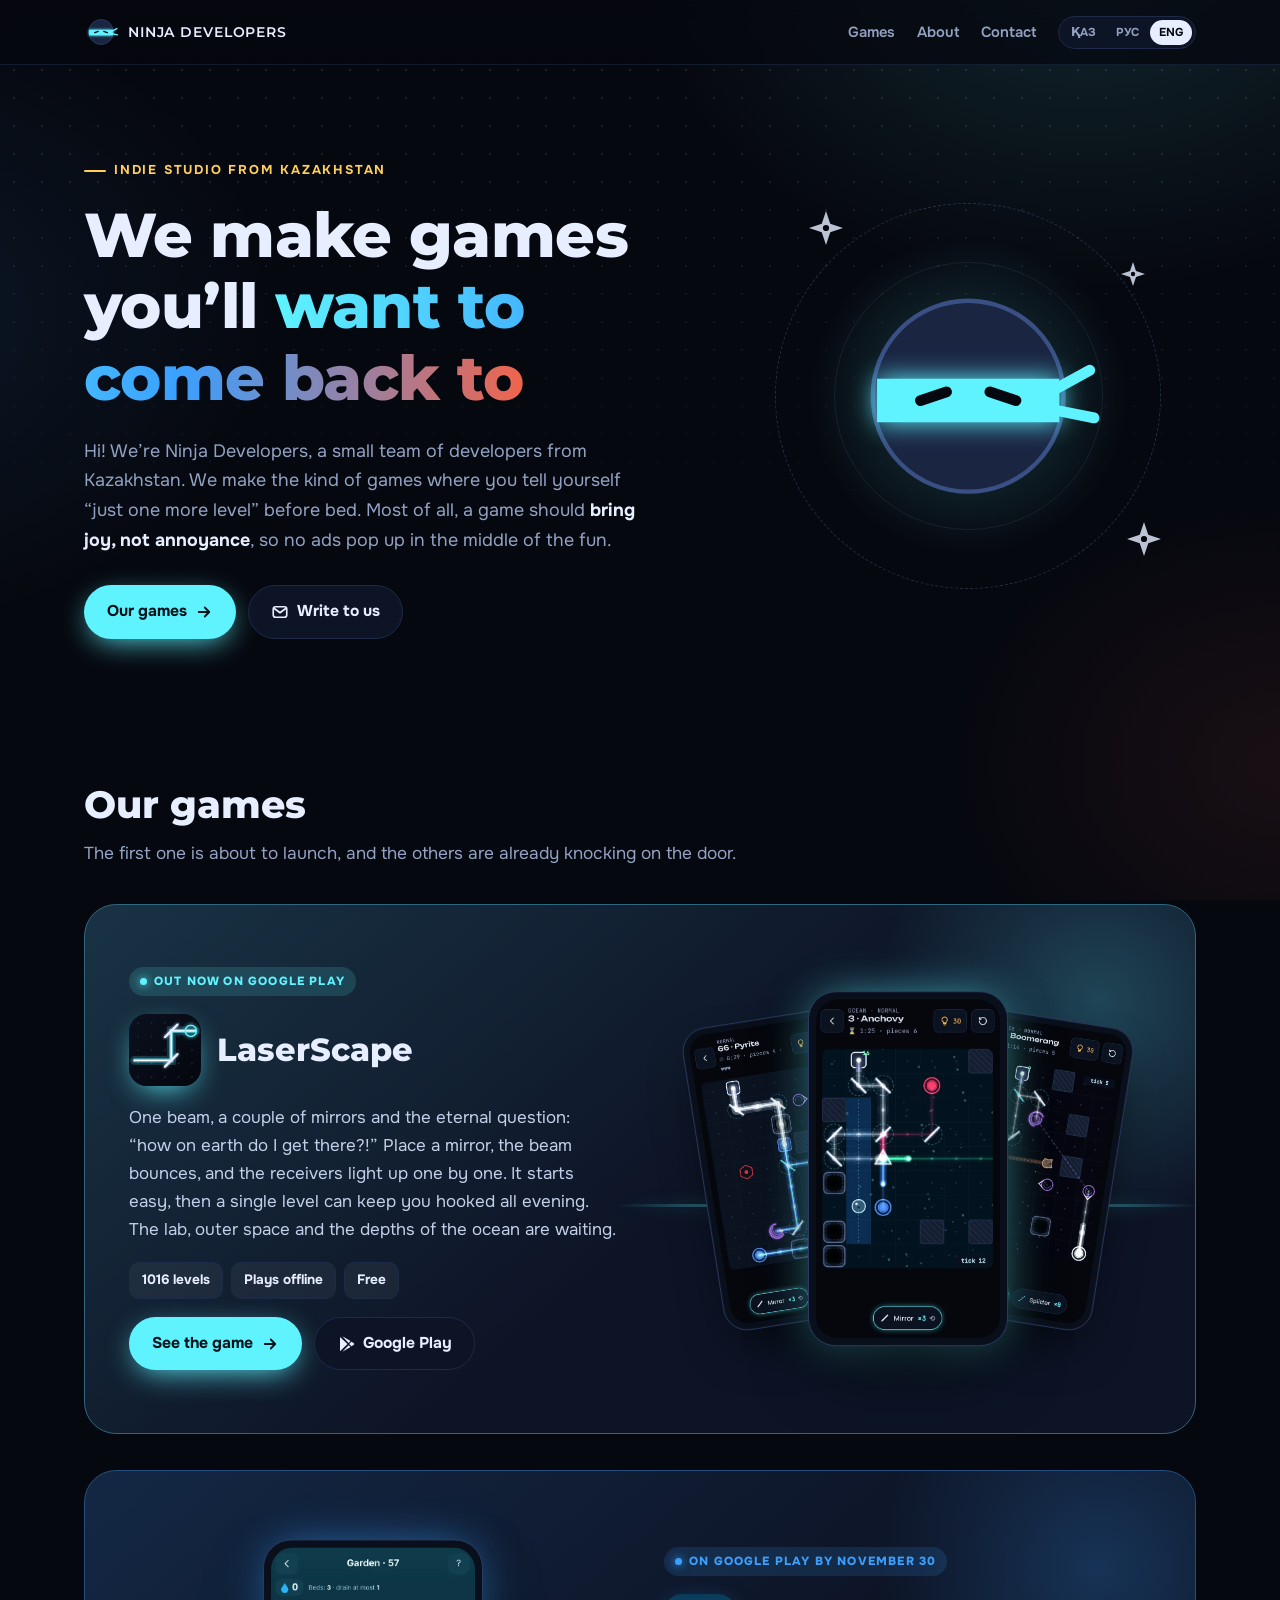
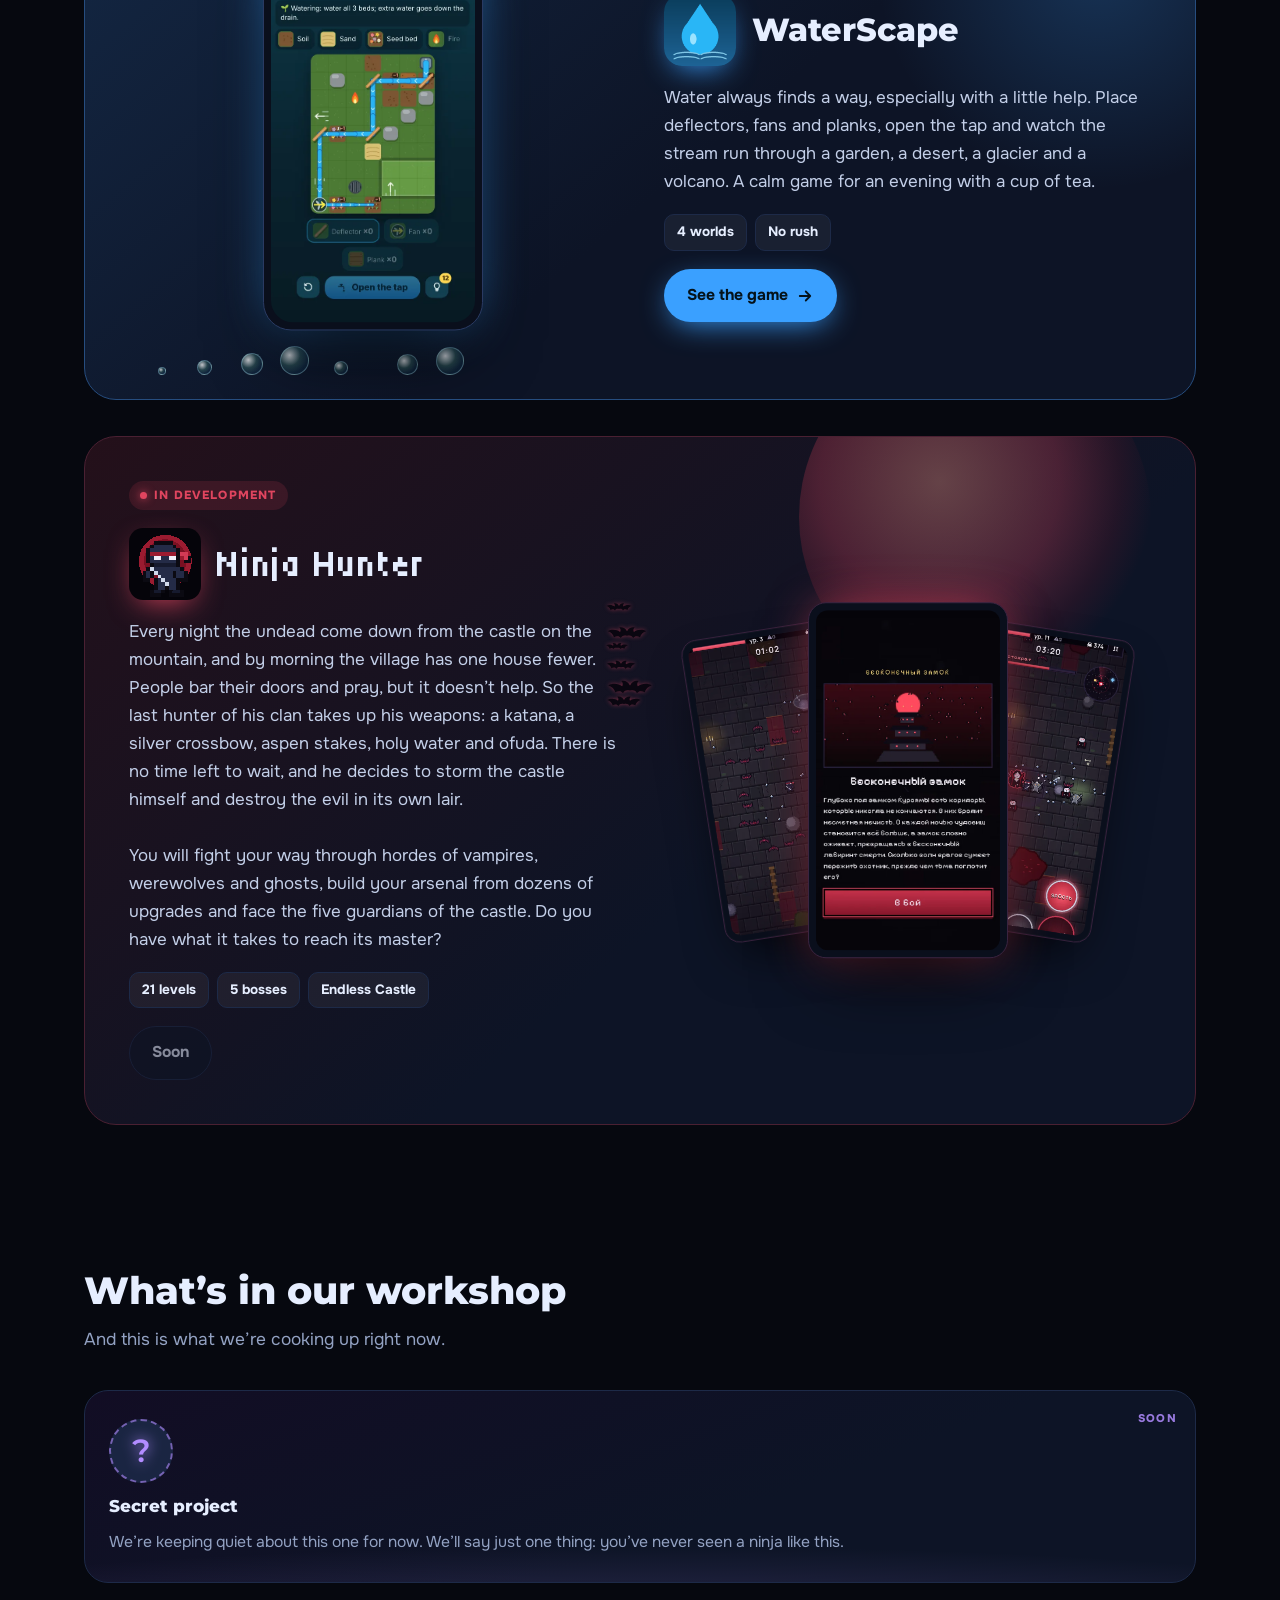
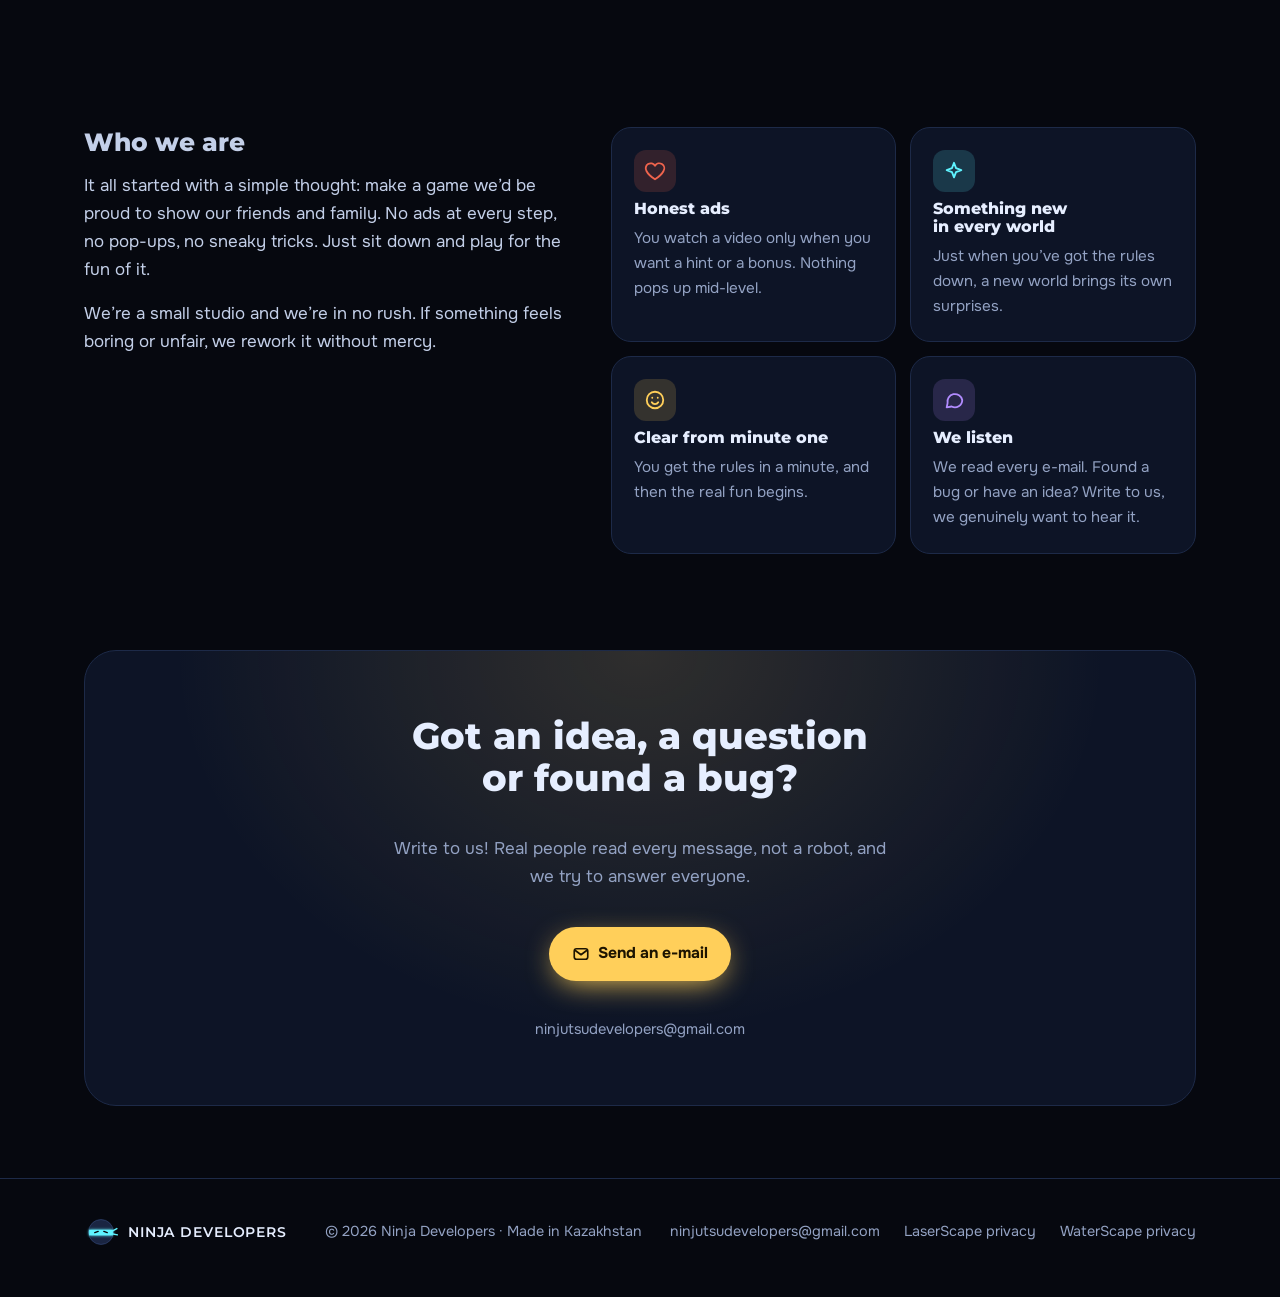
==== commit 33e60587: "WaterScape: on Google Play by November 30 (home badge and game page button) Co-Authored-By: Claude O" ====
--- a/index.html
+++ b/index.html
@@ -34,7 +34,7 @@
 </div><div class="phones" aria-hidden="true"><div class="phone p1"><img lang="ru" src="/img/ls-ru-2_lab.webp" alt="" loading="lazy"><img lang="en" src="/img/ls-en-2_lab.webp" alt="" loading="lazy"><img lang="kk" src="/img/ls-ru-2_lab.webp" alt="" loading="lazy"></div><div class="phone p2"><img lang="ru" src="/img/ls-ru-4_ocean.webp" alt="" loading="lazy"><img lang="en" src="/img/ls-en-4_ocean.webp" alt="" loading="lazy"><img lang="kk" src="/img/ls-ru-4_ocean.webp" alt="" loading="lazy"></div><div class="phone p3"><img lang="ru" src="/img/ls-ru-3_space.webp" alt="" loading="lazy"><img lang="en" src="/img/ls-en-3_space.webp" alt="" loading="lazy"><img lang="kk" src="/img/ls-ru-3_space.webp" alt="" loading="lazy"></div></div></article>
 
 <article class="game water flip rv"><div class="info">
-<span class="badge"><span lang="ru">Следующая</span><span lang="en">Up next</span><span lang="kk">Келесі</span></span>
+<span class="badge"><span lang="ru">В Google Play до 30 ноября</span><span lang="en">On Google Play by November 30</span><span lang="kk">30 қарашаға дейін Google Play-де</span></span>
 <div class="title"><img src="/img/waterscape-icon.png" alt=""><h3>WaterScape</h3></div>
 <p lang="ru">Вода всегда найдёт дорогу, особенно если ей подсказать. Расставь отбойники, вентиляторы и настилы, открой кран и смотри, как поток бежит через сад, пустыню, ледник и вулкан. Спокойная игра для вечера с чашкой чая.</p><p lang="en">Water always finds a way, especially with a little help. Place deflectors, fans and planks, open the tap and watch the stream run through a garden, a desert, a glacier and a volcano. A calm game for an evening with a cup of tea.</p><p lang="kk">Су әрқашан жол табады, әсіресе оған сәл көмектессең. Бағыттағыштарды, желдеткіштерді және төсемдерді қой, кранды аш та, ағынның бақ, шөл, мұздық және жанартау арқылы жүгіргенін тамашала. Кешкі шаймен ойнайтын сабырлы ойын.</p>
 <ul class="chips"><li><span lang="ru">4 мира</span><span lang="en">4 worlds</span><span lang="kk">4 әлем</span></li><li><span lang="ru">Без спешки</span><span lang="en">No rush</span><span lang="kk">Асықпай</span></li></ul>
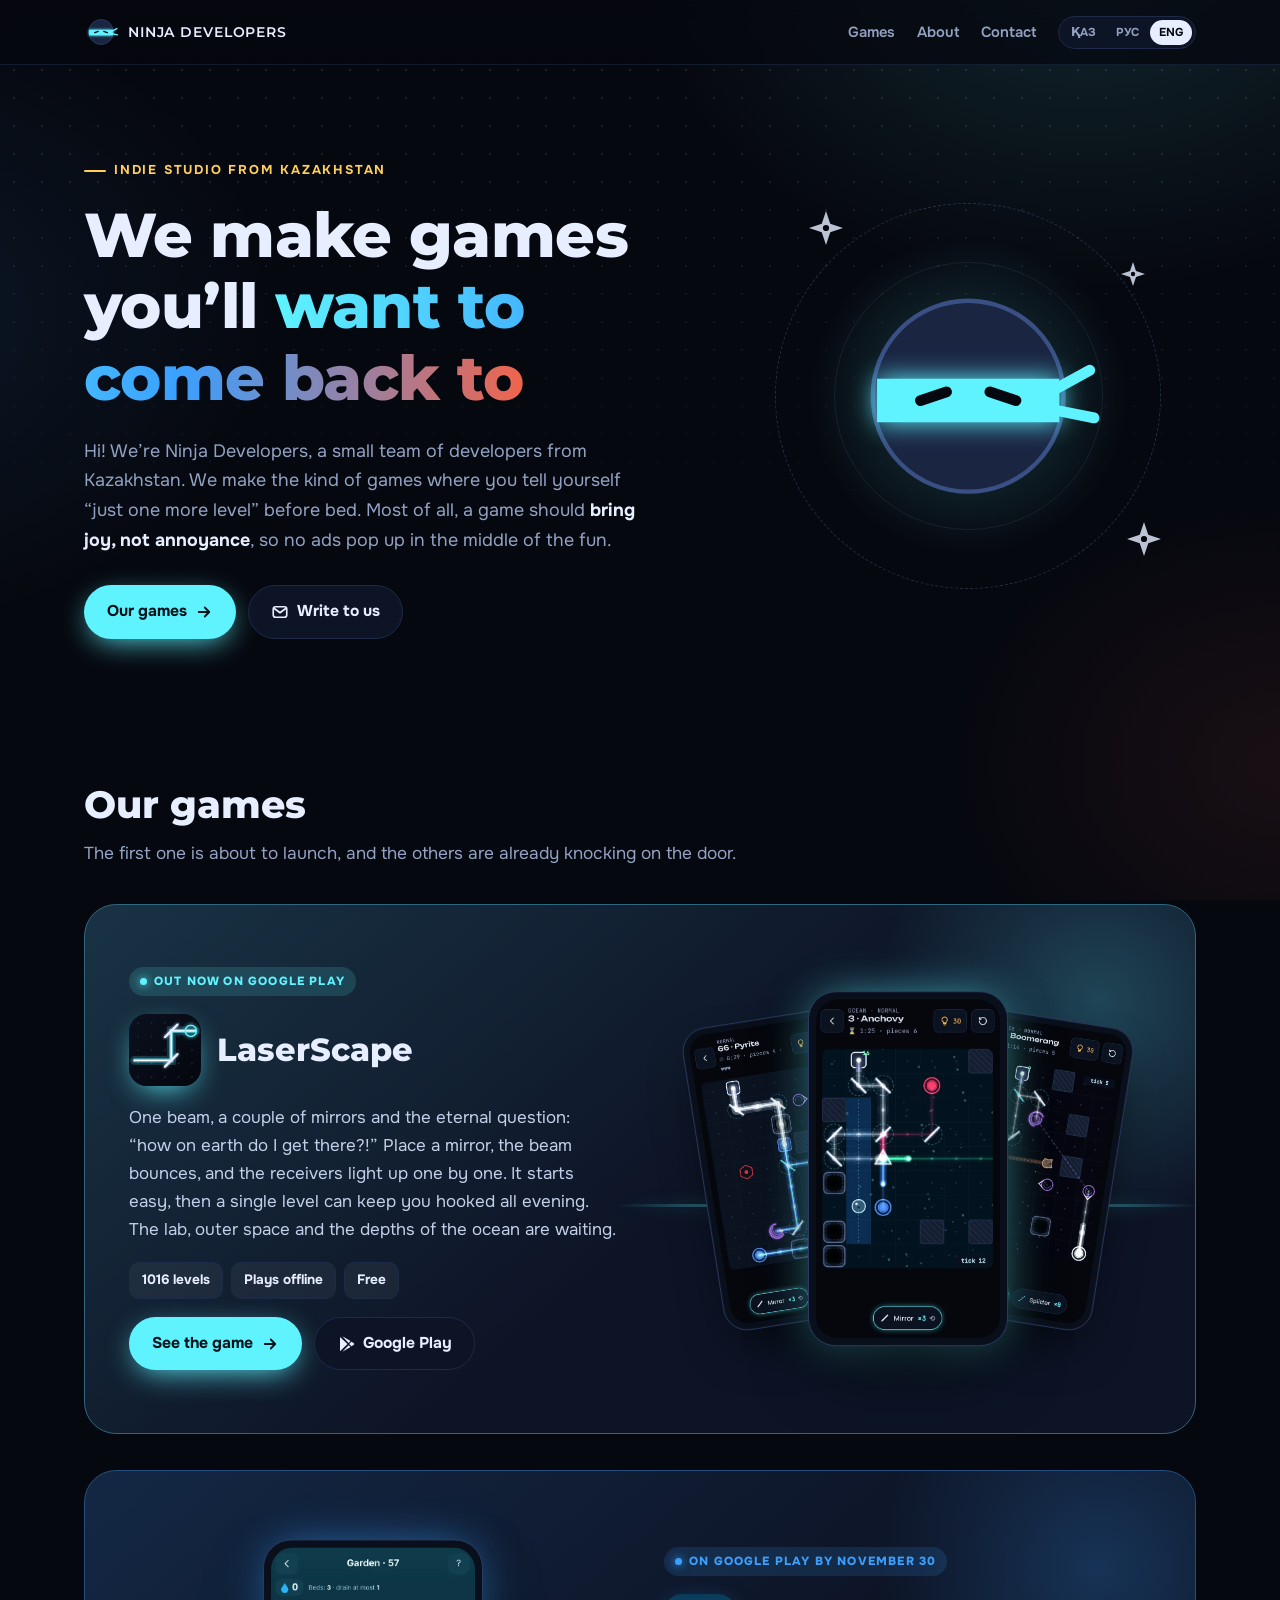
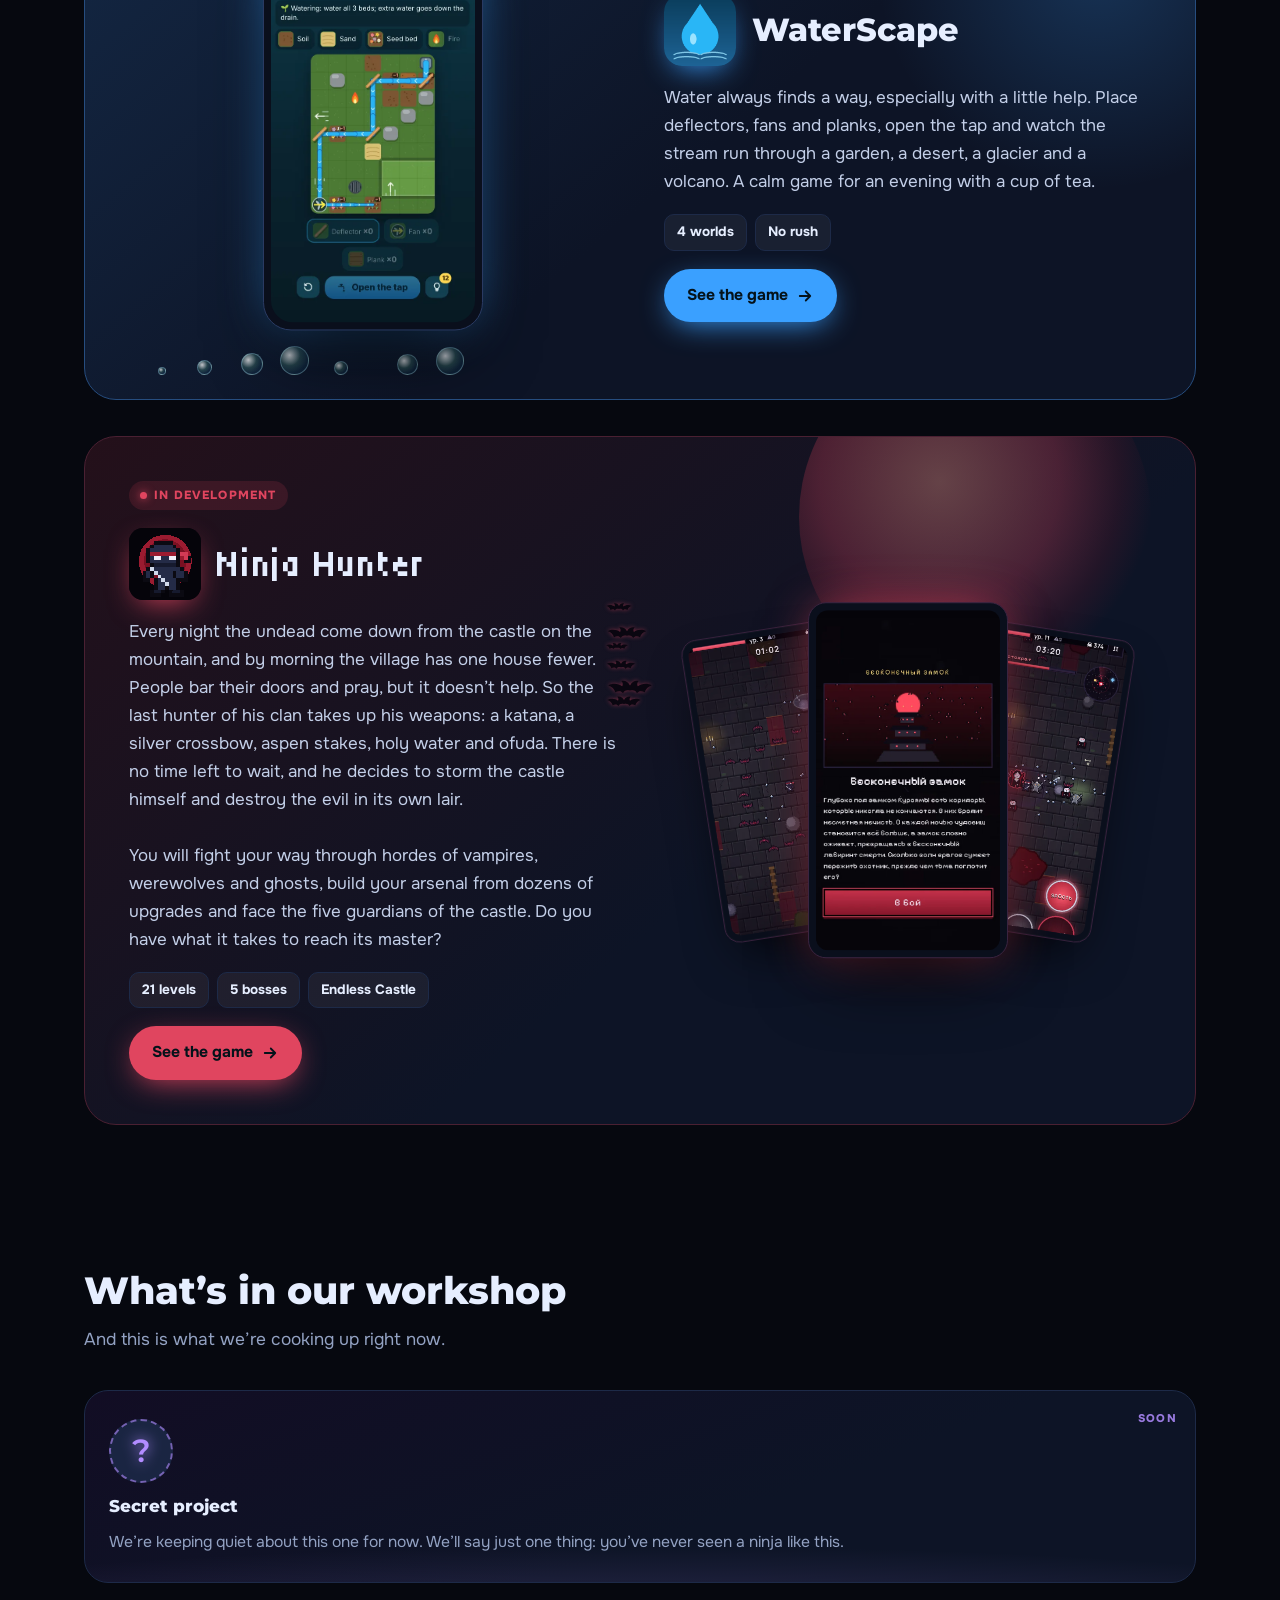
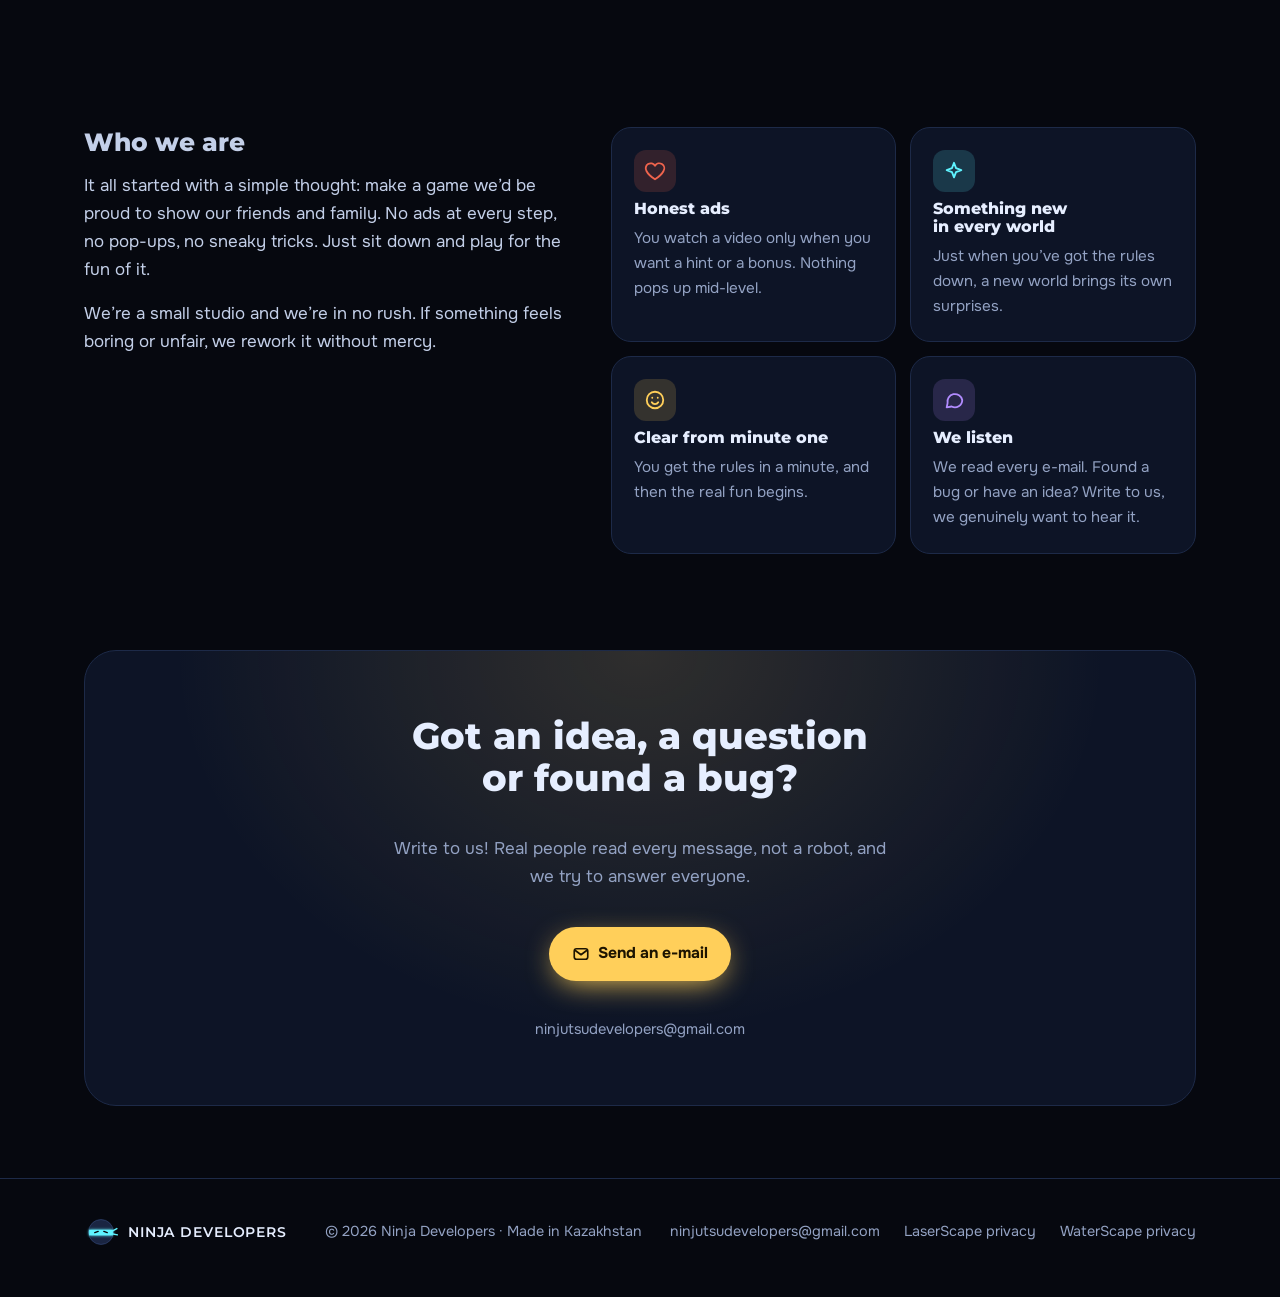
==== commit ef6a3f4e: "Open the Ninja Hunter page: home card button, indexable Co-Authored-By: Claude Opus 5.5 <noreply@ant" ====
--- a/index.html
+++ b/index.html
@@ -45,7 +45,7 @@
 <div class="title"><img src="/img/ninjahunter-icon.png" alt="" style="image-rendering:pixelated"><h3>Ninja Hunter</h3></div>
 <p lang="ru">Каждую ночь из замка на горе спускается нежить, и к утру в деревне становится на один дом меньше. Люди запирают двери и молятся, но это не помогает. Тогда за оружие берётся последний охотник своего клана: катана, серебряный арбалет, осиновые колья, святая вода и офуда. Ждать больше нельзя, и он решает сам пойти на штурм замка и уничтожить нечисть в её логове.<br><br>Тебе предстоит пробиться через полчища вампиров, оборотней и призраков, собрать своё оружие из десятков усилений и сразиться с пятью стражами замка. Хватит ли сил дойти до самого хозяина?</p><p lang="en">Every night the undead come down from the castle on the mountain, and by morning the village has one house fewer. People bar their doors and pray, but it doesn’t help. So the last hunter of his clan takes up his weapons: a katana, a silver crossbow, aspen stakes, holy water and ofuda. There is no time left to wait, and he decides to storm the castle himself and destroy the evil in its own lair.<br><br>You will fight your way through hordes of vampires, werewolves and ghosts, build your arsenal from dozens of upgrades and face the five guardians of the castle. Do you have what it takes to reach its master?</p><p lang="kk">Әр түні таудағы қамалдан өлі жандар түседі, ал таңертең ауылда бір үй кем болады. Адамдар есіктерін бекітіп, дұға оқиды, бірақ бұл көмектеспейді. Сонда руының соңғы аңшысы қаруын қолына алады: катана, күміс арбалет, көктерек қазықтар, қасиетті су және офуда. Енді күтуге болмайды, ол қамалға өзі шабуыл жасап, жын-перілерді өз ұясында жоюды ұйғарады.<br><br>Саған вампирлер, қасқыр-адамдар мен елестердің қалың тобын жарып өту, ондаған күшейтуден қаруыңды жинау және қамалдың бес күзетшісімен шайқасу керек. Қамал иесіне дейін жетуге күшің жете ме?</p>
 <ul class="chips"><li><span lang="ru">21 уровень</span><span lang="en">21 levels</span><span lang="kk">21 деңгей</span></li><li><span lang="ru">5 боссов</span><span lang="en">5 bosses</span><span lang="kk">5 бас</span></li><li><span lang="ru">Бесконечный замок</span><span lang="en">Endless Castle</span><span lang="kk">Шексіз қамал</span></li></ul>
-<div class="btns"><span class="btn" aria-disabled="true"><span lang="ru">Скоро</span><span lang="en">Soon</span><span lang="kk">Жақында</span></span></div>
+<div class="btns"><a class="btn primary" href="/ninja-hunter/"><span lang="ru">Посмотреть игру</span><span lang="en">See the game</span><span lang="kk">Ойынды көру</span><svg viewBox="0 0 24 24" fill="none" stroke="currentColor" stroke-width="2.4" stroke-linecap="round" stroke-linejoin="round"><path d="M5 12h14M13 6l6 6-6 6"/></svg></a></div>
 </div><div class="phones" aria-hidden="true"><svg class="bat" viewBox="0 0 60 30" style="--y:14%;--w:46px;--d:22s;--dl:0s"><path d="M30 12c-2-4-6-6-10-5 2 2 2 4 1 6-4-3-11-4-16-1 4 1 7 4 8 8 3-2 7-2 9 1 1-3 4-4 8-3 4-1 7 0 8 3 2-3 6-3 9-1 1-4 4-7 8-8-5-3-12-2-16 1-1-2-1-4 1-6-4-1-8 1-10 5z"/></svg><svg class="bat" viewBox="0 0 60 30" style="--y:22%;--w:34px;--d:28s;--dl:-6s"><path d="M30 12c-2-4-6-6-10-5 2 2 2 4 1 6-4-3-11-4-16-1 4 1 7 4 8 8 3-2 7-2 9 1 1-3 4-4 8-3 4-1 7 0 8 3 2-3 6-3 9-1 1-4 4-7 8-8-5-3-12-2-16 1-1-2-1-4 1-6-4-1-8 1-10 5z"/></svg><svg class="bat" viewBox="0 0 60 30" style="--y:9%;--w:30px;--d:18s;--dl:-11s"><path d="M30 12c-2-4-6-6-10-5 2 2 2 4 1 6-4-3-11-4-16-1 4 1 7 4 8 8 3-2 7-2 9 1 1-3 4-4 8-3 4-1 7 0 8 3 2-3 6-3 9-1 1-4 4-7 8-8-5-3-12-2-16 1-1-2-1-4 1-6-4-1-8 1-10 5z"/></svg><svg class="bat" viewBox="0 0 60 30" style="--y:30%;--w:40px;--d:34s;--dl:-3s"><path d="M30 12c-2-4-6-6-10-5 2 2 2 4 1 6-4-3-11-4-16-1 4 1 7 4 8 8 3-2 7-2 9 1 1-3 4-4 8-3 4-1 7 0 8 3 2-3 6-3 9-1 1-4 4-7 8-8-5-3-12-2-16 1-1-2-1-4 1-6-4-1-8 1-10 5z"/></svg><svg class="bat" viewBox="0 0 60 30" style="--y:18%;--w:26px;--d:24s;--dl:-15s"><path d="M30 12c-2-4-6-6-10-5 2 2 2 4 1 6-4-3-11-4-16-1 4 1 7 4 8 8 3-2 7-2 9 1 1-3 4-4 8-3 4-1 7 0 8 3 2-3 6-3 9-1 1-4 4-7 8-8-5-3-12-2-16 1-1-2-1-4 1-6-4-1-8 1-10 5z"/></svg><svg class="bat" viewBox="0 0 60 30" style="--y:26%;--w:52px;--d:30s;--dl:-20s"><path d="M30 12c-2-4-6-6-10-5 2 2 2 4 1 6-4-3-11-4-16-1 4 1 7 4 8 8 3-2 7-2 9 1 1-3 4-4 8-3 4-1 7 0 8 3 2-3 6-3 9-1 1-4 4-7 8-8-5-3-12-2-16 1-1-2-1-4 1-6-4-1-8 1-10 5z"/></svg><div class="phone p1"><img src="/img/nh-ru-bats.webp" alt="" loading="lazy"></div><div class="phone p2"><img src="/img/nh-ru-endless.webp" alt="" loading="lazy"></div><div class="phone p3"><img src="/img/nh-ru-elite.webp" alt="" loading="lazy"></div></div></article>
 </section>
 
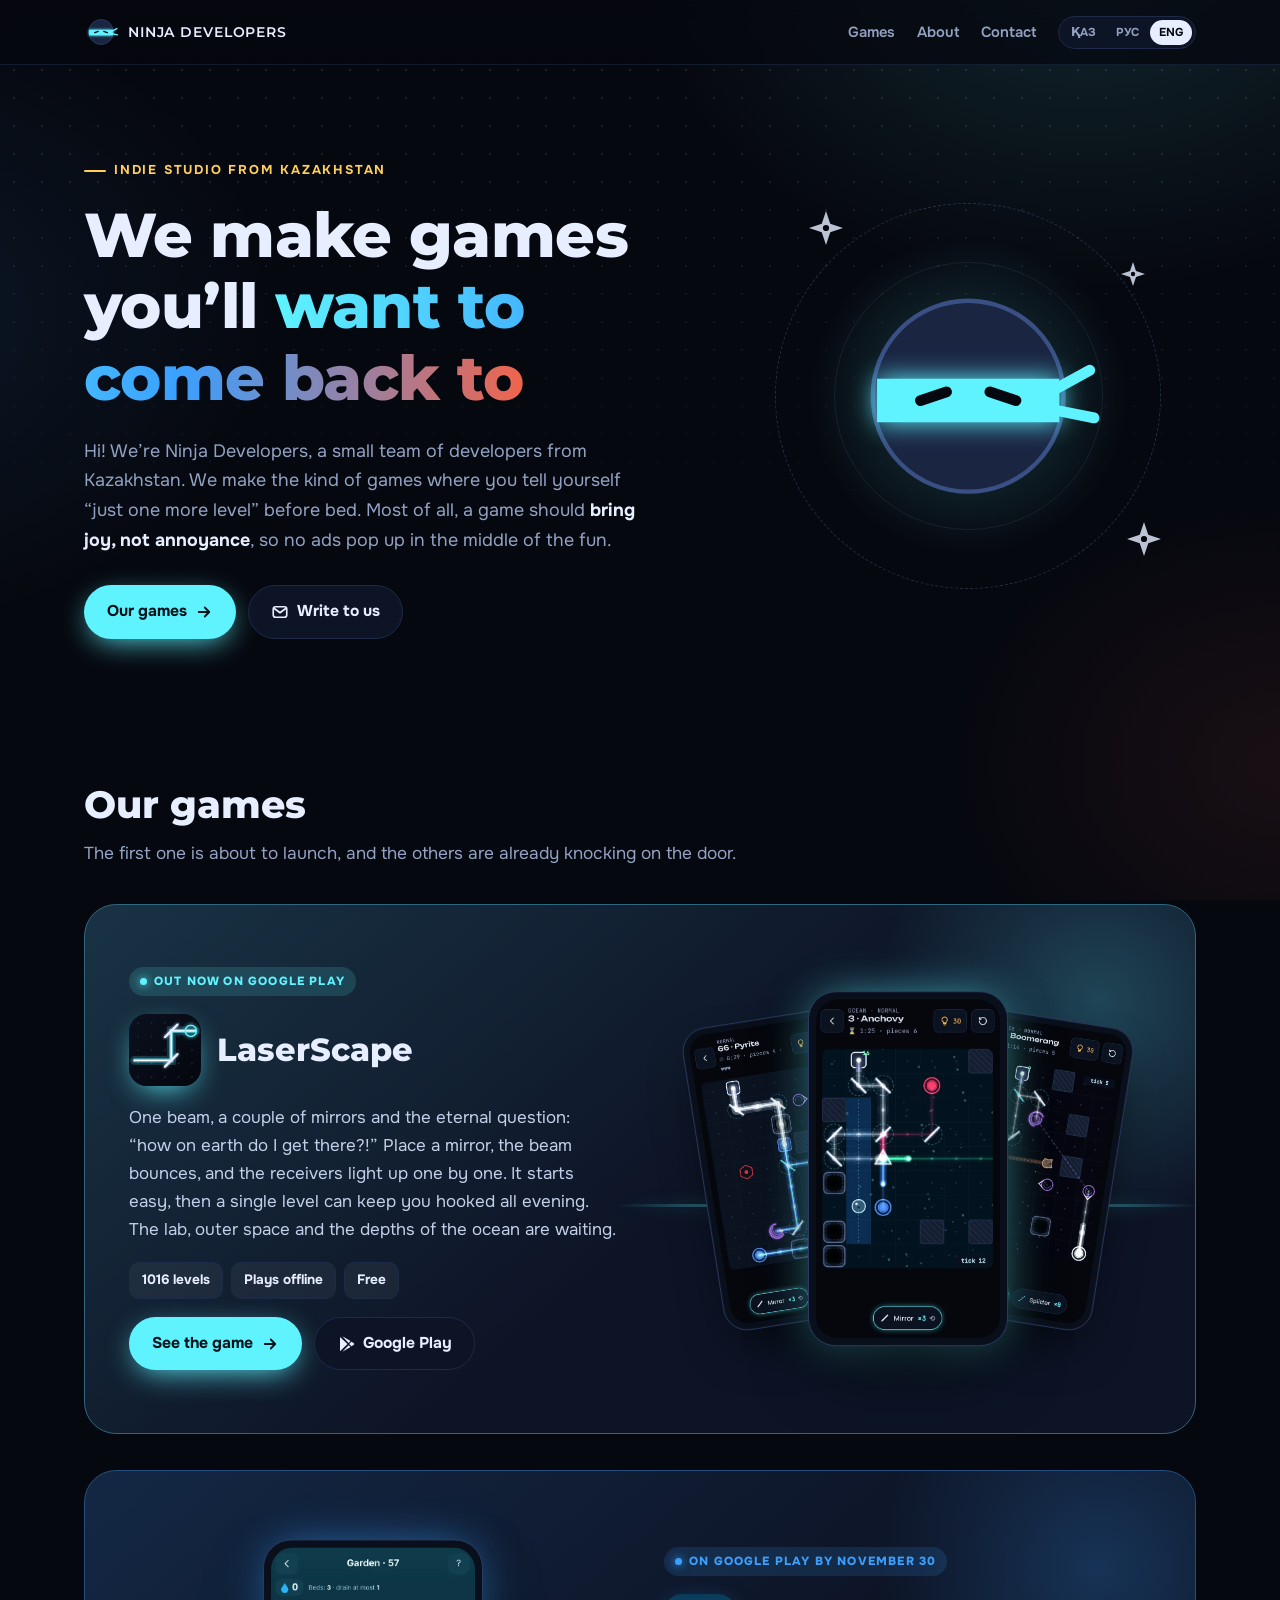
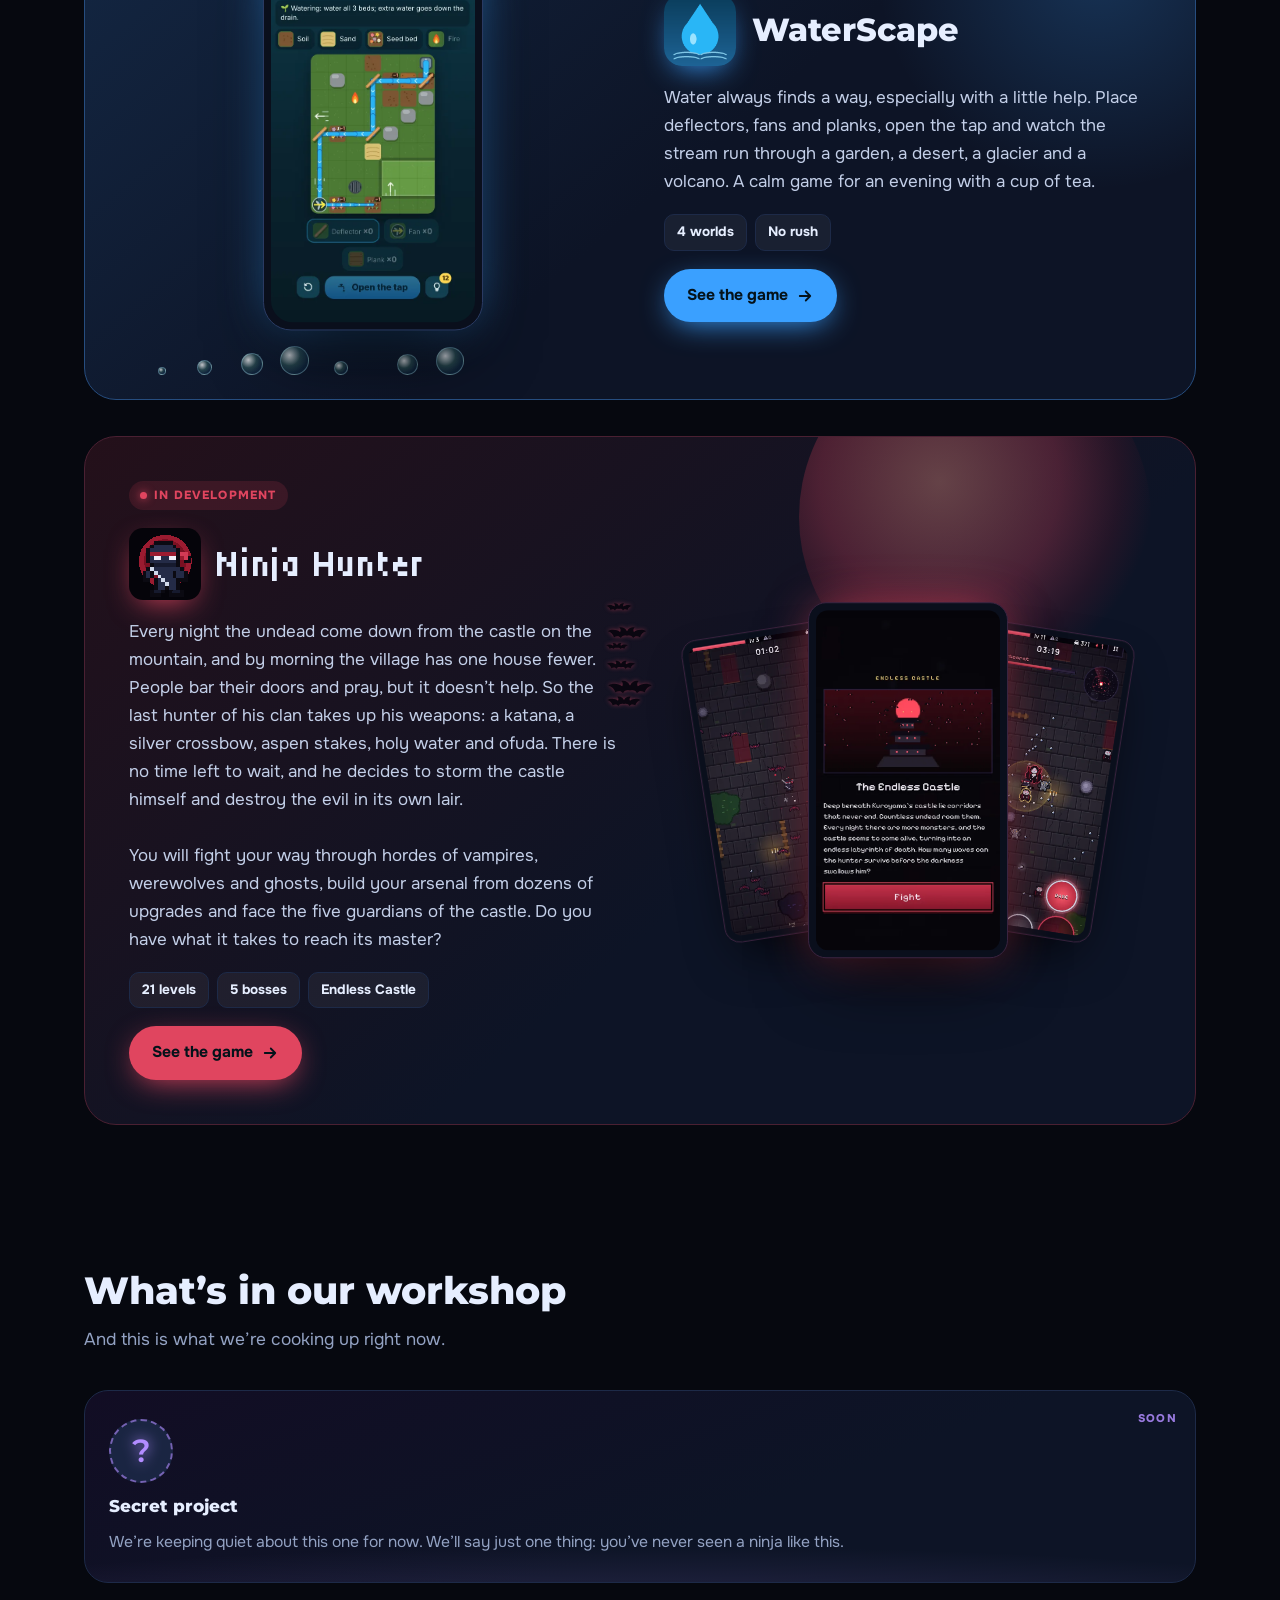
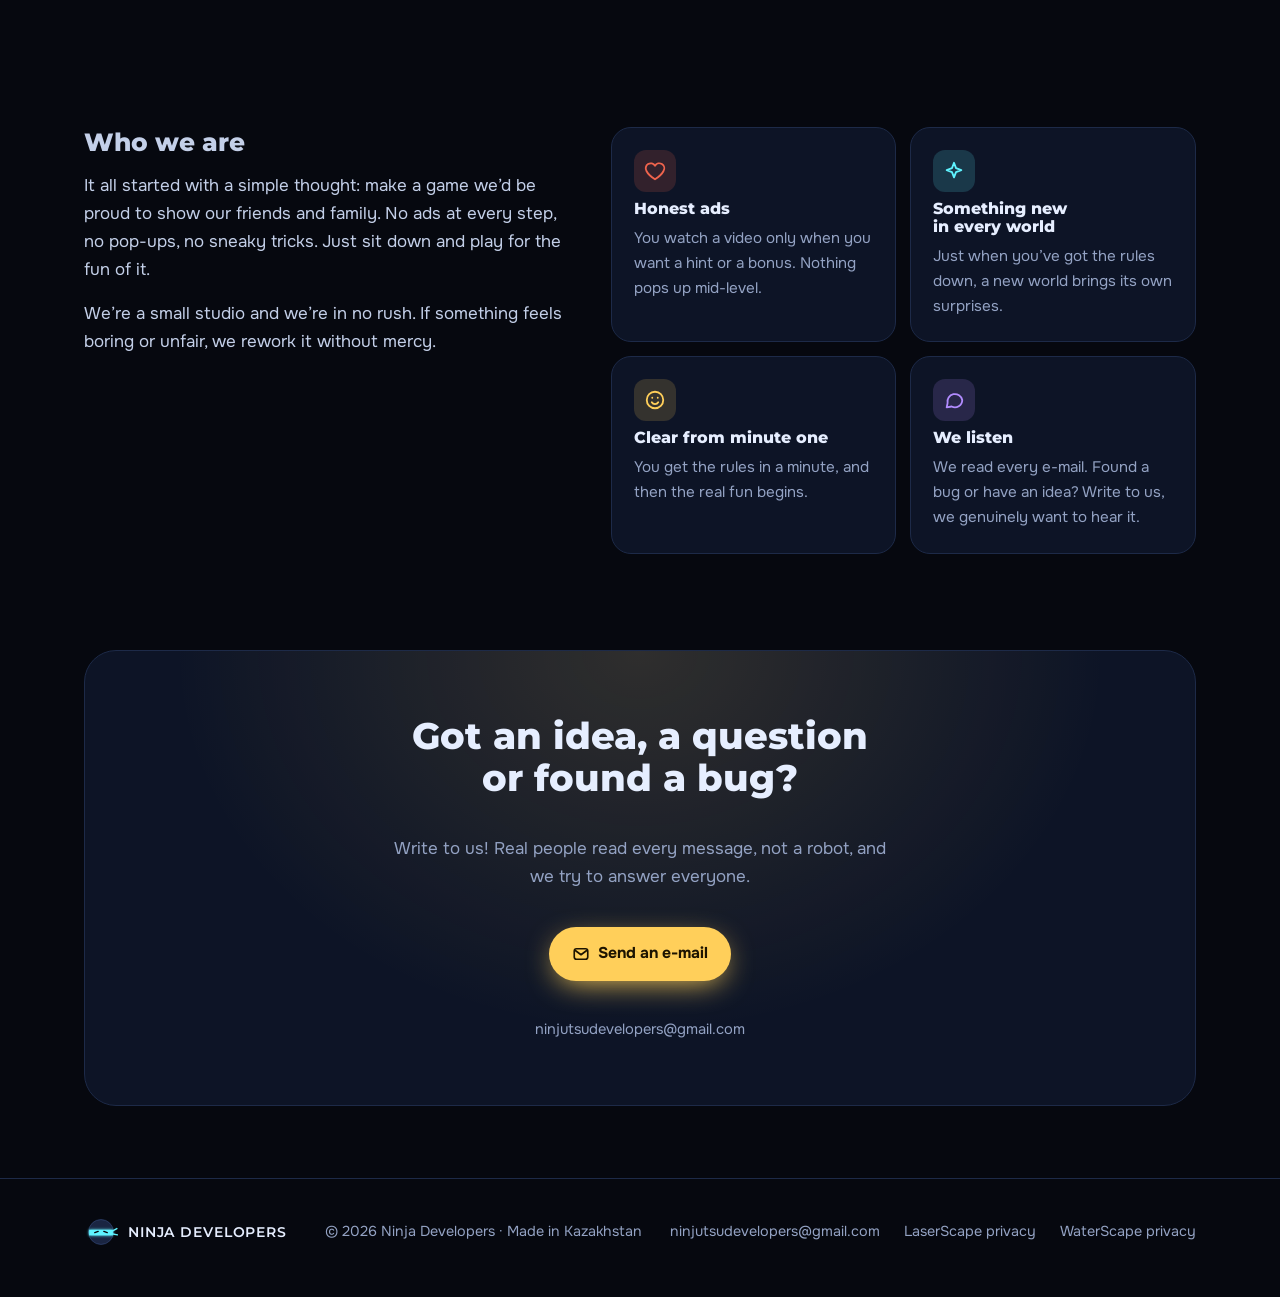
==== commit 5f92e978: "Ninja Hunter: English and Kazakh screenshots Co-Authored-By: Claude Opus 5.5 <noreply@anthropic.com>" ====
--- a/index.html
+++ b/index.html
@@ -46,7 +46,7 @@
 <p lang="ru">Каждую ночь из замка на горе спускается нежить, и к утру в деревне становится на один дом меньше. Люди запирают двери и молятся, но это не помогает. Тогда за оружие берётся последний охотник своего клана: катана, серебряный арбалет, осиновые колья, святая вода и офуда. Ждать больше нельзя, и он решает сам пойти на штурм замка и уничтожить нечисть в её логове.<br><br>Тебе предстоит пробиться через полчища вампиров, оборотней и призраков, собрать своё оружие из десятков усилений и сразиться с пятью стражами замка. Хватит ли сил дойти до самого хозяина?</p><p lang="en">Every night the undead come down from the castle on the mountain, and by morning the village has one house fewer. People bar their doors and pray, but it doesn’t help. So the last hunter of his clan takes up his weapons: a katana, a silver crossbow, aspen stakes, holy water and ofuda. There is no time left to wait, and he decides to storm the castle himself and destroy the evil in its own lair.<br><br>You will fight your way through hordes of vampires, werewolves and ghosts, build your arsenal from dozens of upgrades and face the five guardians of the castle. Do you have what it takes to reach its master?</p><p lang="kk">Әр түні таудағы қамалдан өлі жандар түседі, ал таңертең ауылда бір үй кем болады. Адамдар есіктерін бекітіп, дұға оқиды, бірақ бұл көмектеспейді. Сонда руының соңғы аңшысы қаруын қолына алады: катана, күміс арбалет, көктерек қазықтар, қасиетті су және офуда. Енді күтуге болмайды, ол қамалға өзі шабуыл жасап, жын-перілерді өз ұясында жоюды ұйғарады.<br><br>Саған вампирлер, қасқыр-адамдар мен елестердің қалың тобын жарып өту, ондаған күшейтуден қаруыңды жинау және қамалдың бес күзетшісімен шайқасу керек. Қамал иесіне дейін жетуге күшің жете ме?</p>
 <ul class="chips"><li><span lang="ru">21 уровень</span><span lang="en">21 levels</span><span lang="kk">21 деңгей</span></li><li><span lang="ru">5 боссов</span><span lang="en">5 bosses</span><span lang="kk">5 бас</span></li><li><span lang="ru">Бесконечный замок</span><span lang="en">Endless Castle</span><span lang="kk">Шексіз қамал</span></li></ul>
 <div class="btns"><a class="btn primary" href="/ninja-hunter/"><span lang="ru">Посмотреть игру</span><span lang="en">See the game</span><span lang="kk">Ойынды көру</span><svg viewBox="0 0 24 24" fill="none" stroke="currentColor" stroke-width="2.4" stroke-linecap="round" stroke-linejoin="round"><path d="M5 12h14M13 6l6 6-6 6"/></svg></a></div>
-</div><div class="phones" aria-hidden="true"><svg class="bat" viewBox="0 0 60 30" style="--y:14%;--w:46px;--d:22s;--dl:0s"><path d="M30 12c-2-4-6-6-10-5 2 2 2 4 1 6-4-3-11-4-16-1 4 1 7 4 8 8 3-2 7-2 9 1 1-3 4-4 8-3 4-1 7 0 8 3 2-3 6-3 9-1 1-4 4-7 8-8-5-3-12-2-16 1-1-2-1-4 1-6-4-1-8 1-10 5z"/></svg><svg class="bat" viewBox="0 0 60 30" style="--y:22%;--w:34px;--d:28s;--dl:-6s"><path d="M30 12c-2-4-6-6-10-5 2 2 2 4 1 6-4-3-11-4-16-1 4 1 7 4 8 8 3-2 7-2 9 1 1-3 4-4 8-3 4-1 7 0 8 3 2-3 6-3 9-1 1-4 4-7 8-8-5-3-12-2-16 1-1-2-1-4 1-6-4-1-8 1-10 5z"/></svg><svg class="bat" viewBox="0 0 60 30" style="--y:9%;--w:30px;--d:18s;--dl:-11s"><path d="M30 12c-2-4-6-6-10-5 2 2 2 4 1 6-4-3-11-4-16-1 4 1 7 4 8 8 3-2 7-2 9 1 1-3 4-4 8-3 4-1 7 0 8 3 2-3 6-3 9-1 1-4 4-7 8-8-5-3-12-2-16 1-1-2-1-4 1-6-4-1-8 1-10 5z"/></svg><svg class="bat" viewBox="0 0 60 30" style="--y:30%;--w:40px;--d:34s;--dl:-3s"><path d="M30 12c-2-4-6-6-10-5 2 2 2 4 1 6-4-3-11-4-16-1 4 1 7 4 8 8 3-2 7-2 9 1 1-3 4-4 8-3 4-1 7 0 8 3 2-3 6-3 9-1 1-4 4-7 8-8-5-3-12-2-16 1-1-2-1-4 1-6-4-1-8 1-10 5z"/></svg><svg class="bat" viewBox="0 0 60 30" style="--y:18%;--w:26px;--d:24s;--dl:-15s"><path d="M30 12c-2-4-6-6-10-5 2 2 2 4 1 6-4-3-11-4-16-1 4 1 7 4 8 8 3-2 7-2 9 1 1-3 4-4 8-3 4-1 7 0 8 3 2-3 6-3 9-1 1-4 4-7 8-8-5-3-12-2-16 1-1-2-1-4 1-6-4-1-8 1-10 5z"/></svg><svg class="bat" viewBox="0 0 60 30" style="--y:26%;--w:52px;--d:30s;--dl:-20s"><path d="M30 12c-2-4-6-6-10-5 2 2 2 4 1 6-4-3-11-4-16-1 4 1 7 4 8 8 3-2 7-2 9 1 1-3 4-4 8-3 4-1 7 0 8 3 2-3 6-3 9-1 1-4 4-7 8-8-5-3-12-2-16 1-1-2-1-4 1-6-4-1-8 1-10 5z"/></svg><div class="phone p1"><img src="/img/nh-ru-bats.webp" alt="" loading="lazy"></div><div class="phone p2"><img src="/img/nh-ru-endless.webp" alt="" loading="lazy"></div><div class="phone p3"><img src="/img/nh-ru-elite.webp" alt="" loading="lazy"></div></div></article>
+</div><div class="phones" aria-hidden="true"><svg class="bat" viewBox="0 0 60 30" style="--y:14%;--w:46px;--d:22s;--dl:0s"><path d="M30 12c-2-4-6-6-10-5 2 2 2 4 1 6-4-3-11-4-16-1 4 1 7 4 8 8 3-2 7-2 9 1 1-3 4-4 8-3 4-1 7 0 8 3 2-3 6-3 9-1 1-4 4-7 8-8-5-3-12-2-16 1-1-2-1-4 1-6-4-1-8 1-10 5z"/></svg><svg class="bat" viewBox="0 0 60 30" style="--y:22%;--w:34px;--d:28s;--dl:-6s"><path d="M30 12c-2-4-6-6-10-5 2 2 2 4 1 6-4-3-11-4-16-1 4 1 7 4 8 8 3-2 7-2 9 1 1-3 4-4 8-3 4-1 7 0 8 3 2-3 6-3 9-1 1-4 4-7 8-8-5-3-12-2-16 1-1-2-1-4 1-6-4-1-8 1-10 5z"/></svg><svg class="bat" viewBox="0 0 60 30" style="--y:9%;--w:30px;--d:18s;--dl:-11s"><path d="M30 12c-2-4-6-6-10-5 2 2 2 4 1 6-4-3-11-4-16-1 4 1 7 4 8 8 3-2 7-2 9 1 1-3 4-4 8-3 4-1 7 0 8 3 2-3 6-3 9-1 1-4 4-7 8-8-5-3-12-2-16 1-1-2-1-4 1-6-4-1-8 1-10 5z"/></svg><svg class="bat" viewBox="0 0 60 30" style="--y:30%;--w:40px;--d:34s;--dl:-3s"><path d="M30 12c-2-4-6-6-10-5 2 2 2 4 1 6-4-3-11-4-16-1 4 1 7 4 8 8 3-2 7-2 9 1 1-3 4-4 8-3 4-1 7 0 8 3 2-3 6-3 9-1 1-4 4-7 8-8-5-3-12-2-16 1-1-2-1-4 1-6-4-1-8 1-10 5z"/></svg><svg class="bat" viewBox="0 0 60 30" style="--y:18%;--w:26px;--d:24s;--dl:-15s"><path d="M30 12c-2-4-6-6-10-5 2 2 2 4 1 6-4-3-11-4-16-1 4 1 7 4 8 8 3-2 7-2 9 1 1-3 4-4 8-3 4-1 7 0 8 3 2-3 6-3 9-1 1-4 4-7 8-8-5-3-12-2-16 1-1-2-1-4 1-6-4-1-8 1-10 5z"/></svg><svg class="bat" viewBox="0 0 60 30" style="--y:26%;--w:52px;--d:30s;--dl:-20s"><path d="M30 12c-2-4-6-6-10-5 2 2 2 4 1 6-4-3-11-4-16-1 4 1 7 4 8 8 3-2 7-2 9 1 1-3 4-4 8-3 4-1 7 0 8 3 2-3 6-3 9-1 1-4 4-7 8-8-5-3-12-2-16 1-1-2-1-4 1-6-4-1-8 1-10 5z"/></svg><div class="phone p1"><img lang="ru" src="/img/nh-ru-bats.webp" alt="" loading="lazy"><img lang="en" src="/img/nh-en-bats.webp" alt="" loading="lazy"><img lang="kk" src="/img/nh-kk-bats.webp" alt="" loading="lazy"></div><div class="phone p2"><img lang="ru" src="/img/nh-ru-endless.webp" alt="" loading="lazy"><img lang="en" src="/img/nh-en-endless.webp" alt="" loading="lazy"><img lang="kk" src="/img/nh-kk-endless.webp" alt="" loading="lazy"></div><div class="phone p3"><img lang="ru" src="/img/nh-ru-elite.webp" alt="" loading="lazy"><img lang="en" src="/img/nh-en-elite.webp" alt="" loading="lazy"><img lang="kk" src="/img/nh-kk-elite.webp" alt="" loading="lazy"></div></div></article>
 </section>
 
 <section id="workshop"><div class="sh rv"><h2 lang="ru">Что у нас в мастерской</h2><h2 lang="en">What’s in our workshop</h2><h2 lang="kk">Шеберханамызда не бар</h2><p lang="ru">А это то, над чем мы колдуем прямо сейчас.</p><p lang="en">And this is what we’re cooking up right now.</p><p lang="kk">Ал мынау қазір үстінде отырған жұмысымыз.</p></div>
